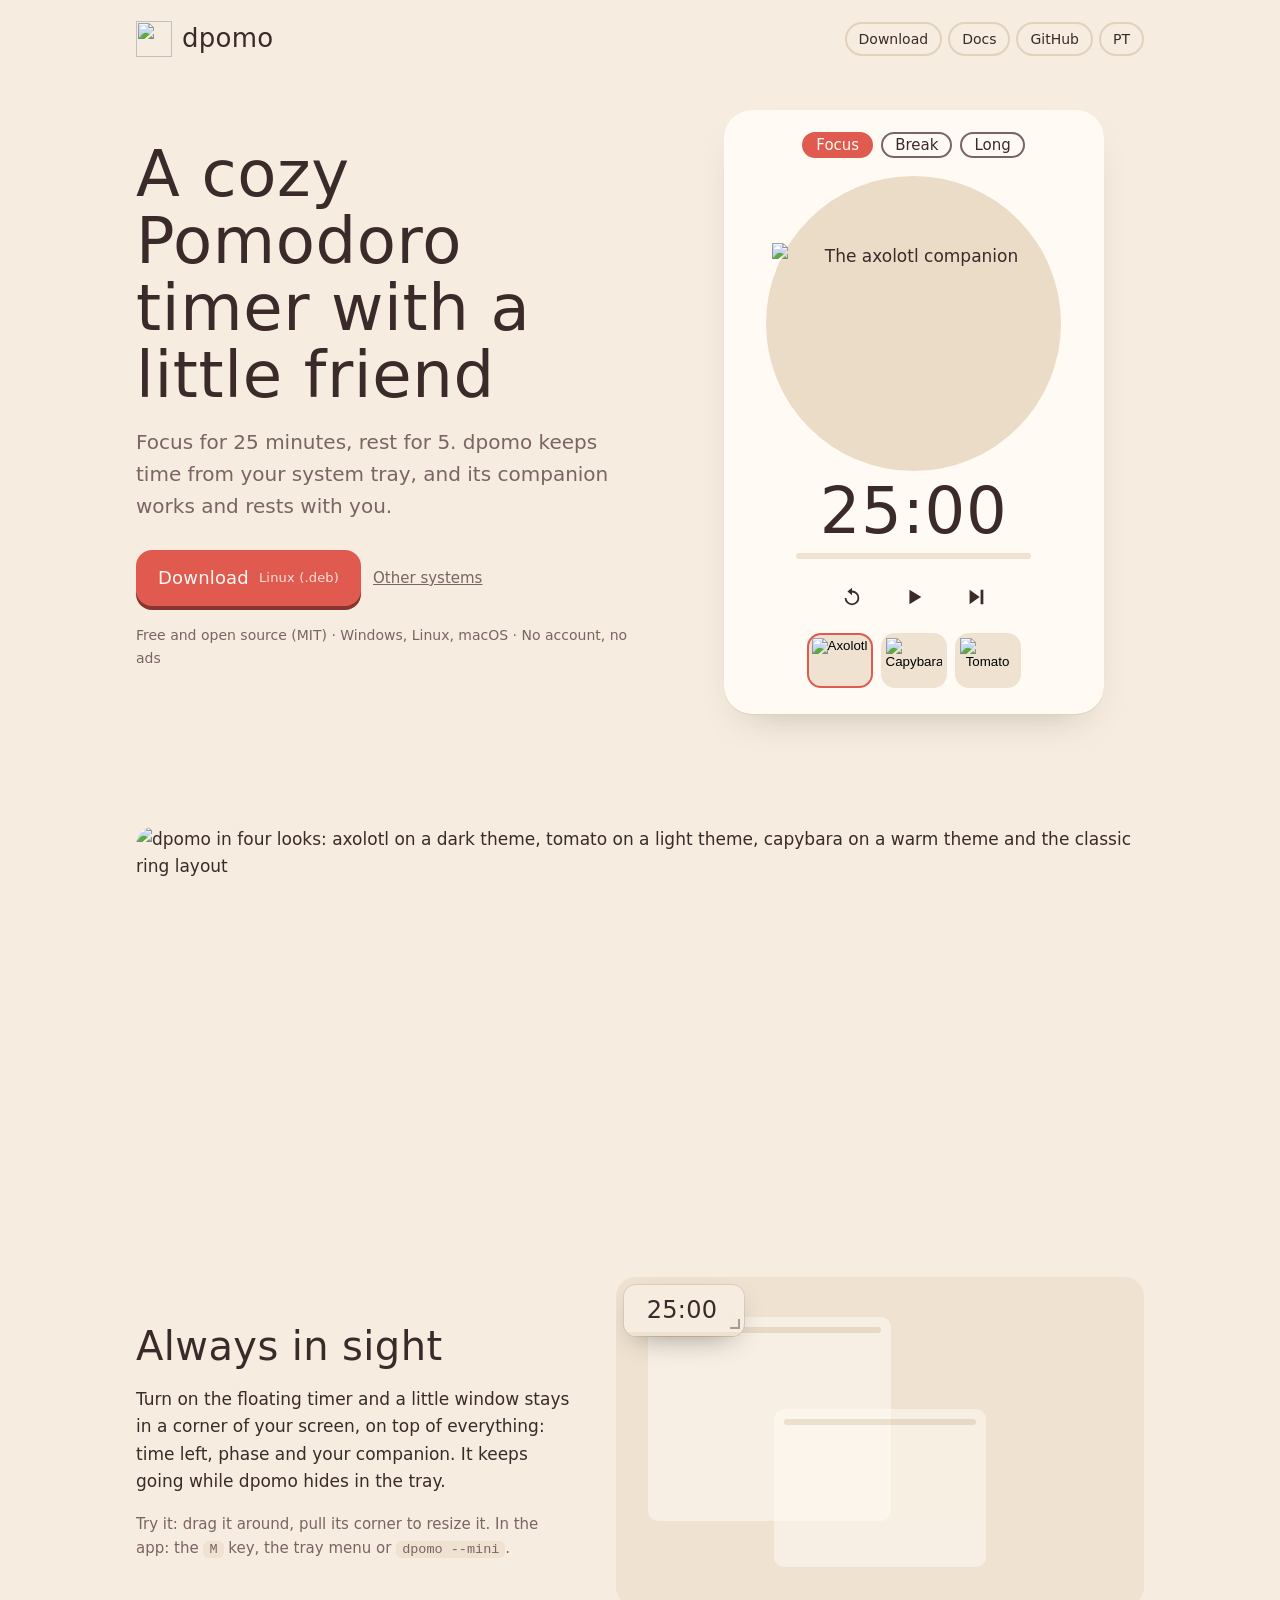
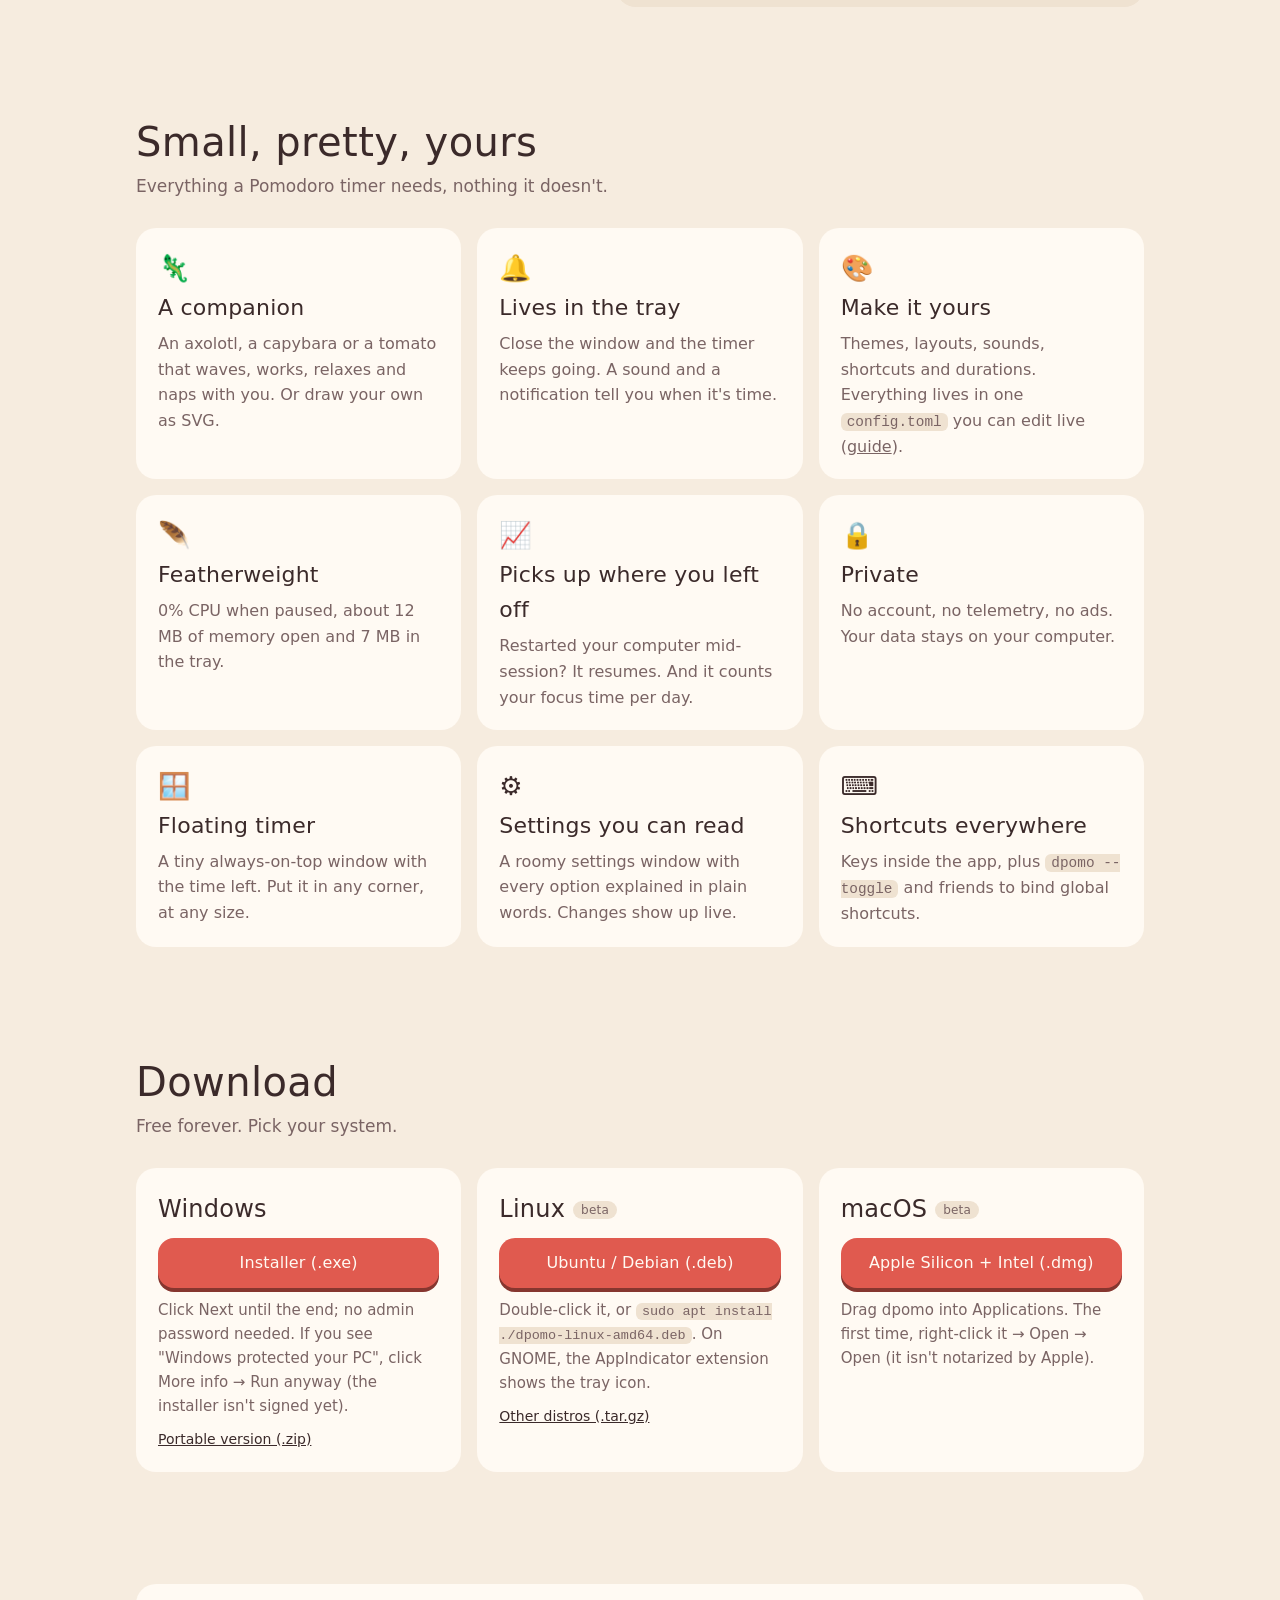
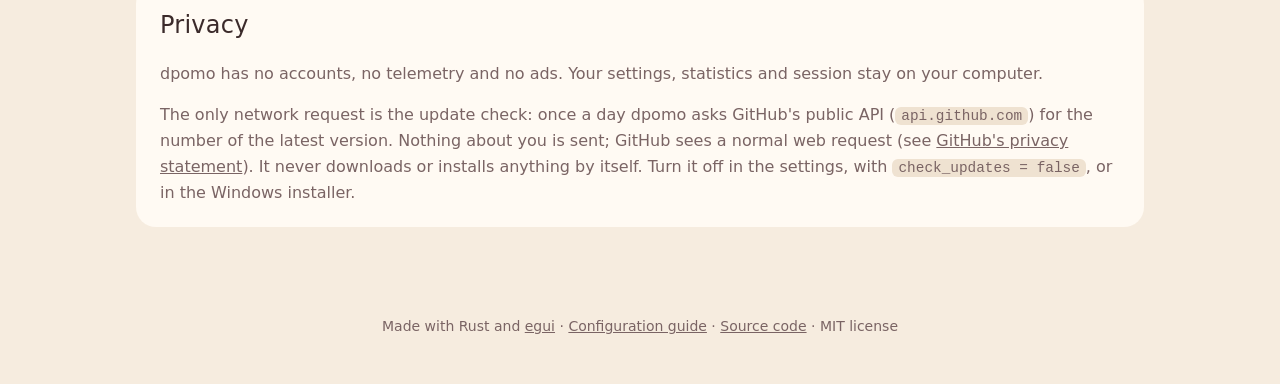
==== site/index.html @ d6342a8d "Website: Google Search Console verification file Co-Authored-By: Claude Opus 5.5 <noreply@anthropic." ====
<!doctype html>
<html lang="en">
<head>
<meta charset="utf-8">
<meta name="viewport" content="width=device-width, initial-scale=1">
<title>dpomo — a cozy Pomodoro timer</title>
<meta name="description" content="dpomo is a free, open source Pomodoro timer for Windows, Linux and macOS with a little companion who works and rests with you. Lightweight, customizable, lives in the system tray.">
<link rel="canonical" href="https://diegorezm.github.io/dpomo/">
<link rel="icon" href="icon.svg" type="image/svg+xml">
<link rel="apple-touch-icon" href="icon.png">
<meta name="theme-color" content="#f6ecdf" media="(prefers-color-scheme: light)">
<meta name="theme-color" content="#191724" media="(prefers-color-scheme: dark)">
<meta property="og:type" content="website">
<meta property="og:title" content="dpomo — a cozy Pomodoro timer">
<meta property="og:description" content="Free, open source Pomodoro timer with a little companion. Windows, Linux and macOS.">
<meta property="og:url" content="https://diegorezm.github.io/dpomo/">
<meta property="og:image" content="https://diegorezm.github.io/dpomo/screenshot.png">
<meta name="twitter:card" content="summary_large_image">
<link rel="stylesheet" href="style.css">
<script type="application/ld+json">
{
  "@context": "https://schema.org",
  "@type": "SoftwareApplication",
  "name": "dpomo",
  "applicationCategory": "ProductivityApplication",
  "operatingSystem": "Windows, Linux, macOS",
  "offers": { "@type": "Offer", "price": "0", "priceCurrency": "USD" },
  "license": "https://opensource.org/licenses/MIT",
  "url": "https://diegorezm.github.io/dpomo/",
  "downloadUrl": "https://github.com/diegorezm/dpomo/releases/latest",
  "image": "https://diegorezm.github.io/dpomo/screenshot.png"
}
</script>
<style>
/* hero */
.hero { display: grid; grid-template-columns: 1.1fr 1fr; gap: 40px; align-items: center; padding: 32px 0 56px; }
.hero h1 { font-size: clamp(40px, 6vw, 64px); line-height: 1.05; margin: 0 0 16px; }
.hero p.lead { font-size: 20px; color: var(--muted); margin: 0 0 28px; max-width: 30em; }
.cta { display: flex; flex-wrap: wrap; gap: 12px; align-items: center; }
.btn {
  display: inline-flex; align-items: center; gap: 10px; text-decoration: none;
  background: var(--accent); color: var(--on-accent); border-radius: 16px;
  padding: 14px 22px; font-size: 18px; box-shadow: 0 4px 0 color-mix(in srgb, var(--accent) 60%, #000);
  transition: transform .08s ease, box-shadow .08s ease;
}
.btn:active { transform: translateY(3px); box-shadow: 0 1px 0 color-mix(in srgb, var(--accent) 60%, #000); }
.btn small { font: 13px system-ui, sans-serif; opacity: .85; }
.link { color: var(--muted); font-size: 15px; }
.meta { margin-top: 18px; color: var(--muted); font-size: 14px; }

/* demo card, mirrors the app's cozy layout */
.demo {
  background: var(--surface); border-radius: 28px; padding: 22px 22px 26px;
  box-shadow: 0 1px 0 var(--line), 0 18px 40px -24px rgba(59, 42, 42, .35);
  text-align: center; max-width: 380px; width: 100%; justify-self: center;
  --phase: var(--focus);
}
.demo[data-phase="short"] { --phase: var(--short); }
.demo[data-phase="long"] { --phase: var(--long); }
.tabs { display: flex; justify-content: center; gap: 8px; }
.tab {
  font-family: "Lilita One", system-ui, sans-serif; font-size: 15px; cursor: pointer;
  border: 2px solid var(--muted); color: var(--text); background: transparent;
  border-radius: 999px; padding: 2px 12px;
}
.tab[aria-pressed="true"] { background: var(--phase); border-color: var(--phase); color: var(--surface); }
.stage {
  margin: 18px auto 6px; width: 88%; aspect-ratio: 1; border-radius: 50%; background: var(--stage);
  display: grid; place-items: center;
}
.stage img { width: 96%; aspect-ratio: 200 / 160; }
.time { font-size: 64px; line-height: 1; margin: 8px 0 10px; font-variant-numeric: tabular-nums; }
.bar { height: 6px; border-radius: 3px; background: var(--card); width: 70%; margin: 0 auto; overflow: hidden; }
.bar i { display: block; height: 100%; width: 0; background: var(--phase); border-radius: 3px; }
.controls { display: flex; justify-content: center; gap: 18px; margin-top: 16px; }
.icon-btn {
  width: 44px; height: 44px; border-radius: 50%; border: 0; background: transparent; color: var(--text);
  cursor: pointer; display: grid; place-items: center;
}
.icon-btn:hover { background: var(--card); }
.icon-btn svg { width: 22px; height: 22px; fill: currentColor; }
.friends { display: flex; justify-content: center; gap: 8px; margin-top: 14px; flex-wrap: wrap; }
.friend { padding: 3px; border-radius: 14px; border: 2px solid transparent; background: var(--card); cursor: pointer; }
.friend[aria-pressed="true"] { border-color: var(--phase); }
.friend img { width: 56px; height: 45px; display: block; }

/* floating timer: a pretend desktop with a draggable, resizable mini window */
.mini-wrap { display: grid; grid-template-columns: 1fr 1.2fr; gap: 40px; align-items: center; }
.desk {
  position: relative; aspect-ratio: 16 / 10; border-radius: 20px; overflow: hidden;
  background: var(--card); --phase: var(--focus); touch-action: none;
}
.desk[data-phase="short"] { --phase: var(--short); }
.desk[data-phase="long"] { --phase: var(--long); }
.desk .app { position: absolute; background: var(--surface); border-radius: 10px; opacity: .55; }
.desk .app::before { content: ""; position: absolute; left: 10px; right: 10px; top: 10px; height: 6px; border-radius: 3px; background: var(--line); }
.float {
  position: absolute; container-type: size; cursor: grab; user-select: none;
  background: var(--bg); border-radius: 12px; overflow: hidden;
  box-shadow: 0 10px 30px -12px rgba(0, 0, 0, .45), 0 0 0 1px var(--line);
  display: flex; align-items: center; gap: 8px; padding: 0 12px 0 8px;
}
.float:active { cursor: grabbing; }
.float img { height: 82cqh; width: auto; aspect-ratio: 200 / 160; flex: none; pointer-events: none; }
.float .t { flex: 1; min-width: 0; text-align: center; line-height: 1; }
.float-time { font-size: min(48cqh, 22cqw); font-variant-numeric: tabular-nums; }
.float-phase { font-size: min(20cqh, 9cqw); color: var(--phase); margin-top: 4cqh; }
.float .bar2 { position: absolute; left: 0; right: 0; bottom: 0; height: 4px; background: var(--card); }
.float .bar2 b { display: block; height: 100%; width: 0; background: var(--phase); }
.grip { position: absolute; right: 0; bottom: 0; width: 18px; height: 18px; cursor: nwse-resize; }
.grip::after { content: ""; position: absolute; right: 4px; bottom: 7px; width: 8px; height: 8px; border-right: 2px solid var(--muted); border-bottom: 2px solid var(--muted); opacity: .6; }
@container (max-aspect-ratio: 2 / 1) { .float img { display: none; } }
@container (max-height: 60px) { .float-phase { display: none; } .float-time { font-size: min(66cqh, 24cqw); } }
.hint-line { color: var(--muted); font-size: 15px; margin: 0; }

/* sections */
section { padding: 56px 0; }
section h2 { font-size: clamp(30px, 4vw, 40px); line-height: 1.15; margin: 0 0 8px; }
section > .wrap > p.sub { color: var(--muted); margin: 0 0 28px; max-width: 40em; }
.shot { width: 100%; height: auto; border-radius: 20px; display: block; }
.grid { display: grid; grid-template-columns: repeat(3, 1fr); gap: 16px; }
.feature { background: var(--surface); border-radius: 20px; padding: 20px 22px; }
.feature h3 { font-size: 22px; margin: 0 0 6px; }
.feature p { margin: 0; color: var(--muted); font-size: 16px; }
.feature .emoji { font-size: 26px; }

.downloads { display: grid; grid-template-columns: repeat(3, 1fr); gap: 16px; }
.os { background: var(--surface); border-radius: 20px; padding: 22px; display: flex; flex-direction: column; gap: 10px; }
.os h3 { font-size: 24px; margin: 0; }
.os .btn { justify-content: center; font-size: 16px; padding: 12px 16px; }
.os p { margin: 0; color: var(--muted); font-size: 15px; }
.os .more { font-size: 14px; }
.badge { font: 12px system-ui, sans-serif; background: var(--card); color: var(--muted); border-radius: 999px; padding: 2px 8px; vertical-align: middle; }

@media (max-width: 860px) {
  .hero { grid-template-columns: 1fr; padding-top: 8px; }
  .grid, .downloads, .mini-wrap { grid-template-columns: 1fr; }
  section { padding: 32px 0; }
}
@media (max-width: 420px) {
  .time { font-size: 52px; }
}
@media (prefers-reduced-motion: reduce) { .btn { transition: none; } }
</style>
</head>
<body>
<div class="wrap">
  <header class="top">
    <a class="brand display" href="./"><img src="icon.svg" alt="" width="36" height="36">dpomo</a>
    <nav>
      <a class="chip hide-sm" href="#download" data-i18n="nav_download">Download</a>
      <a class="chip" href="docs.html" data-i18n="nav_docs">Docs</a>
      <a class="chip hide-sm" href="https://github.com/diegorezm/dpomo">GitHub</a>
      <button class="chip" id="lang" type="button" aria-label="Português / English">PT</button>
    </nav>
  </header>

  <main>
    <div class="hero">
      <div>
        <h1 class="display" data-i18n="h1">A cozy Pomodoro timer with a little friend</h1>
        <p class="lead" data-i18n="lead">Focus for 25 minutes, rest for 5. dpomo keeps time from your system tray, and its companion works and rests with you.</p>
        <div class="cta">
          <a class="btn display" id="main-download" href="https://github.com/diegorezm/dpomo/releases/latest">
            <span data-i18n="download">Download</span><small id="main-os"></small>
          </a>
          <a class="link" href="#download" data-i18n="other_systems">Other systems</a>
        </div>
        <p class="meta" data-i18n="meta">Free and open source (MIT) · Windows, Linux, macOS · No account, no ads</p>
      </div>

      <div class="demo" id="demo" data-phase="focus">
        <div class="tabs" role="group" aria-label="Phase">
          <button class="tab" type="button" data-phase="focus" aria-pressed="true" data-i18n="focus">Focus</button>
          <button class="tab" type="button" data-phase="short" aria-pressed="false" data-i18n="break">Break</button>
          <button class="tab" type="button" data-phase="long" aria-pressed="false" data-i18n="long">Long</button>
        </div>
        <div class="stage"><img id="pose" src="characters/axolotl/idle.svg" alt="The axolotl companion" width="200" height="160"></div>
        <div class="time display" id="time" aria-live="off">25:00</div>
        <div class="bar"><i id="progress"></i></div>
        <div class="controls">
          <button class="icon-btn" id="reset" type="button" aria-label="Restart">
            <svg viewBox="0 0 24 24"><path d="M12 5V2L7 6l5 4V7a6 6 0 1 1-6 6H4a8 8 0 1 0 8-8z"/></svg>
          </button>
          <button class="icon-btn" id="play" type="button" aria-label="Start / pause">
            <svg viewBox="0 0 24 24"><path id="play-icon" d="M7 4v16l13-8z"/></svg>
          </button>
          <button class="icon-btn" id="skip" type="button" aria-label="Skip">
            <svg viewBox="0 0 24 24"><path d="M5 4v16l11-8zM17 4h3v16h-3z"/></svg>
          </button>
        </div>
        <div class="friends" role="group" aria-label="Character">
          <button class="friend" type="button" data-char="axolotl" aria-pressed="true" title="Axolotl"><img src="characters/axolotl/idle.svg" alt="Axolotl" width="56" height="45"></button>
          <button class="friend" type="button" data-char="capybara" aria-pressed="false" title="Capybara"><img src="characters/capybara/idle.svg" alt="Capybara" width="56" height="45"></button>
          <button class="friend" type="button" data-char="tomato" aria-pressed="false" title="Tomato"><img src="characters/tomato/idle.svg" alt="Tomato" width="56" height="45"></button>
        </div>
      </div>
    </div>
  </main>
</div>

<section>
  <div class="wrap">
    <img class="shot" src="screenshot.png" width="1488" height="500" loading="lazy"
         alt="dpomo in four looks: axolotl on a dark theme, tomato on a light theme, capybara on a warm theme and the classic ring layout">
  </div>
</section>

<section id="floating">
  <div class="wrap mini-wrap">
    <div>
      <h2 class="display" data-i18n="mini_h">Always in sight</h2>
      <p class="sub" data-i18n="mini_sub">Turn on the floating timer and a little window stays in a corner of your screen, on top of everything: time left, phase and your companion. It keeps going while dpomo hides in the tray.</p>
      <p class="hint-line" data-i18n-html="mini_how">Try it: drag it around, pull its corner to resize it. In the app: the <code>M</code> key, the tray menu or <code>dpomo --mini</code>.</p>
    </div>
    <div class="desk" id="desk" aria-hidden="true">
      <div class="app" style="left:6%;top:12%;width:46%;height:62%"></div>
      <div class="app" style="left:30%;top:40%;width:40%;height:48%"></div>
      <div class="float" id="float">
        <img id="float-pose" src="characters/axolotl/idle.svg" alt="" width="200" height="160">
        <div class="t"><div class="float-time display" id="float-time">25:00</div><div class="float-phase display" id="float-phase">Focus</div></div>
        <i class="bar2"><b id="float-progress"></b></i>
        <span class="grip" id="grip"></span>
      </div>
    </div>
  </div>
</section>

<section>
  <div class="wrap">
    <h2 class="display" data-i18n="features_h">Small, pretty, yours</h2>
    <p class="sub" data-i18n="features_sub">Everything a Pomodoro timer needs, nothing it doesn't.</p>
    <div class="grid">
      <div class="feature"><div class="emoji">🦎</div><h3 class="display" data-i18n="f1_h">A companion</h3><p data-i18n="f1">An axolotl, a capybara or a tomato that waves, works, relaxes and naps with you. Or draw your own as SVG.</p></div>
      <div class="feature"><div class="emoji">🔔</div><h3 class="display" data-i18n="f2_h">Lives in the tray</h3><p data-i18n="f2">Close the window and the timer keeps going. A sound and a notification tell you when it's time.</p></div>
      <div class="feature"><div class="emoji">🎨</div><h3 class="display" data-i18n="f3_h">Make it yours</h3><p data-i18n-html="f3">Themes, layouts, sounds, shortcuts and durations. Everything lives in one <code>config.toml</code> you can edit live (<a href="docs.html">guide</a>).</p></div>
      <div class="feature"><div class="emoji">🪶</div><h3 class="display" data-i18n="f4_h">Featherweight</h3><p data-i18n="f4">0% CPU when paused, about 12 MB of memory open and 7 MB in the tray.</p></div>
      <div class="feature"><div class="emoji">📈</div><h3 class="display" data-i18n="f5_h">Picks up where you left off</h3><p data-i18n="f5">Restarted your computer mid-session? It resumes. And it counts your focus time per day.</p></div>
      <div class="feature"><div class="emoji">🔒</div><h3 class="display" data-i18n="f6_h">Private</h3><p data-i18n="f6">No account, no telemetry, no ads. Your data stays on your computer.</p></div>
      <div class="feature"><div class="emoji">🪟</div><h3 class="display" data-i18n="f7_h">Floating timer</h3><p data-i18n="f7">A tiny always-on-top window with the time left. Put it in any corner, at any size.</p></div>
      <div class="feature"><div class="emoji">⚙️</div><h3 class="display" data-i18n="f8_h">Settings you can read</h3><p data-i18n="f8">A roomy settings window with every option explained in plain words. Changes show up live.</p></div>
      <div class="feature"><div class="emoji">⌨️</div><h3 class="display" data-i18n="f9_h">Shortcuts everywhere</h3><p data-i18n-html="f9">Keys inside the app, plus <code>dpomo --toggle</code> and friends to bind global shortcuts.</p></div>
    </div>
  </div>
</section>

<section id="download">
  <div class="wrap">
    <h2 class="display" data-i18n="dl_h">Download</h2>
    <p class="sub" data-i18n="dl_sub">Free forever. Pick your system.</p>
    <div class="downloads">
      <div class="os">
        <h3 class="display">Windows</h3>
        <a class="btn display" href="https://github.com/diegorezm/dpomo/releases/latest/download/dpomo-setup.exe" data-i18n="dl_win">Installer (.exe)</a>
        <p data-i18n="win_note">Click Next until the end; no admin password needed. If you see "Windows protected your PC", click More info → Run anyway (the installer isn't signed yet).</p>
        <a class="more" href="https://github.com/diegorezm/dpomo/releases/latest/download/dpomo-windows-portable.zip" data-i18n="win_portable">Portable version (.zip)</a>
      </div>
      <div class="os">
        <h3 class="display">Linux <span class="badge">beta</span></h3>
        <a class="btn display" href="https://github.com/diegorezm/dpomo/releases/latest/download/dpomo-linux-amd64.deb" data-i18n="dl_deb">Ubuntu / Debian (.deb)</a>
        <p data-i18n-html="linux_note">Double-click it, or <code>sudo apt install ./dpomo-linux-amd64.deb</code>. On GNOME, the AppIndicator extension shows the tray icon.</p>
        <a class="more" href="https://github.com/diegorezm/dpomo/releases/latest/download/dpomo-linux-x86_64.tar.gz" data-i18n="linux_tar">Other distros (.tar.gz)</a>
      </div>
      <div class="os">
        <h3 class="display">macOS <span class="badge">beta</span></h3>
        <a class="btn display" href="https://github.com/diegorezm/dpomo/releases/latest/download/dpomo-macos.dmg" data-i18n="dl_mac">Apple Silicon + Intel (.dmg)</a>
        <p data-i18n="mac_note">Drag dpomo into Applications. The first time, right-click it → Open → Open (it isn't notarized by Apple).</p>
      </div>
    </div>
  </div>
</section>

<section id="privacy">
  <div class="wrap">
    <div class="policy">
      <h3 class="display" data-i18n="privacy_h">Privacy</h3>
      <p data-i18n="privacy_1">dpomo has no accounts, no telemetry and no ads. Your settings, statistics and session stay on your computer.</p>
      <p data-i18n-html="privacy_2">The only network request is the update check: once a day dpomo asks GitHub's public API (<code>api.github.com</code>) for the number of the latest version. Nothing about you is sent; GitHub sees a normal web request (see <a href="https://docs.github.com/site-policy/privacy-policies/github-general-privacy-statement">GitHub's privacy statement</a>). It never downloads or installs anything by itself. Turn it off in the settings, with <code>check_updates = false</code>, or in the Windows installer.</p>
    </div>
  </div>
</section>

<footer>
  <div class="wrap">
    <span data-i18n-html="footer">Made with Rust and <a href="https://github.com/emilk/egui">egui</a> · <a href="docs.html">Configuration guide</a> · <a href="https://github.com/diegorezm/dpomo">Source code</a> · MIT license</span>
  </div>
</footer>

<script>
(() => {
  // ---- translations (English is in the HTML; this is the Portuguese) ----
  const PT = {
    nav_download: "Baixar",
    h1: "Um Pomodoro aconchegante com um amiguinho",
    lead: "Foque por 25 minutos, descanse 5. O dpomo marca o tempo na bandeja do sistema, e o seu companheiro trabalha e descansa junto com você.",
    download: "Baixar",
    other_systems: "Outros sistemas",
    meta: "Grátis e de código aberto (MIT) · Windows, Linux, macOS · Sem conta, sem anúncios",
    focus: "Foco", break: "Pausa", long: "Longa",
    features_h: "Pequeno, bonito, do seu jeito",
    features_sub: "Tudo que um Pomodoro precisa, nada que ele não precisa.",
    f1_h: "Um companheiro", f1: "Um axolote, uma capivara ou um tomate que acena, trabalha, relaxa e cochila com você. Ou desenhe o seu em SVG.",
    f2_h: "Fica na bandeja", f2: "Feche a janela e o timer continua. Um som e uma notificação avisam quando é a hora.",
    f3_h: "Do seu jeito", f3: "Temas, layouts, sons, atalhos e tempos. Tudo num único <code>config.toml</code> que você edita com o app aberto (<a href=\"docs.html\">guia</a>).",
    f4_h: "Levinho", f4: "0% de CPU pausado, uns 12 MB de memória aberto e 7 MB na bandeja.",
    f5_h: "Continua de onde parou", f5: "Reiniciou o computador no meio da sessão? Ele retoma. E conta seu tempo de foco por dia.",
    f6_h: "Privado", f6: "Sem conta, sem telemetria, sem anúncios. Seus dados ficam no seu computador.",
    f7_h: "Timer flutuante", f7: "Uma janelinha sempre por cima com o tempo que falta. No canto que quiser, do tamanho que quiser.",
    f8_h: "Ajustes fáceis de ler", f8: "Uma janela de ajustes espaçosa, com cada opção explicada em palavras simples. As mudanças aparecem na hora.",
    f9_h: "Atalhos em todo lugar", f9: "Teclas dentro do app, e <code>dpomo --toggle</code> e companhia para criar atalhos globais.",
    mini_h: "Sempre à vista",
    mini_sub: "Ligue o timer flutuante e uma janelinha fica num canto da tela, por cima de tudo: tempo que falta, fase e o seu companheiro. Ele continua com o dpomo escondido na bandeja.",
    mini_how: "Experimente: arraste, puxe o canto para mudar o tamanho. No app: a tecla <code>M</code>, o menu da bandeja ou <code>dpomo --mini</code>.",
    dl_h: "Baixar", dl_sub: "Grátis para sempre. Escolha seu sistema.",
    dl_win: "Instalador (.exe)",
    win_note: "Clique em Avançar até o fim; não pede senha de administrador. Se aparecer \"O Windows protegeu o computador\", clique em Mais informações → Executar assim mesmo (o instalador ainda não é assinado).",
    win_portable: "Versão portátil (.zip)",
    dl_deb: "Ubuntu / Debian (.deb)",
    linux_note: "Dois cliques no arquivo, ou <code>sudo apt install ./dpomo-linux-amd64.deb</code>. No GNOME, a extensão AppIndicator mostra o ícone na bandeja.",
    linux_tar: "Outras distros (.tar.gz)",
    dl_mac: "Apple Silicon + Intel (.dmg)",
    mac_note: "Arraste o dpomo para Aplicativos. Na primeira vez, clique com o botão direito → Abrir → Abrir (ele não é notarizado pela Apple).",
    privacy_h: "Privacidade",
    privacy_1: "O dpomo não tem conta, telemetria nem anúncios. Seus ajustes, estatísticas e sessão ficam no seu computador.",
    privacy_2: "A única conexão de rede é a verificação de atualização: uma vez por dia o dpomo pergunta à API pública do GitHub (<code>api.github.com</code>) qual é o número da versão mais nova. Nada sobre você é enviado; o GitHub vê uma requisição web comum (veja a <a href=\"https://docs.github.com/site-policy/privacy-policies/github-general-privacy-statement\">declaração de privacidade do GitHub</a>). Ele nunca baixa nem instala nada sozinho. Para desligar: nos ajustes, com <code>check_updates = false</code> ou no instalador do Windows.",
    footer: "Feito com Rust e <a href=\"https://github.com/emilk/egui\">egui</a> · <a href=\"docs.html\">Guia de configuração</a> · <a href=\"https://github.com/diegorezm/dpomo\">Código-fonte</a> · Licença MIT",
  };
  const OS_NAMES = { windows: "Windows", mac: "macOS", linux: "Linux (.deb)" };
  const EN = {};
  document.querySelectorAll("[data-i18n]").forEach(el => EN[el.dataset.i18n] = el.textContent);
  document.querySelectorAll("[data-i18n-html]").forEach(el => EN[el.dataset.i18nHtml] = el.innerHTML);

  let lang = "en";
  try { lang = localStorage.getItem("dpomo-lang") || ""; } catch {}
  if (!lang) lang = (navigator.language || "").toLowerCase().startsWith("pt") ? "pt" : "en";

  function applyLang() {
    const t = lang === "pt" ? PT : EN;
    document.documentElement.lang = lang === "pt" ? "pt-BR" : "en";
    document.querySelectorAll("[data-i18n]").forEach(el => { const v = t[el.dataset.i18n]; if (v) el.textContent = v; });
    document.querySelectorAll("[data-i18n-html]").forEach(el => { const v = t[el.dataset.i18nHtml]; if (v) el.innerHTML = v; });
    document.getElementById("lang").textContent = lang === "pt" ? "EN" : "PT";
  }
  document.getElementById("lang").addEventListener("click", () => {
    lang = lang === "pt" ? "en" : "pt";
    try { localStorage.setItem("dpomo-lang", lang); } catch {}
    applyLang();
  });
  applyLang();

  // ---- main download button follows the visitor's OS ----
  const ua = (navigator.userAgentData && navigator.userAgentData.platform) || navigator.platform || navigator.userAgent;
  const os = /win/i.test(ua) ? "windows" : /mac/i.test(ua) && !/iphone|ipad/i.test(navigator.userAgent) ? "mac"
           : /linux/i.test(ua) && !/android/i.test(navigator.userAgent) ? "linux" : null;
  const FILES = { windows: "dpomo-setup.exe", mac: "dpomo-macos.dmg", linux: "dpomo-linux-amd64.deb" };
  if (os) {
    document.getElementById("main-download").href = "https://github.com/diegorezm/dpomo/releases/latest/download/" + FILES[os];
    document.getElementById("main-os").textContent = OS_NAMES[os];
  }

  // ---- the little demo: same phases and poses as the app ----
  const demo = document.getElementById("demo");
  const pose = document.getElementById("pose");
  const time = document.getElementById("time");
  const bar = document.getElementById("progress");
  const playIcon = document.getElementById("play-icon");
  const MINUTES = { focus: 25, short: 5, long: 15 };
  const POSE = { focus: "focus", short: "short_break", long: "long_break" };
  const PHASE_NAME = {
    en: { focus: "Focus", short: "Short break", long: "Long break" },
    pt: { focus: "Foco", short: "Pausa curta", long: "Pausa longa" },
  };
  const desk = document.getElementById("desk");
  const float = document.getElementById("float");
  let phase = "focus", character = "axolotl", left = 25 * 60, timer = null;

  function render() {
    const running = timer !== null;
    const p = phase === "focus" && !running ? "idle" : POSE[phase];
    const src = `characters/${character}/${p}.svg`;
    const clock = `${String(Math.floor(left / 60)).padStart(2, "0")}:${String(left % 60).padStart(2, "0")}`;
    const done = `${(1 - left / (MINUTES[phase] * 60)) * 100}%`;
    pose.src = src;
    time.textContent = clock;
    bar.style.width = done;
    document.getElementById("float-pose").src = src;
    document.getElementById("float-time").textContent = clock;
    document.getElementById("float-phase").textContent = PHASE_NAME[lang === "pt" ? "pt" : "en"][phase];
    document.getElementById("float-progress").style.width = done;
    desk.dataset.phase = phase;
    playIcon.setAttribute("d", running ? "M6 4h4v16H6zM14 4h4v16h-4z" : "M7 4v16l13-8z");
    demo.dataset.phase = phase;
    document.querySelectorAll(".tab").forEach(b => b.setAttribute("aria-pressed", b.dataset.phase === phase));
    document.querySelectorAll(".friend").forEach(b => b.setAttribute("aria-pressed", b.dataset.char === character));
  }
  function stop() { clearInterval(timer); timer = null; }
  function setPhase(p) { stop(); phase = p; left = MINUTES[p] * 60; render(); }
  document.querySelectorAll(".tab").forEach(b => b.addEventListener("click", () => setPhase(b.dataset.phase)));
  document.querySelectorAll(".friend").forEach(b => b.addEventListener("click", () => { character = b.dataset.char; render(); }));
  document.getElementById("reset").addEventListener("click", () => setPhase(phase));
  document.getElementById("skip").addEventListener("click", () => setPhase(phase === "focus" ? "short" : "focus"));
  document.getElementById("play").addEventListener("click", () => {
    if (timer) { stop(); } else {
      timer = setInterval(() => {
        left -= 1;
        if (left <= 0) { setPhase(phase === "focus" ? "short" : "focus"); return; }
        render();
      }, 1000);
    }
    render();
  });
  document.getElementById("lang").addEventListener("click", render);
  render();

  // ---- floating timer: drag to move, drag the corner to resize (like the app) ----
  const MIN = [120, 44];
  let box = null;  // {x, y, w, h} in px inside the desk; null = not placed yet
  function place() {
    const d = desk.getBoundingClientRect();
    if (!box) {
      const w = Math.min(260, d.width * 0.62);
      box = { w, h: Math.max(MIN[1], Math.round(w * 0.37)), y: 14 };
      box.x = d.width - box.w - 14;
    }
    box.w = Math.min(Math.max(box.w, MIN[0]), d.width - 16);
    box.h = Math.min(Math.max(box.h, MIN[1]), d.height - 16);
    box.x = Math.min(Math.max(box.x, 8), d.width - box.w - 8);
    box.y = Math.min(Math.max(box.y, 8), d.height - box.h - 8);
    Object.assign(float.style, { left: box.x + "px", top: box.y + "px", width: box.w + "px", height: box.h + "px" });
  }
  function follow(e, apply) {
    e.preventDefault();
    const start = { px: e.clientX, py: e.clientY, ...box };
    const move = ev => { apply(start, ev.clientX - start.px, ev.clientY - start.py); place(); };
    const up = () => { removeEventListener("pointermove", move); removeEventListener("pointerup", up); };
    addEventListener("pointermove", move);
    addEventListener("pointerup", up);
  }
  float.addEventListener("pointerdown", e => {
    if (e.target.id === "grip") follow(e, (s, dx, dy) => { box.w = s.w + dx; box.h = s.h + dy; });
    else follow(e, (s, dx, dy) => { box.x = s.x + dx; box.y = s.y + dy; });
  });
  addEventListener("resize", place);
  place();
})();
</script>
</body>
</html>
---- site/style.css ----
/* Shared by index.html and docs.html: colors, type, top bar, cards, footer. */
@font-face {
  font-family: "Lilita One";
  src: url("LilitaOne-Regular.ttf") format("truetype");
  font-display: swap;
}
:root {
  --bg: #f6ecdf;
  --surface: #fffaf3;
  --card: #efe2d1;
  --stage: #ebdcc8;
  --text: #3b2a2a;
  --muted: #7a6464;
  --line: #e2d2bd;
  --accent: #e05a4f;
  --on-accent: #fffaf3;
  --focus: #e05a4f;
  --short: #3f9e8f;
  --long: #6f63c9;
  color-scheme: light;
}
@media (prefers-color-scheme: dark) {
  :root:not([data-theme="light"]) {
    --bg: #191724;
    --surface: #1f1d2e;
    --card: #26233a;
    --stage: #232136;
    --text: #e0def4;
    --muted: #908caa;
    --line: #2f2c45;
    --accent: #eb6f92;
    --on-accent: #191724;
    --focus: #eb6f92;
    --short: #9ccfd8;
    --long: #c4a7e7;
    color-scheme: dark;
  }
}
:root[data-theme="dark"] {
  --bg: #191724; --surface: #1f1d2e; --card: #26233a; --stage: #232136; --text: #e0def4;
  --muted: #908caa; --line: #2f2c45; --accent: #eb6f92; --on-accent: #191724;
  --focus: #eb6f92; --short: #9ccfd8; --long: #c4a7e7; color-scheme: dark;
}
* { box-sizing: border-box; }
html { -webkit-text-size-adjust: 100%; }
body {
  margin: 0;
  background: var(--bg);
  color: var(--text);
  font: 17px/1.6 system-ui, -apple-system, "Segoe UI", Roboto, Ubuntu, sans-serif;
}
a { color: inherit; }
.display { font-family: "Lilita One", system-ui, sans-serif; font-weight: 400; letter-spacing: .01em; }
.wrap { max-width: 1040px; margin: 0 auto; padding: 0 16px; }
code { background: var(--card); border-radius: 6px; padding: 1px 6px; font-size: .9em; overflow-wrap: anywhere; }

/* top bar */
.top { display: flex; align-items: center; justify-content: space-between; padding: 18px 0; gap: 12px; }
.brand { display: flex; align-items: center; gap: 10px; text-decoration: none; font-size: 26px; }
.brand img { width: 36px; height: 36px; }
.top nav { display: flex; gap: 6px; align-items: center; }
.chip {
  border: 2px solid var(--line); background: transparent; color: var(--text);
  border-radius: 999px; padding: 4px 12px; font: inherit; font-size: 14px; cursor: pointer;
  text-decoration: none; white-space: nowrap;
}
.chip:hover { border-color: var(--muted); }

/* cards */
.policy { background: var(--surface); border-radius: 20px; padding: 22px 24px; }
.policy + .policy { margin-top: 16px; }
.policy h3 { font-size: 24px; margin: 0 0 8px; }
.policy p, .policy li { color: var(--muted); font-size: 16px; }
.policy p:last-child { margin-bottom: 0; }

footer { padding: 32px 0 48px; color: var(--muted); font-size: 14px; text-align: center; }

@media (max-width: 420px) {
  .top nav .hide-sm { display: none; }
}
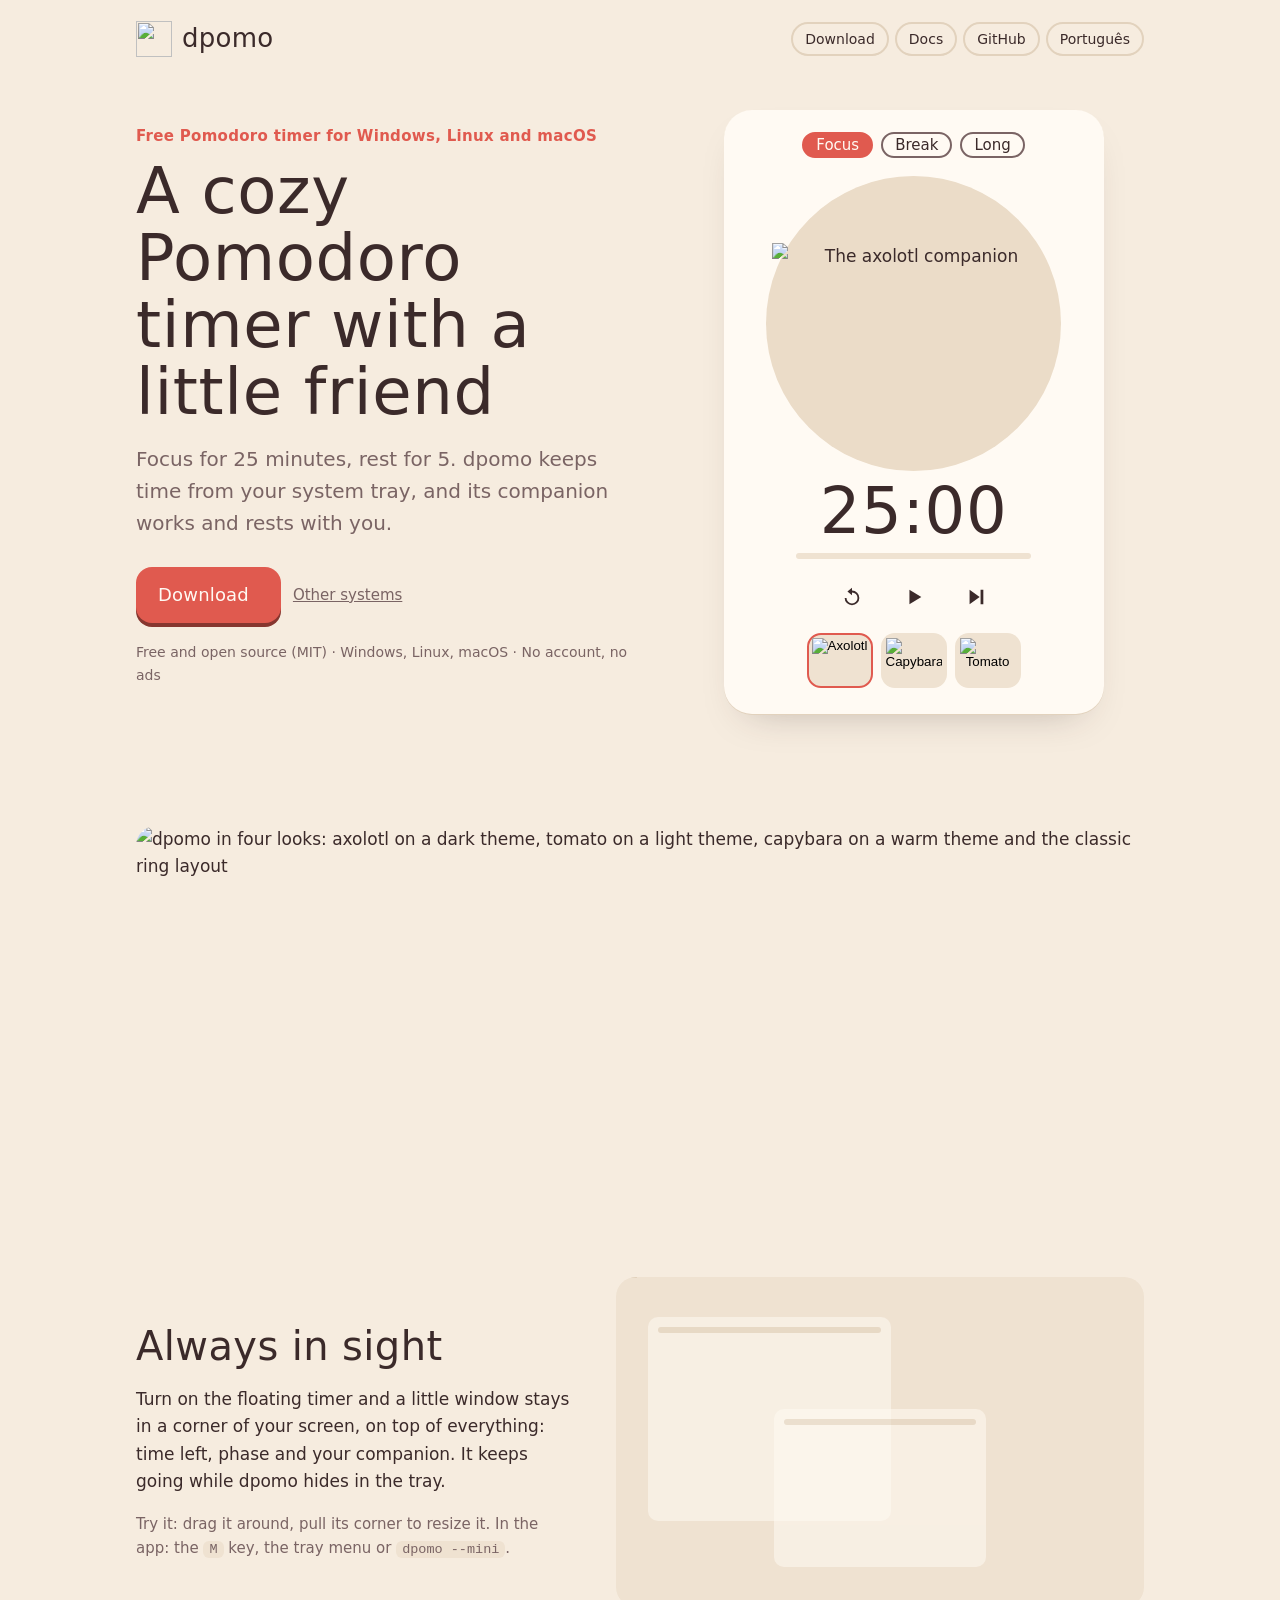
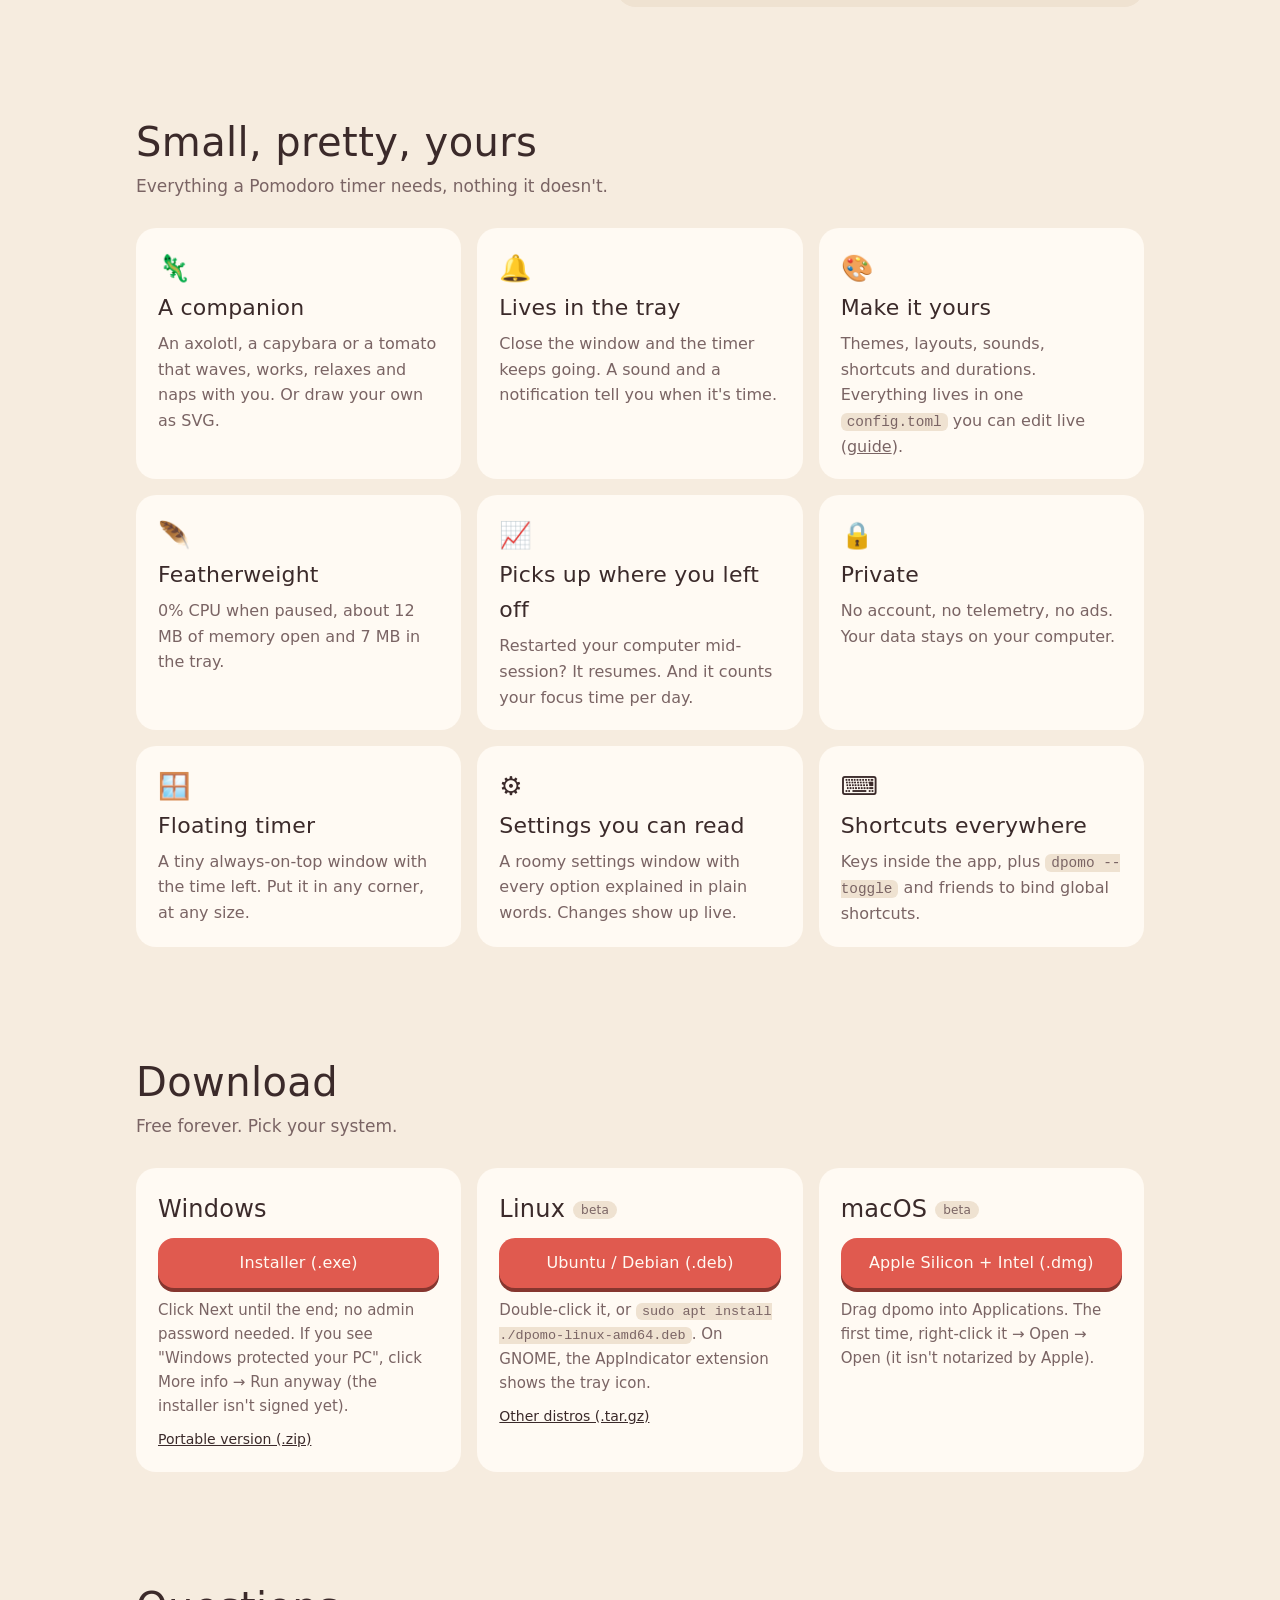
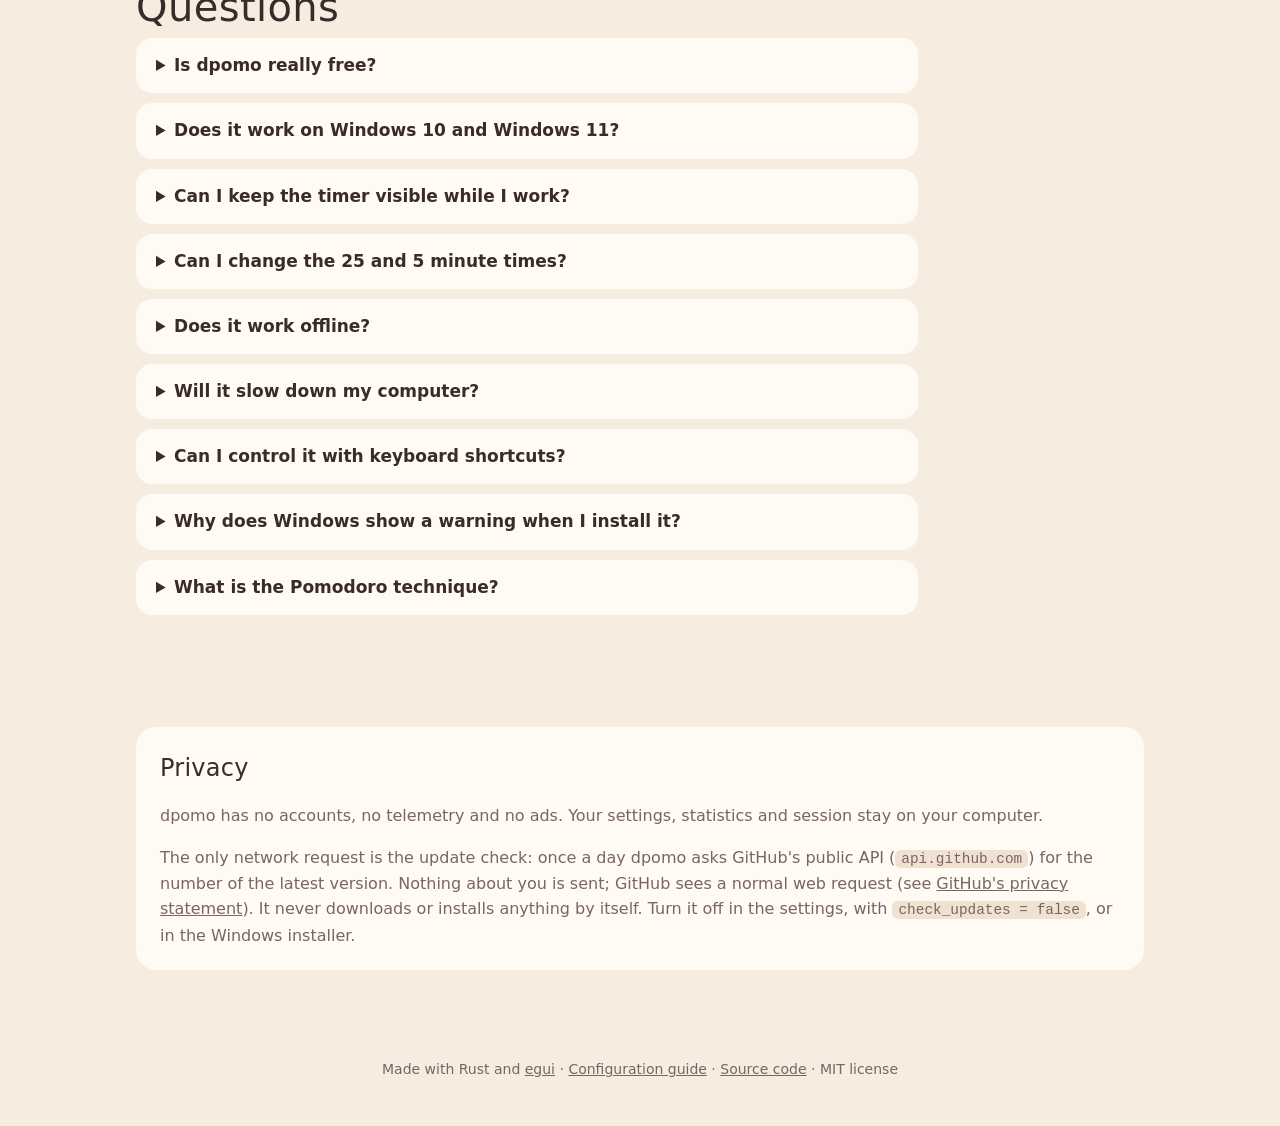
==== commit d0435873: "Website SEO: Portuguese pages, FAQ, structured data, llms.txt - Search phrases in titles, descriptio" ====
--- a/site/index.html
+++ b/site/index.html
@@ -3,32 +3,56 @@
 <head>
 <meta charset="utf-8">
 <meta name="viewport" content="width=device-width, initial-scale=1">
-<title>dpomo — a cozy Pomodoro timer</title>
-<meta name="description" content="dpomo is a free, open source Pomodoro timer for Windows, Linux and macOS with a little companion who works and rests with you. Lightweight, customizable, lives in the system tray.">
+<title data-i18n="meta_title">dpomo — Free Pomodoro Timer for Windows, Linux &amp; macOS</title>
+<meta name="description" data-i18n-content="meta_desc" content="Free, open source Pomodoro timer app for Windows 10/11, Linux and macOS. A cute companion, a floating always-on-top timer, system tray, themes and shortcuts. No ads, no account, about 12 MB of RAM.">
 <link rel="canonical" href="https://diegorezm.github.io/dpomo/">
+<link rel="alternate" hreflang="en" href="https://diegorezm.github.io/dpomo/">
+<link rel="alternate" hreflang="pt-BR" href="https://diegorezm.github.io/dpomo/pt/">
+<link rel="alternate" hreflang="x-default" href="https://diegorezm.github.io/dpomo/">
 <link rel="icon" href="icon.svg" type="image/svg+xml">
 <link rel="apple-touch-icon" href="icon.png">
 <meta name="theme-color" content="#f6ecdf" media="(prefers-color-scheme: light)">
 <meta name="theme-color" content="#191724" media="(prefers-color-scheme: dark)">
 <meta property="og:type" content="website">
-<meta property="og:title" content="dpomo — a cozy Pomodoro timer">
-<meta property="og:description" content="Free, open source Pomodoro timer with a little companion. Windows, Linux and macOS.">
+<meta property="og:site_name" content="dpomo">
+<meta property="og:locale" content="en_US">
+<meta property="og:title" data-i18n-content="meta_title" content="dpomo — Free Pomodoro Timer for Windows, Linux &amp; macOS">
+<meta property="og:description" data-i18n-content="og_desc" content="A free, open source Pomodoro timer with a little companion who works and rests with you. Windows, Linux and macOS.">
 <meta property="og:url" content="https://diegorezm.github.io/dpomo/">
 <meta property="og:image" content="https://diegorezm.github.io/dpomo/screenshot.png">
 <meta name="twitter:card" content="summary_large_image">
+<meta name="google-site-verification" content="-jEVeeb4ylGw1n89Eugjg-SvmykztarjfJjTVaYQM-k">
 <link rel="stylesheet" href="style.css">
 <script type="application/ld+json">
 {
   "@context": "https://schema.org",
   "@type": "SoftwareApplication",
   "name": "dpomo",
+  "description": "Free, open source Pomodoro timer for Windows, Linux and macOS with a cute companion, a floating always-on-top timer, system tray, themes and keyboard shortcuts. No ads, no account, works offline.",
   "applicationCategory": "ProductivityApplication",
-  "operatingSystem": "Windows, Linux, macOS",
+  "applicationSubCategory": "Pomodoro timer",
+  "operatingSystem": "Windows 10, Windows 11, Linux, macOS",
+  "isAccessibleForFree": true,
   "offers": { "@type": "Offer", "price": "0", "priceCurrency": "USD" },
   "license": "https://opensource.org/licenses/MIT",
   "url": "https://diegorezm.github.io/dpomo/",
   "downloadUrl": "https://github.com/diegorezm/dpomo/releases/latest",
-  "image": "https://diegorezm.github.io/dpomo/screenshot.png"
+  "softwareHelp": "https://diegorezm.github.io/dpomo/docs.html",
+  "image": "https://diegorezm.github.io/dpomo/icon.png",
+  "screenshot": "https://diegorezm.github.io/dpomo/screenshot.png",
+  "featureList": [
+    "Pomodoro timer with focus, short break and long break",
+    "Floating always-on-top mini timer",
+    "Runs in the system tray with live progress",
+    "Animated companion characters (axolotl, capybara, tomato) or your own SVG",
+    "Themes, custom colors and layouts",
+    "Keyboard shortcuts and command line for global hotkeys",
+    "Sound and desktop notifications",
+    "Daily focus statistics and session resume",
+    "Uses about 12 MB of memory and 0% CPU while paused"
+  ],
+  "author": { "@type": "Person", "name": "diegorezm", "url": "https://github.com/diegorezm" },
+  "codeRepository": "https://github.com/diegorezm/dpomo"
 }
 </script>
 <style>
@@ -48,6 +72,8 @@
 .link { color: var(--muted); font-size: 15px; }
 .meta { margin-top: 18px; color: var(--muted); font-size: 14px; }
 
+.eyebrow { margin: 0 0 10px; color: var(--accent); font-weight: 600; font-size: 15px; letter-spacing: .02em; }
+
 /* demo card, mirrors the app's cozy layout */
 .demo {
   background: var(--surface); border-radius: 28px; padding: 22px 22px 26px;
@@ -113,6 +139,12 @@
 @container (max-height: 60px) { .float-phase { display: none; } .float-time { font-size: min(66cqh, 24cqw); } }
 .hint-line { color: var(--muted); font-size: 15px; margin: 0; }
 
+/* FAQ */
+.faqs { display: grid; gap: 10px; max-width: 46em; }
+.faq { background: var(--surface); border-radius: 16px; padding: 14px 20px; }
+.faq summary { cursor: pointer; font-weight: 600; }
+.faq p { margin: 8px 0 2px; color: var(--muted); font-size: 16px; }
+
 /* sections */
 section { padding: 56px 0; }
 section h2 { font-size: clamp(30px, 4vw, 40px); line-height: 1.15; margin: 0 0 8px; }
@@ -151,13 +183,14 @@
       <a class="chip hide-sm" href="#download" data-i18n="nav_download">Download</a>
       <a class="chip" href="docs.html" data-i18n="nav_docs">Docs</a>
       <a class="chip hide-sm" href="https://github.com/diegorezm/dpomo">GitHub</a>
-      <button class="chip" id="lang" type="button" aria-label="Português / English">PT</button>
+      <a class="chip" id="lang" href="pt/" hreflang="pt-BR" lang="pt-BR" data-i18n="lang_switch">Português</a>
     </nav>
   </header>
 
   <main>
     <div class="hero">
       <div>
+        <p class="eyebrow" data-i18n="eyebrow">Free Pomodoro timer for Windows, Linux and macOS</p>
         <h1 class="display" data-i18n="h1">A cozy Pomodoro timer with a little friend</h1>
         <p class="lead" data-i18n="lead">Focus for 25 minutes, rest for 5. dpomo keeps time from your system tray, and its companion works and rests with you.</p>
         <div class="cta">
@@ -270,6 +303,50 @@
   </div>
 </section>
 
+<section id="faq">
+  <div class="wrap">
+    <h2 class="display" data-i18n="faq_h">Questions</h2>
+    <div class="faqs">
+      <details class="faq">
+        <summary data-i18n="faq1_q">Is dpomo really free?</summary>
+        <p data-i18n-html="faq1_a">Yes. It's free and open source (MIT license): no ads, no account, no paid version, no trial.</p>
+      </details>
+      <details class="faq">
+        <summary data-i18n="faq2_q">Does it work on Windows 10 and Windows 11?</summary>
+        <p data-i18n-html="faq2_a">Yes. Use the installer (no admin password needed) or the portable .zip. There are also versions for Linux (.deb and .tar.gz) and macOS (Apple Silicon and Intel).</p>
+      </details>
+      <details class="faq">
+        <summary data-i18n="faq3_q">Can I keep the timer visible while I work?</summary>
+        <p data-i18n-html="faq3_a">Yes. Turn on the floating timer: a small window that stays on top of other apps, in any corner and at any size. dpomo can also hide in the system tray, where its icon shows the progress.</p>
+      </details>
+      <details class="faq">
+        <summary data-i18n="faq4_q">Can I change the 25 and 5 minute times?</summary>
+        <p data-i18n-html="faq4_a">Yes. Focus, short break, long break and the number of sessions before the long break are all adjustable (50/10, for example). Breaks and focus can also start by themselves.</p>
+      </details>
+      <details class="faq">
+        <summary data-i18n="faq5_q">Does it work offline?</summary>
+        <p data-i18n-html="faq5_a">Yes. dpomo doesn't need the internet. The only connection is an optional once-a-day check for new versions, which you can turn off.</p>
+      </details>
+      <details class="faq">
+        <summary data-i18n="faq6_q">Will it slow down my computer?</summary>
+        <p data-i18n-html="faq6_a">No. It uses 0% CPU while paused and about 12 MB of memory with the window open (7 MB in the tray).</p>
+      </details>
+      <details class="faq">
+        <summary data-i18n="faq7_q">Can I control it with keyboard shortcuts?</summary>
+        <p data-i18n-html="faq7_a">Yes. <code>Space</code> starts and pauses, <code>S</code> skips, <code>R</code> restarts and <code>M</code> shows the floating timer; every key can be changed. For shortcuts that work in any app, bind <code>dpomo --toggle</code> to a key in your system (<a href="docs.html#cli">how</a>).</p>
+      </details>
+      <details class="faq">
+        <summary data-i18n="faq8_q">Why does Windows show a warning when I install it?</summary>
+        <p data-i18n-html="faq8_a">The installer isn't digitally signed yet: certificates cost money and dpomo is a free hobby project. Click More info → Run anyway. The source code is public and every release is built from it by GitHub Actions.</p>
+      </details>
+      <details class="faq">
+        <summary data-i18n="faq9_q">What is the Pomodoro technique?</summary>
+        <p data-i18n-html="faq9_a">A way to work in short, focused bursts: 25 minutes of focus, a 5-minute break, and a longer break after 4 sessions. It makes it easier to start, to stay focused and to rest before you get tired.</p>
+      </details>
+    </div>
+  </div>
+</section>
+
 <section id="privacy">
   <div class="wrap">
     <div class="policy">
@@ -286,65 +363,13 @@
   </div>
 </footer>
 
+<script src="lang.js"></script>
 <script>
 (() => {
-  // ---- translations (English is in the HTML; this is the Portuguese) ----
-  const PT = {
-    nav_download: "Baixar",
-    h1: "Um Pomodoro aconchegante com um amiguinho",
-    lead: "Foque por 25 minutos, descanse 5. O dpomo marca o tempo na bandeja do sistema, e o seu companheiro trabalha e descansa junto com você.",
-    download: "Baixar",
-    other_systems: "Outros sistemas",
-    meta: "Grátis e de código aberto (MIT) · Windows, Linux, macOS · Sem conta, sem anúncios",
-    focus: "Foco", break: "Pausa", long: "Longa",
-    features_h: "Pequeno, bonito, do seu jeito",
-    features_sub: "Tudo que um Pomodoro precisa, nada que ele não precisa.",
-    f1_h: "Um companheiro", f1: "Um axolote, uma capivara ou um tomate que acena, trabalha, relaxa e cochila com você. Ou desenhe o seu em SVG.",
-    f2_h: "Fica na bandeja", f2: "Feche a janela e o timer continua. Um som e uma notificação avisam quando é a hora.",
-    f3_h: "Do seu jeito", f3: "Temas, layouts, sons, atalhos e tempos. Tudo num único <code>config.toml</code> que você edita com o app aberto (<a href=\"docs.html\">guia</a>).",
-    f4_h: "Levinho", f4: "0% de CPU pausado, uns 12 MB de memória aberto e 7 MB na bandeja.",
-    f5_h: "Continua de onde parou", f5: "Reiniciou o computador no meio da sessão? Ele retoma. E conta seu tempo de foco por dia.",
-    f6_h: "Privado", f6: "Sem conta, sem telemetria, sem anúncios. Seus dados ficam no seu computador.",
-    f7_h: "Timer flutuante", f7: "Uma janelinha sempre por cima com o tempo que falta. No canto que quiser, do tamanho que quiser.",
-    f8_h: "Ajustes fáceis de ler", f8: "Uma janela de ajustes espaçosa, com cada opção explicada em palavras simples. As mudanças aparecem na hora.",
-    f9_h: "Atalhos em todo lugar", f9: "Teclas dentro do app, e <code>dpomo --toggle</code> e companhia para criar atalhos globais.",
-    mini_h: "Sempre à vista",
-    mini_sub: "Ligue o timer flutuante e uma janelinha fica num canto da tela, por cima de tudo: tempo que falta, fase e o seu companheiro. Ele continua com o dpomo escondido na bandeja.",
-    mini_how: "Experimente: arraste, puxe o canto para mudar o tamanho. No app: a tecla <code>M</code>, o menu da bandeja ou <code>dpomo --mini</code>.",
-    dl_h: "Baixar", dl_sub: "Grátis para sempre. Escolha seu sistema.",
-    dl_win: "Instalador (.exe)",
-    win_note: "Clique em Avançar até o fim; não pede senha de administrador. Se aparecer \"O Windows protegeu o computador\", clique em Mais informações → Executar assim mesmo (o instalador ainda não é assinado).",
-    win_portable: "Versão portátil (.zip)",
-    dl_deb: "Ubuntu / Debian (.deb)",
-    linux_note: "Dois cliques no arquivo, ou <code>sudo apt install ./dpomo-linux-amd64.deb</code>. No GNOME, a extensão AppIndicator mostra o ícone na bandeja.",
-    linux_tar: "Outras distros (.tar.gz)",
-    dl_mac: "Apple Silicon + Intel (.dmg)",
-    mac_note: "Arraste o dpomo para Aplicativos. Na primeira vez, clique com o botão direito → Abrir → Abrir (ele não é notarizado pela Apple).",
-    privacy_h: "Privacidade",
-    privacy_1: "O dpomo não tem conta, telemetria nem anúncios. Seus ajustes, estatísticas e sessão ficam no seu computador.",
-    privacy_2: "A única conexão de rede é a verificação de atualização: uma vez por dia o dpomo pergunta à API pública do GitHub (<code>api.github.com</code>) qual é o número da versão mais nova. Nada sobre você é enviado; o GitHub vê uma requisição web comum (veja a <a href=\"https://docs.github.com/site-policy/privacy-policies/github-general-privacy-statement\">declaração de privacidade do GitHub</a>). Ele nunca baixa nem instala nada sozinho. Para desligar: nos ajustes, com <code>check_updates = false</code> ou no instalador do Windows.",
-    footer: "Feito com Rust e <a href=\"https://github.com/emilk/egui\">egui</a> · <a href=\"docs.html\">Guia de configuração</a> · <a href=\"https://github.com/diegorezm/dpomo\">Código-fonte</a> · Licença MIT",
-  };
+  // The Portuguese page (pt/) is built from this one by site/build.py.
+  const PT = document.documentElement.lang === "pt-BR";
+  const ROOT = document.documentElement.dataset.root || "";
   const OS_NAMES = { windows: "Windows", mac: "macOS", linux: "Linux (.deb)" };
-  const EN = {};
-  document.querySelectorAll("[data-i18n]").forEach(el => EN[el.dataset.i18n] = el.textContent);
-  document.querySelectorAll("[data-i18n-html]").forEach(el => EN[el.dataset.i18nHtml] = el.innerHTML);
-
-  let lang = "en";
-  try { lang = localStorage.getItem("dpomo-lang") || ""; } catch {}
-  if (!lang) lang = (navigator.language || "").toLowerCase().startsWith("pt") ? "pt" : "en";
-
-  function applyLang() {
-    const t = lang === "pt" ? PT : EN;
-    document.documentElement.lang = lang === "pt" ? "pt-BR" : "en";
-    document.querySelectorAll("[data-i18n]").forEach(el => { const v = t[el.dataset.i18n]; if (v) el.textContent = v; });
-    document.querySelectorAll("[data-i18n-html]").forEach(el => { const v = t[el.dataset.i18nHtml]; if (v) el.innerHTML = v; });
-    document.getElementById("lang").textContent = lang === "pt" ? "EN" : "PT";
-  }
-  document.getElementById("lang").addEventListener("click", () => {
-    lang = lang === "pt" ? "en" : "pt";
-    try { localStorage.setItem("dpomo-lang", lang); } catch {}
-    applyLang();
   });
   applyLang();
 
@@ -377,7 +402,7 @@
   function render() {
     const running = timer !== null;
     const p = phase === "focus" && !running ? "idle" : POSE[phase];
-    const src = `characters/${character}/${p}.svg`;
+    const src = `${ROOT}characters/${character}/${p}.svg`;
     const clock = `${String(Math.floor(left / 60)).padStart(2, "0")}:${String(left % 60).padStart(2, "0")}`;
     const done = `${(1 - left / (MINUTES[phase] * 60)) * 100}%`;
     pose.src = src;
@@ -385,7 +410,7 @@
     bar.style.width = done;
     document.getElementById("float-pose").src = src;
     document.getElementById("float-time").textContent = clock;
-    document.getElementById("float-phase").textContent = PHASE_NAME[lang === "pt" ? "pt" : "en"][phase];
+    document.getElementById("float-phase").textContent = PHASE_NAME[PT ? "pt" : "en"][phase];
     document.getElementById("float-progress").style.width = done;
     desk.dataset.phase = phase;
     playIcon.setAttribute("d", running ? "M6 4h4v16H6zM14 4h4v16h-4z" : "M7 4v16l13-8z");
@@ -409,7 +434,6 @@
     }
     render();
   });
-  document.getElementById("lang").addEventListener("click", render);
   render();
 
   // ---- floating timer: drag to move, drag the corner to resize (like the app) ----
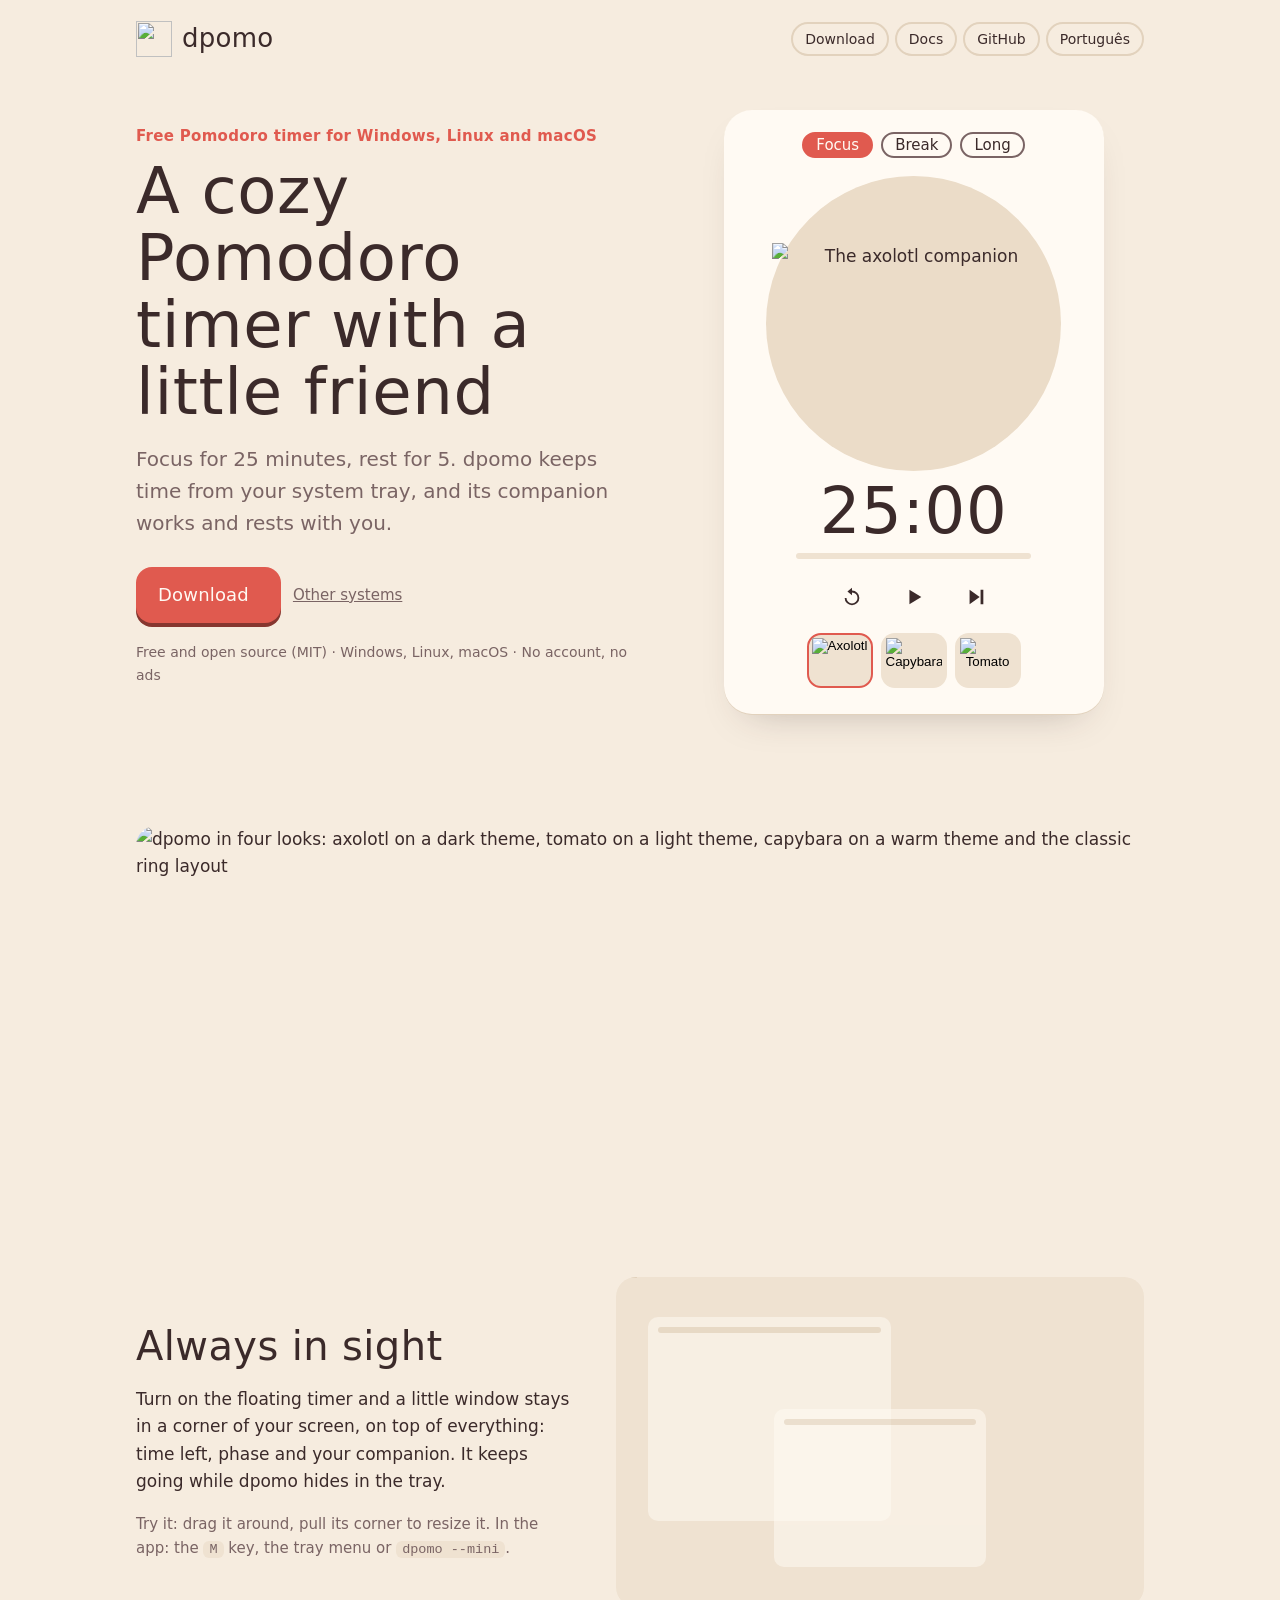
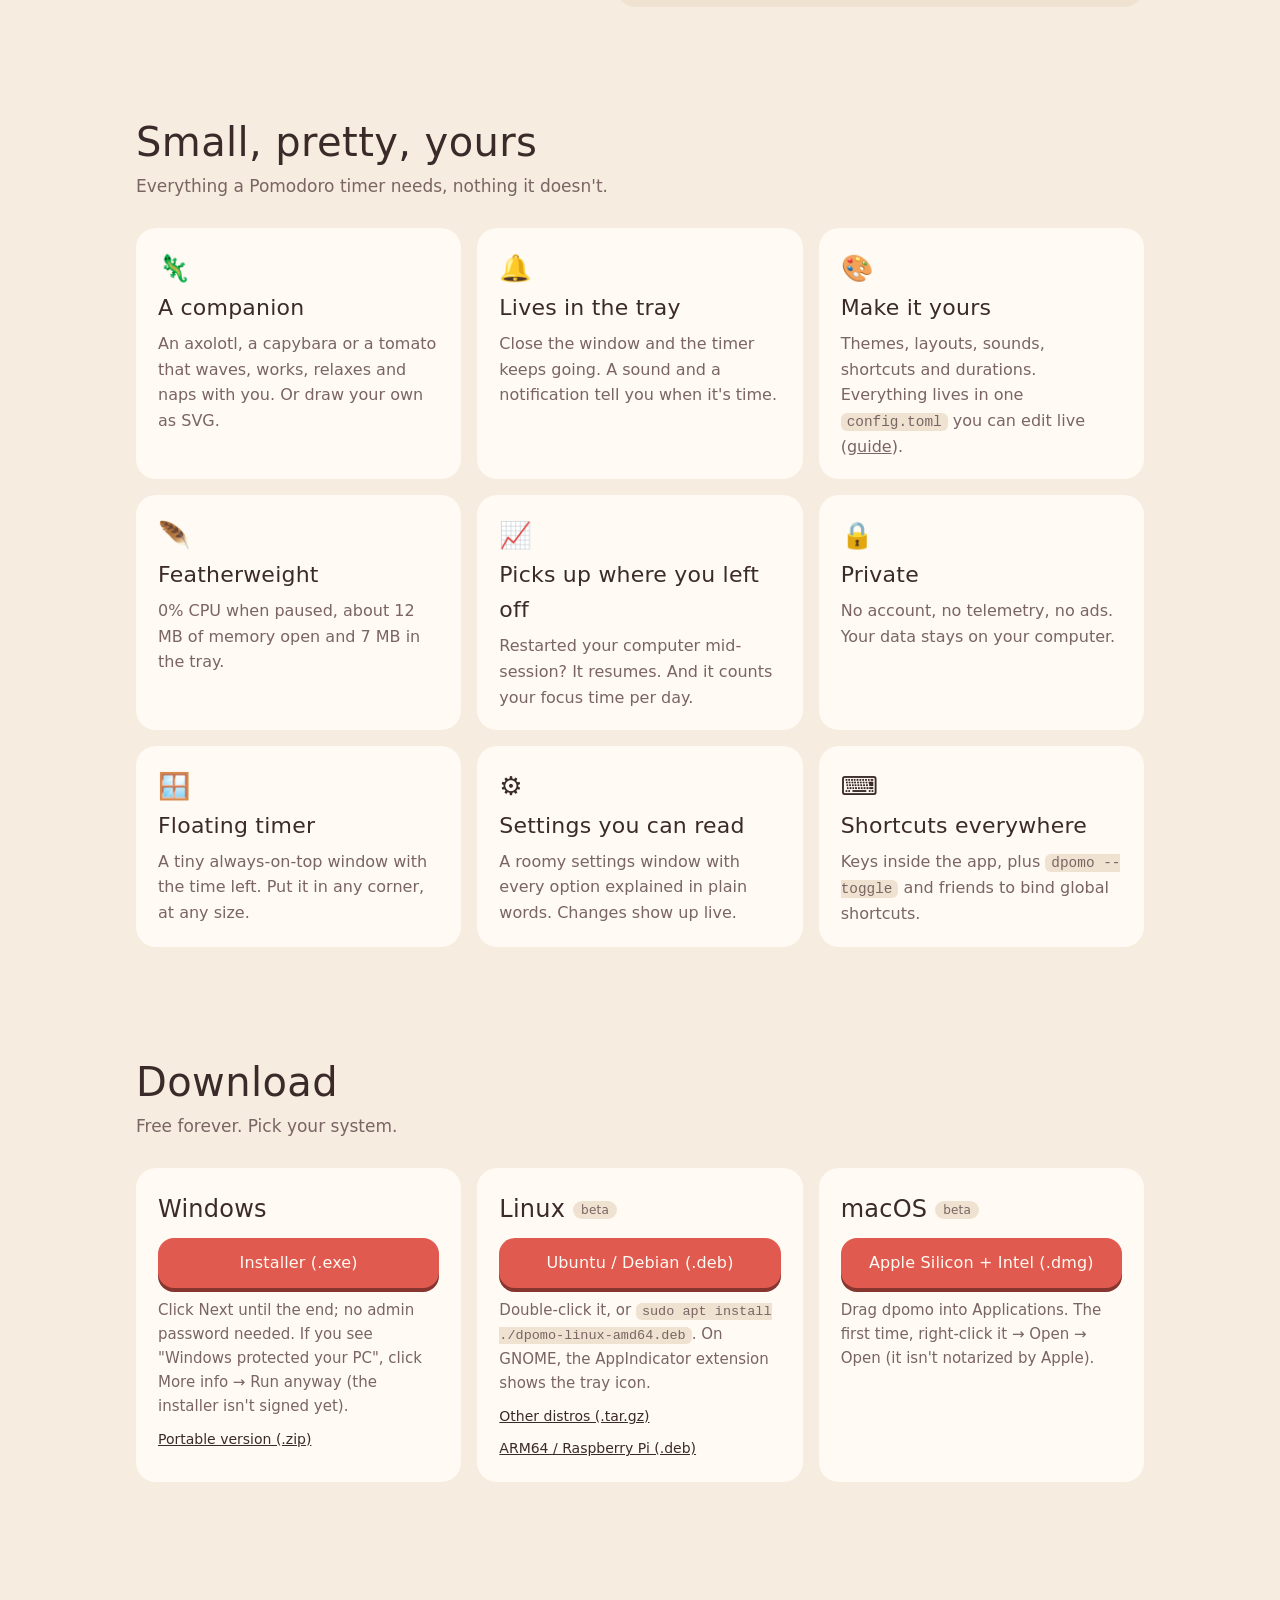
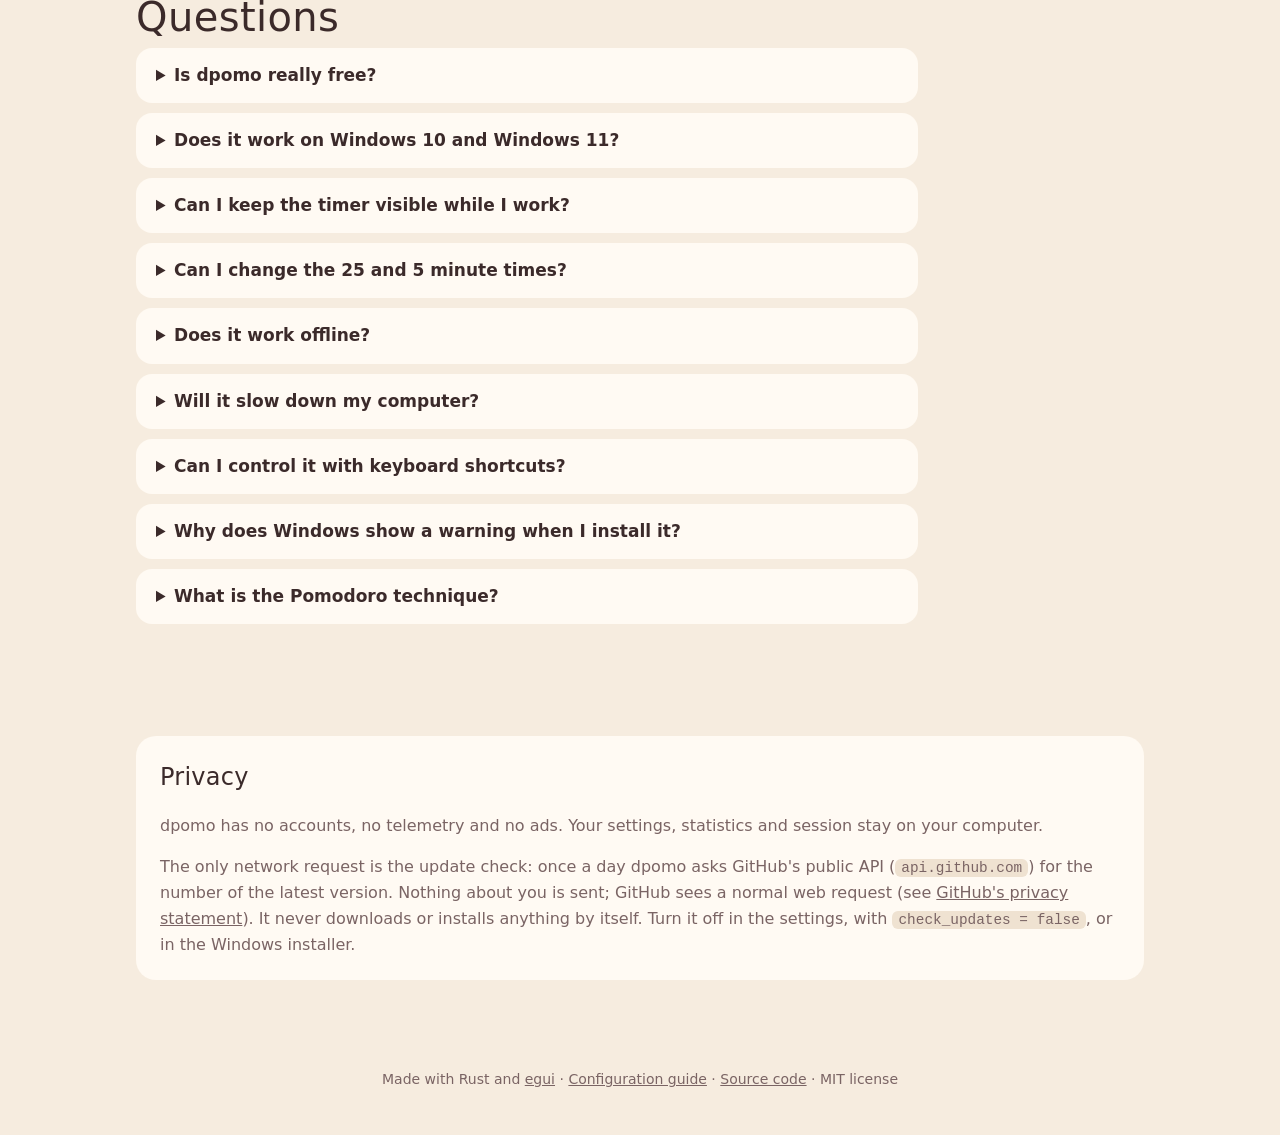
==== commit 12257bc6: "Per-phase sounds, ticking, weekly chart, folder watching, Linux ARM64 - sound.focus_kind / focus_fil" ====
--- a/site/index.html
+++ b/site/index.html
@@ -293,6 +293,7 @@
         <a class="btn display" href="https://github.com/diegorezm/dpomo/releases/latest/download/dpomo-linux-amd64.deb" data-i18n="dl_deb">Ubuntu / Debian (.deb)</a>
         <p data-i18n-html="linux_note">Double-click it, or <code>sudo apt install ./dpomo-linux-amd64.deb</code>. On GNOME, the AppIndicator extension shows the tray icon.</p>
         <a class="more" href="https://github.com/diegorezm/dpomo/releases/latest/download/dpomo-linux-x86_64.tar.gz" data-i18n="linux_tar">Other distros (.tar.gz)</a>
+        <a class="more" href="https://github.com/diegorezm/dpomo/releases/latest/download/dpomo-linux-arm64.deb" data-i18n="linux_arm">ARM64 / Raspberry Pi (.deb)</a>
       </div>
       <div class="os">
         <h3 class="display">macOS <span class="badge">beta</span></h3>
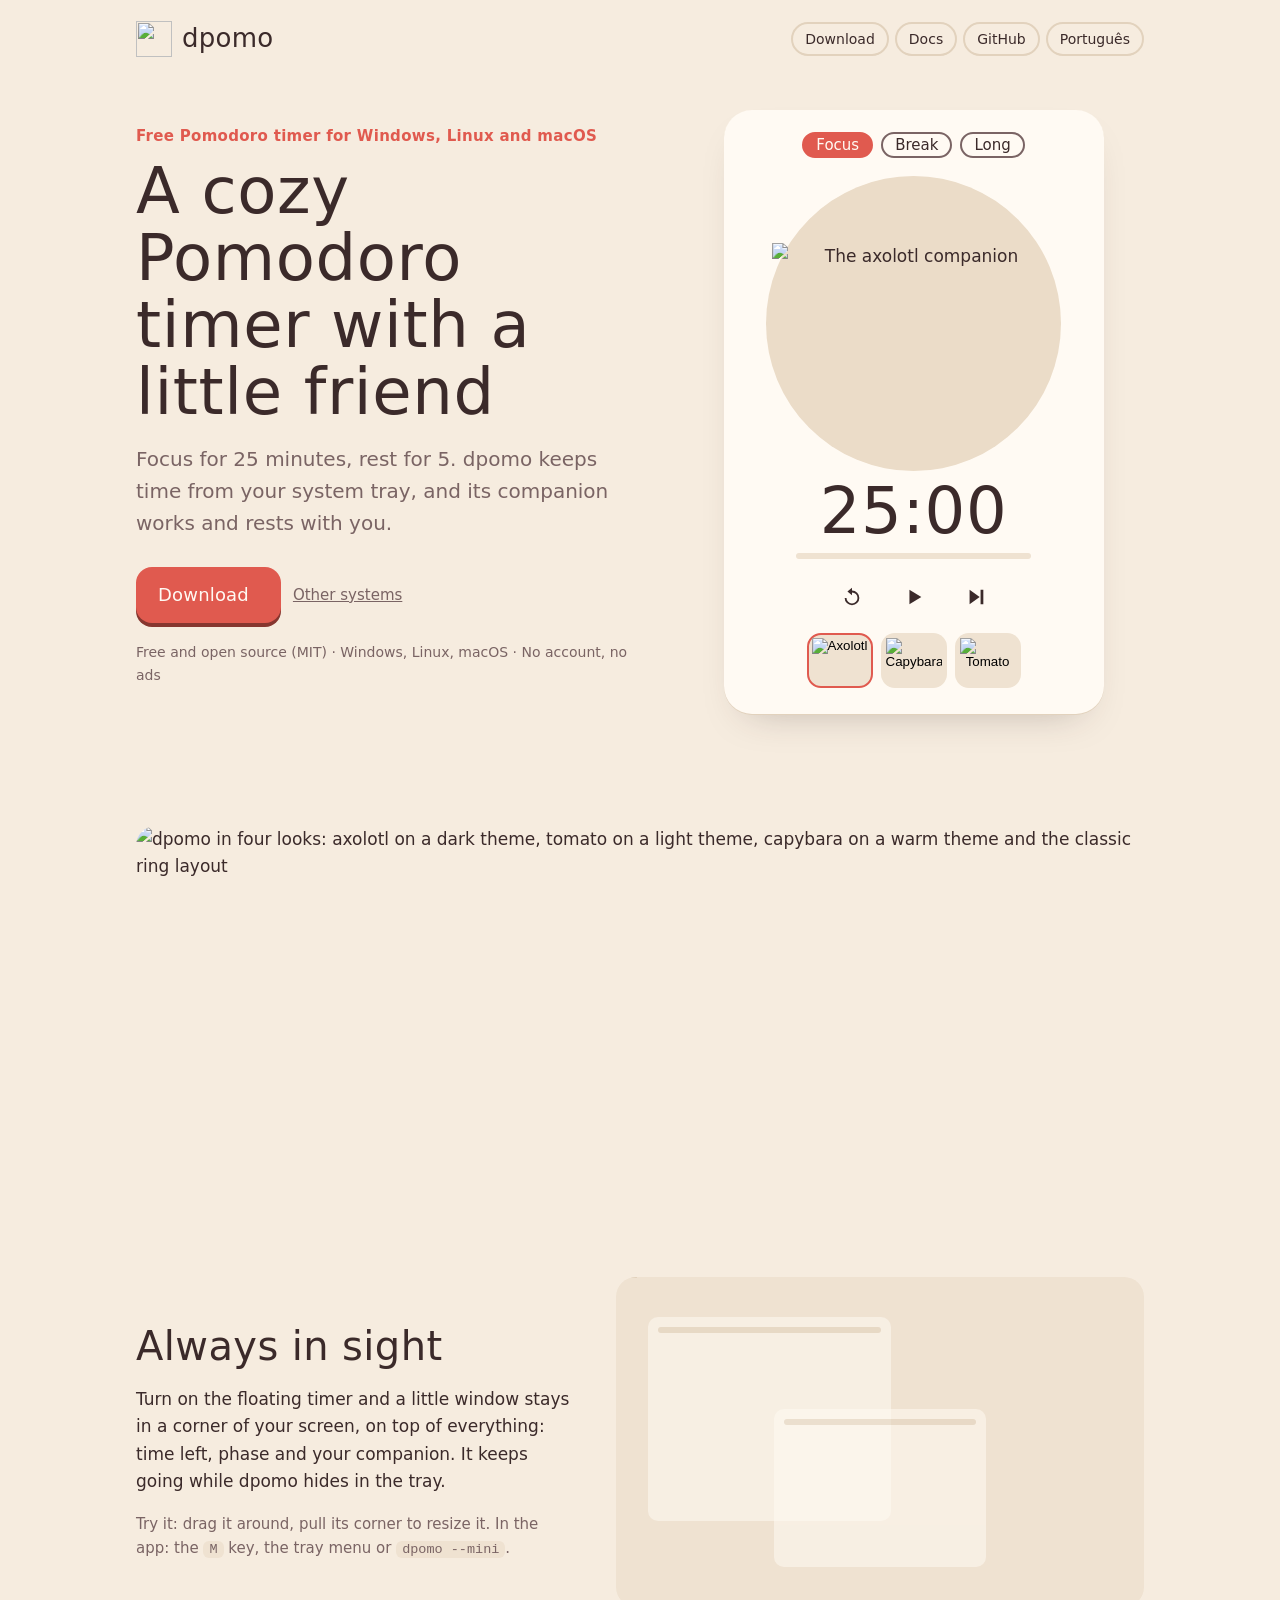
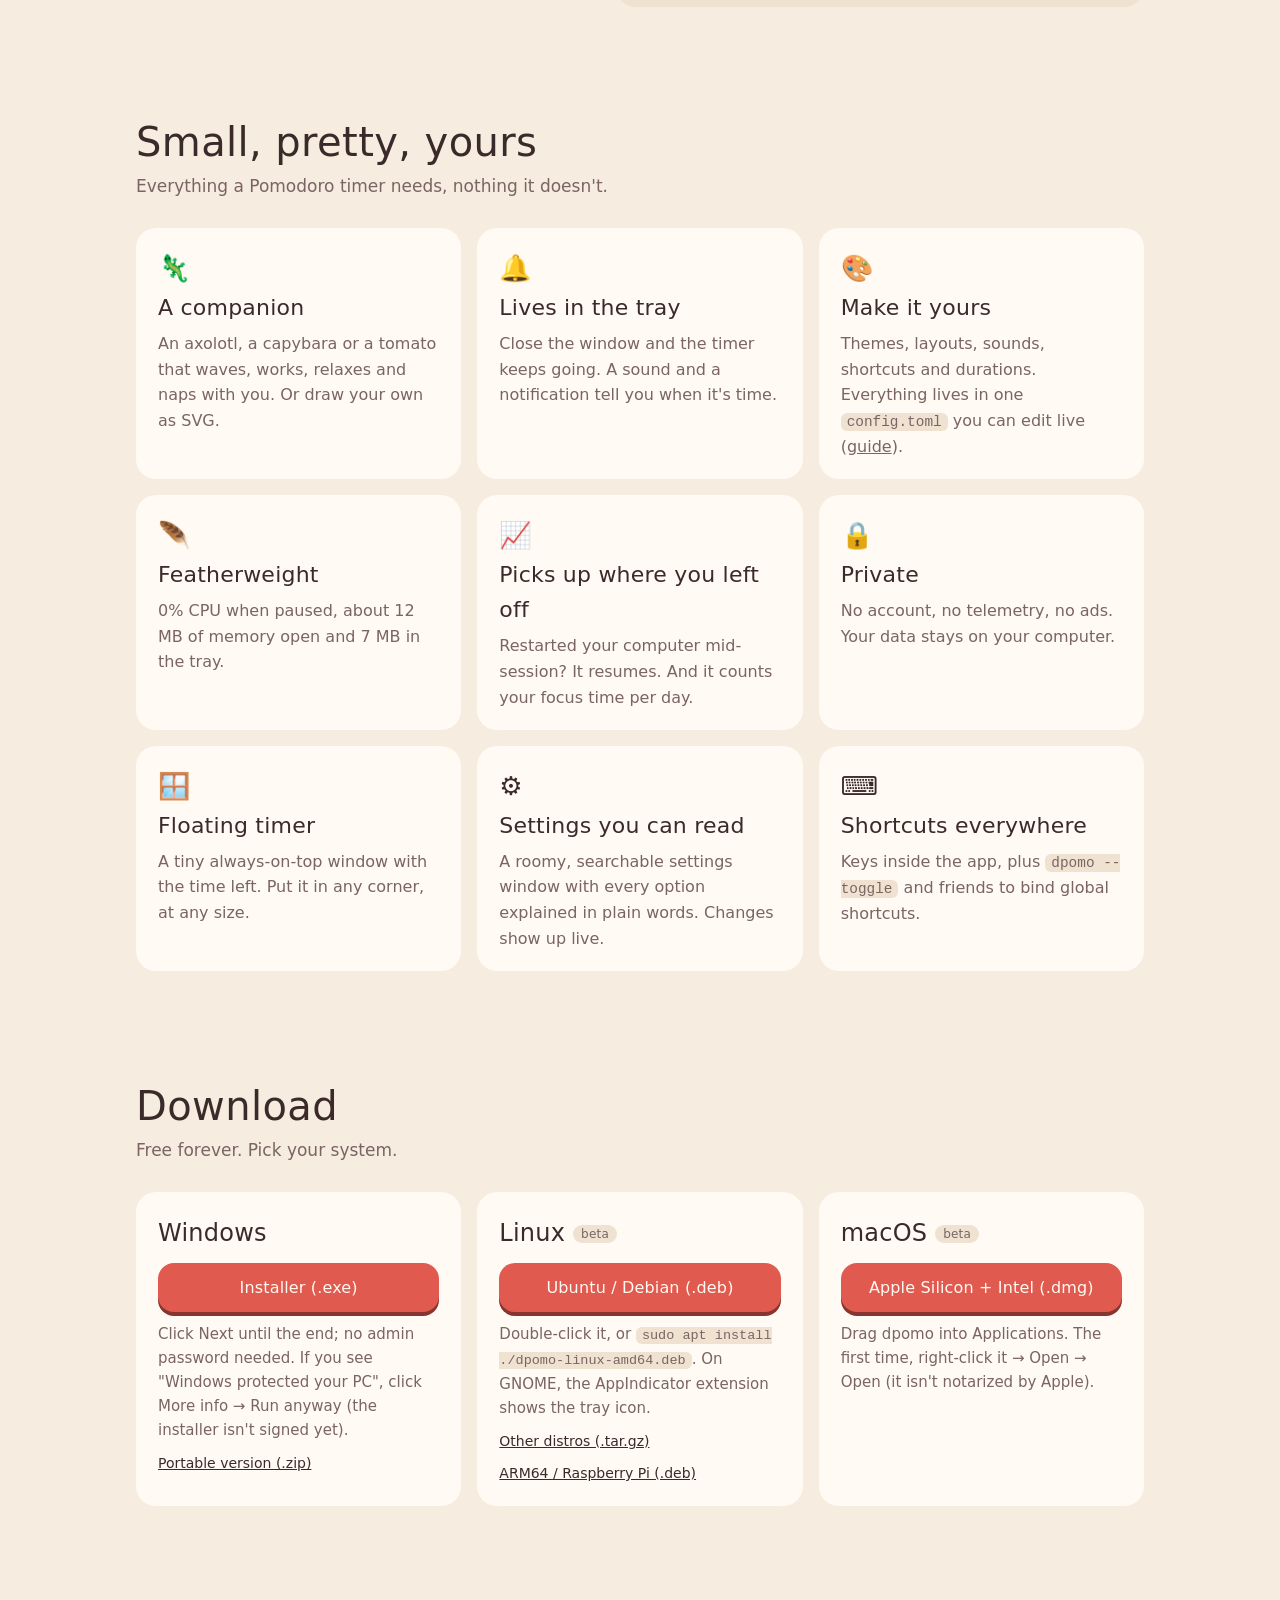
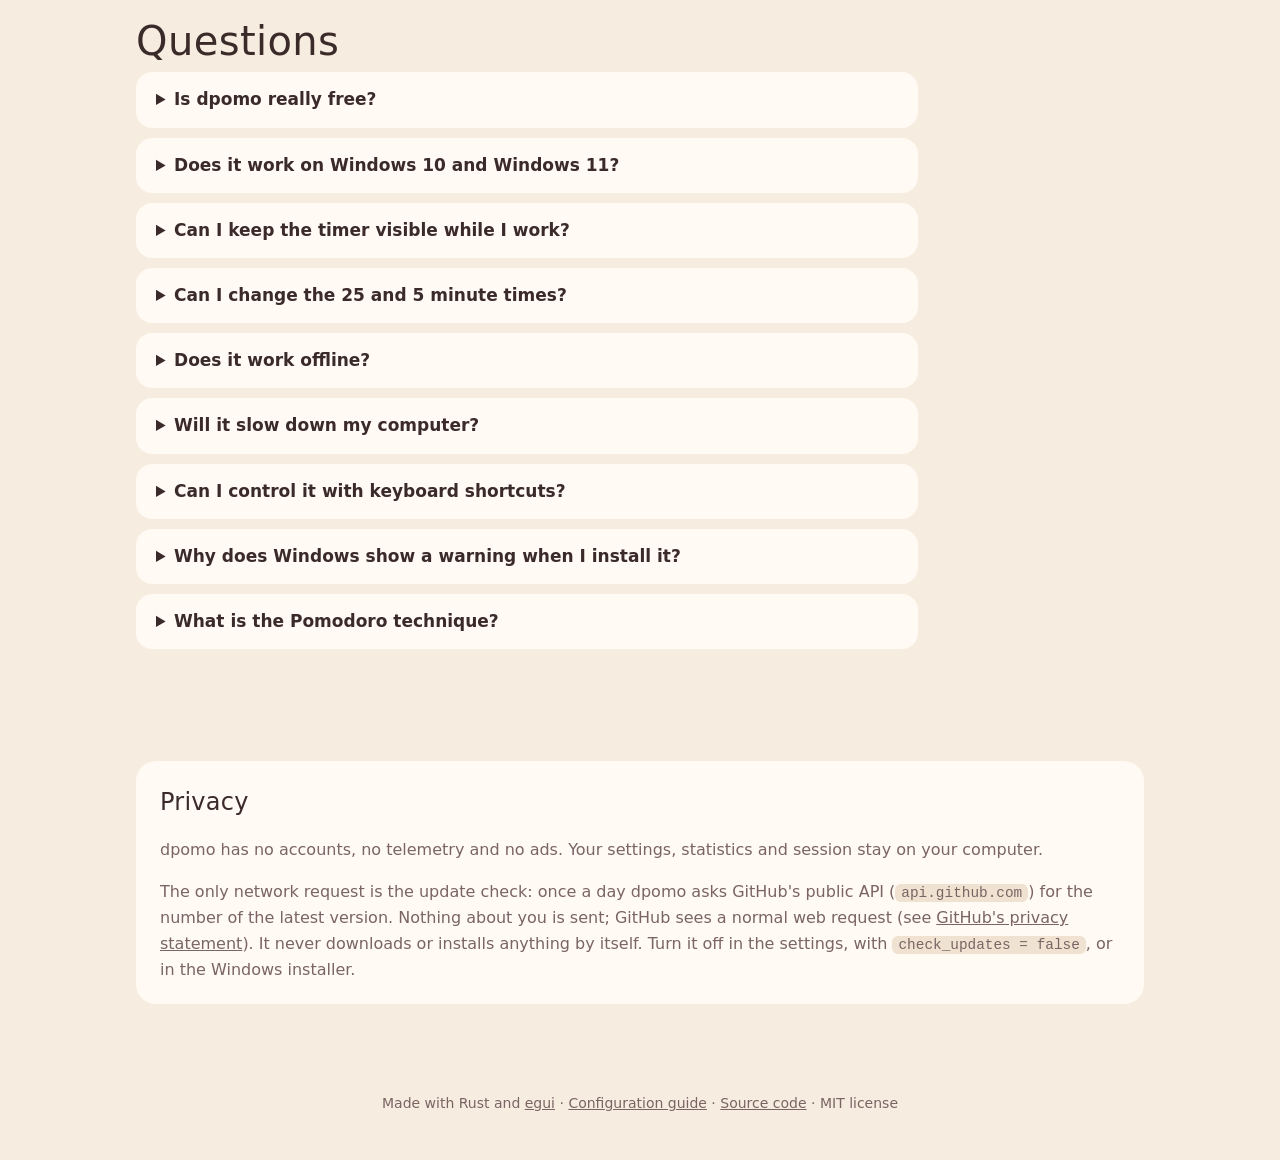
==== commit 04d3677c: "Settings window redesign: search, rows, switches Inspired by T3 Code's settings: a sidebar with a se" ====
--- a/site/index.html
+++ b/site/index.html
@@ -271,7 +271,7 @@
       <div class="feature"><div class="emoji">📈</div><h3 class="display" data-i18n="f5_h">Picks up where you left off</h3><p data-i18n="f5">Restarted your computer mid-session? It resumes. And it counts your focus time per day.</p></div>
       <div class="feature"><div class="emoji">🔒</div><h3 class="display" data-i18n="f6_h">Private</h3><p data-i18n="f6">No account, no telemetry, no ads. Your data stays on your computer.</p></div>
       <div class="feature"><div class="emoji">🪟</div><h3 class="display" data-i18n="f7_h">Floating timer</h3><p data-i18n="f7">A tiny always-on-top window with the time left. Put it in any corner, at any size.</p></div>
-      <div class="feature"><div class="emoji">⚙️</div><h3 class="display" data-i18n="f8_h">Settings you can read</h3><p data-i18n="f8">A roomy settings window with every option explained in plain words. Changes show up live.</p></div>
+      <div class="feature"><div class="emoji">⚙️</div><h3 class="display" data-i18n="f8_h">Settings you can read</h3><p data-i18n="f8">A roomy, searchable settings window with every option explained in plain words. Changes show up live.</p></div>
       <div class="feature"><div class="emoji">⌨️</div><h3 class="display" data-i18n="f9_h">Shortcuts everywhere</h3><p data-i18n-html="f9">Keys inside the app, plus <code>dpomo --toggle</code> and friends to bind global shortcuts.</p></div>
     </div>
   </div>
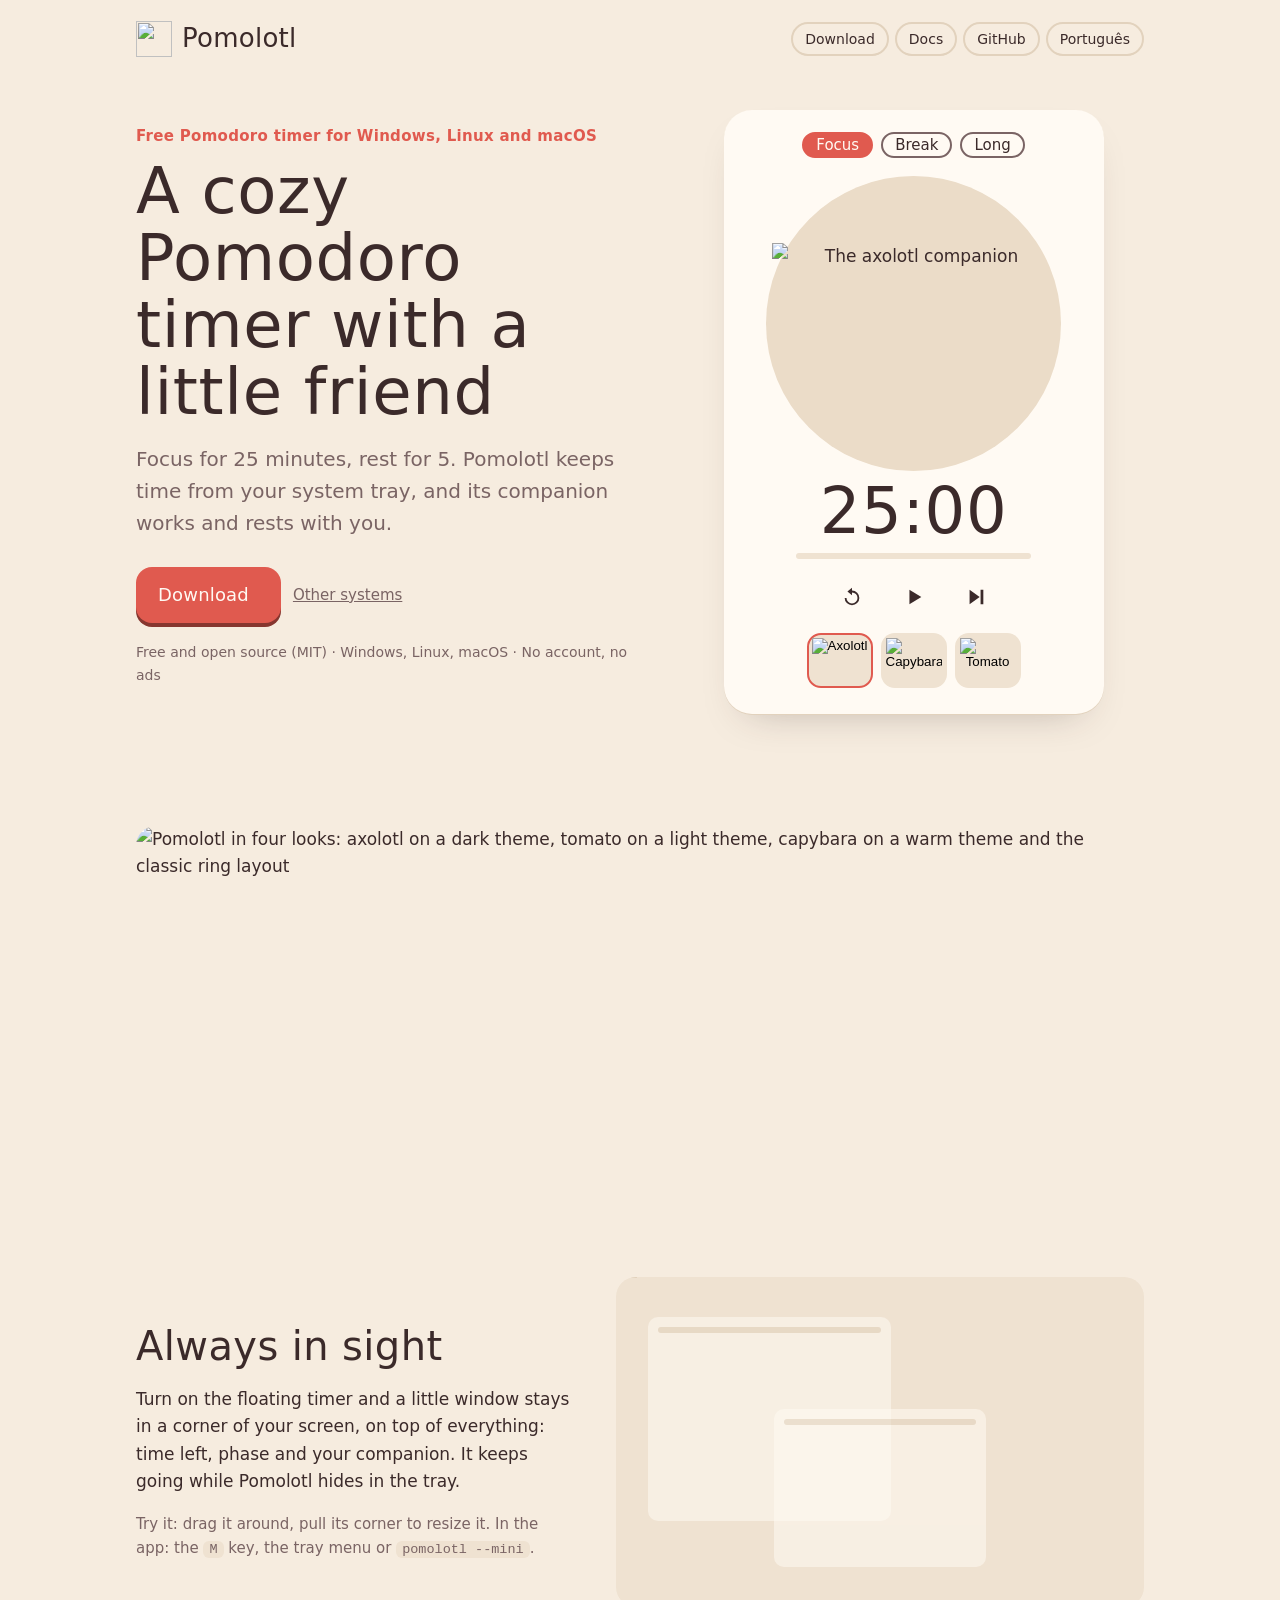
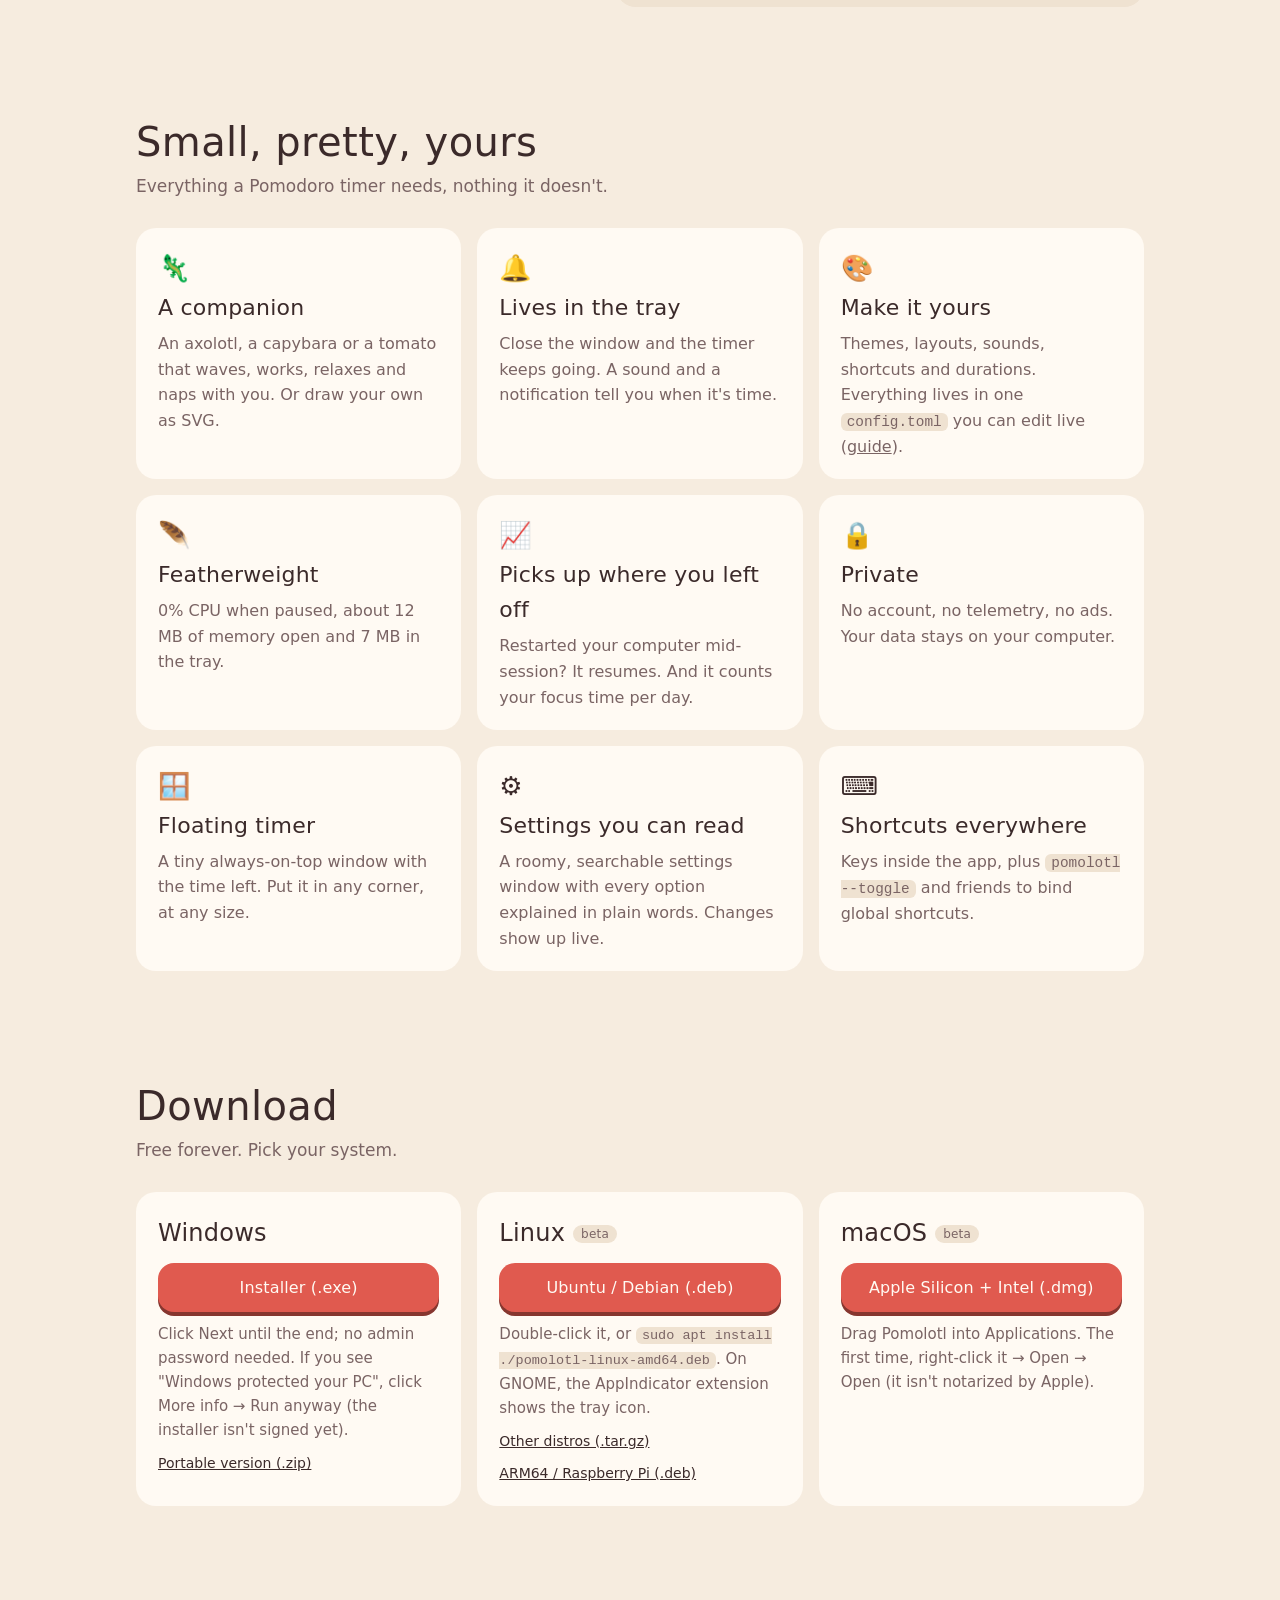
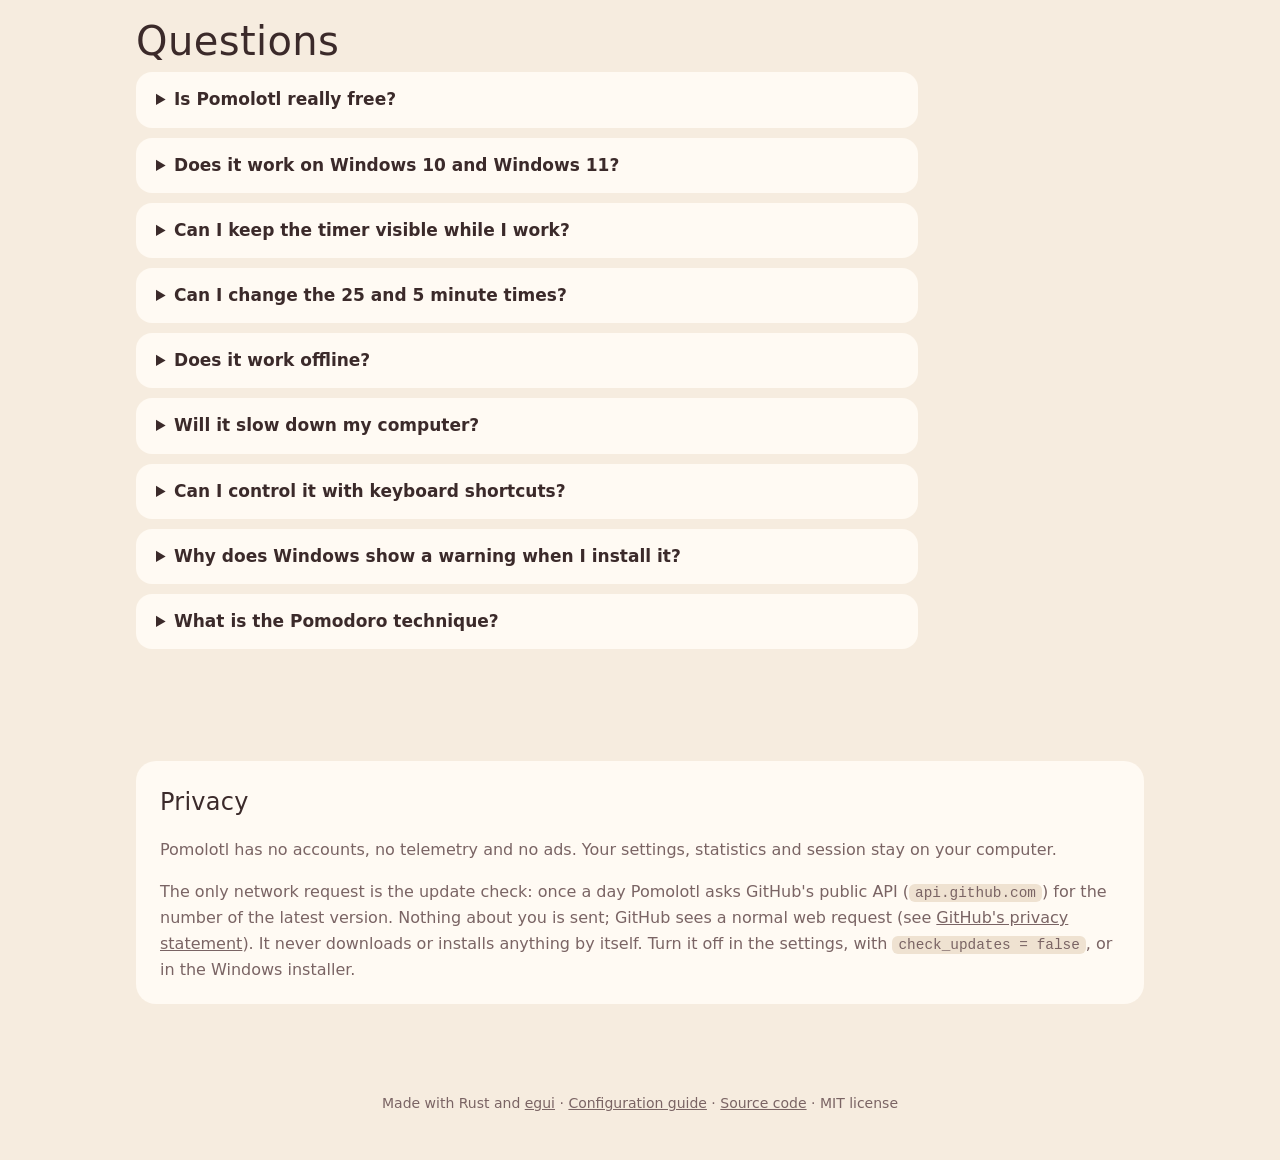
==== commit 1e6dacb9: "Rename dpomo to Pomolotl (pomodoro + axolotl) Before the first release, so nothing to migrate: binar" ====
--- a/site/index.html
+++ b/site/index.html
@@ -3,23 +3,23 @@
 <head>
 <meta charset="utf-8">
 <meta name="viewport" content="width=device-width, initial-scale=1">
-<title data-i18n="meta_title">dpomo — Free Pomodoro Timer for Windows, Linux &amp; macOS</title>
+<title data-i18n="meta_title">Pomolotl — Free Pomodoro Timer for Windows, Linux &amp; macOS</title>
 <meta name="description" data-i18n-content="meta_desc" content="Free, open source Pomodoro timer app for Windows 10/11, Linux and macOS. A cute companion, a floating always-on-top timer, system tray, themes and shortcuts. No ads, no account, about 12 MB of RAM.">
-<link rel="canonical" href="https://diegorezm.github.io/dpomo/">
-<link rel="alternate" hreflang="en" href="https://diegorezm.github.io/dpomo/">
-<link rel="alternate" hreflang="pt-BR" href="https://diegorezm.github.io/dpomo/pt/">
-<link rel="alternate" hreflang="x-default" href="https://diegorezm.github.io/dpomo/">
+<link rel="canonical" href="https://diegorezm.github.io/pomolotl/">
+<link rel="alternate" hreflang="en" href="https://diegorezm.github.io/pomolotl/">
+<link rel="alternate" hreflang="pt-BR" href="https://diegorezm.github.io/pomolotl/pt/">
+<link rel="alternate" hreflang="x-default" href="https://diegorezm.github.io/pomolotl/">
 <link rel="icon" href="icon.svg" type="image/svg+xml">
 <link rel="apple-touch-icon" href="icon.png">
 <meta name="theme-color" content="#f6ecdf" media="(prefers-color-scheme: light)">
 <meta name="theme-color" content="#191724" media="(prefers-color-scheme: dark)">
 <meta property="og:type" content="website">
-<meta property="og:site_name" content="dpomo">
+<meta property="og:site_name" content="Pomolotl">
 <meta property="og:locale" content="en_US">
-<meta property="og:title" data-i18n-content="meta_title" content="dpomo — Free Pomodoro Timer for Windows, Linux &amp; macOS">
+<meta property="og:title" data-i18n-content="meta_title" content="Pomolotl — Free Pomodoro Timer for Windows, Linux &amp; macOS">
 <meta property="og:description" data-i18n-content="og_desc" content="A free, open source Pomodoro timer with a little companion who works and rests with you. Windows, Linux and macOS.">
-<meta property="og:url" content="https://diegorezm.github.io/dpomo/">
-<meta property="og:image" content="https://diegorezm.github.io/dpomo/screenshot.png">
+<meta property="og:url" content="https://diegorezm.github.io/pomolotl/">
+<meta property="og:image" content="https://diegorezm.github.io/pomolotl/screenshot.png">
 <meta name="twitter:card" content="summary_large_image">
 <meta name="google-site-verification" content="-jEVeeb4ylGw1n89Eugjg-SvmykztarjfJjTVaYQM-k">
 <link rel="stylesheet" href="style.css">
@@ -27,7 +27,7 @@
 {
   "@context": "https://schema.org",
   "@type": "SoftwareApplication",
-  "name": "dpomo",
+  "name": "Pomolotl",
   "description": "Free, open source Pomodoro timer for Windows, Linux and macOS with a cute companion, a floating always-on-top timer, system tray, themes and keyboard shortcuts. No ads, no account, works offline.",
   "applicationCategory": "ProductivityApplication",
   "applicationSubCategory": "Pomodoro timer",
@@ -35,11 +35,11 @@
   "isAccessibleForFree": true,
   "offers": { "@type": "Offer", "price": "0", "priceCurrency": "USD" },
   "license": "https://opensource.org/licenses/MIT",
-  "url": "https://diegorezm.github.io/dpomo/",
-  "downloadUrl": "https://github.com/diegorezm/dpomo/releases/latest",
-  "softwareHelp": "https://diegorezm.github.io/dpomo/docs.html",
-  "image": "https://diegorezm.github.io/dpomo/icon.png",
-  "screenshot": "https://diegorezm.github.io/dpomo/screenshot.png",
+  "url": "https://diegorezm.github.io/pomolotl/",
+  "downloadUrl": "https://github.com/diegorezm/pomolotl/releases/latest",
+  "softwareHelp": "https://diegorezm.github.io/pomolotl/docs.html",
+  "image": "https://diegorezm.github.io/pomolotl/icon.png",
+  "screenshot": "https://diegorezm.github.io/pomolotl/screenshot.png",
   "featureList": [
     "Pomodoro timer with focus, short break and long break",
     "Floating always-on-top mini timer",
@@ -52,7 +52,7 @@
     "Uses about 12 MB of memory and 0% CPU while paused"
   ],
   "author": { "@type": "Person", "name": "diegorezm", "url": "https://github.com/diegorezm" },
-  "codeRepository": "https://github.com/diegorezm/dpomo"
+  "codeRepository": "https://github.com/diegorezm/pomolotl"
 }
 </script>
 <style>
@@ -178,11 +178,11 @@
 <body>
 <div class="wrap">
   <header class="top">
-    <a class="brand display" href="./"><img src="icon.svg" alt="" width="36" height="36">dpomo</a>
+    <a class="brand display" href="./"><img src="icon.svg" alt="" width="36" height="36">Pomolotl</a>
     <nav>
       <a class="chip hide-sm" href="#download" data-i18n="nav_download">Download</a>
       <a class="chip" href="docs.html" data-i18n="nav_docs">Docs</a>
-      <a class="chip hide-sm" href="https://github.com/diegorezm/dpomo">GitHub</a>
+      <a class="chip hide-sm" href="https://github.com/diegorezm/pomolotl">GitHub</a>
       <a class="chip" id="lang" href="pt/" hreflang="pt-BR" lang="pt-BR" data-i18n="lang_switch">Português</a>
     </nav>
   </header>
@@ -192,9 +192,9 @@
       <div>
         <p class="eyebrow" data-i18n="eyebrow">Free Pomodoro timer for Windows, Linux and macOS</p>
         <h1 class="display" data-i18n="h1">A cozy Pomodoro timer with a little friend</h1>
-        <p class="lead" data-i18n="lead">Focus for 25 minutes, rest for 5. dpomo keeps time from your system tray, and its companion works and rests with you.</p>
+        <p class="lead" data-i18n="lead">Focus for 25 minutes, rest for 5. Pomolotl keeps time from your system tray, and its companion works and rests with you.</p>
         <div class="cta">
-          <a class="btn display" id="main-download" href="https://github.com/diegorezm/dpomo/releases/latest">
+          <a class="btn display" id="main-download" href="https://github.com/diegorezm/pomolotl/releases/latest">
             <span data-i18n="download">Download</span><small id="main-os"></small>
           </a>
           <a class="link" href="#download" data-i18n="other_systems">Other systems</a>
@@ -235,7 +235,7 @@
 <section>
   <div class="wrap">
     <img class="shot" src="screenshot.png" width="1488" height="500" loading="lazy"
-         alt="dpomo in four looks: axolotl on a dark theme, tomato on a light theme, capybara on a warm theme and the classic ring layout">
+         alt="Pomolotl in four looks: axolotl on a dark theme, tomato on a light theme, capybara on a warm theme and the classic ring layout">
   </div>
 </section>
 
@@ -243,8 +243,8 @@
   <div class="wrap mini-wrap">
     <div>
       <h2 class="display" data-i18n="mini_h">Always in sight</h2>
-      <p class="sub" data-i18n="mini_sub">Turn on the floating timer and a little window stays in a corner of your screen, on top of everything: time left, phase and your companion. It keeps going while dpomo hides in the tray.</p>
-      <p class="hint-line" data-i18n-html="mini_how">Try it: drag it around, pull its corner to resize it. In the app: the <code>M</code> key, the tray menu or <code>dpomo --mini</code>.</p>
+      <p class="sub" data-i18n="mini_sub">Turn on the floating timer and a little window stays in a corner of your screen, on top of everything: time left, phase and your companion. It keeps going while Pomolotl hides in the tray.</p>
+      <p class="hint-line" data-i18n-html="mini_how">Try it: drag it around, pull its corner to resize it. In the app: the <code>M</code> key, the tray menu or <code>pomolotl --mini</code>.</p>
     </div>
     <div class="desk" id="desk" aria-hidden="true">
       <div class="app" style="left:6%;top:12%;width:46%;height:62%"></div>
@@ -272,7 +272,7 @@
       <div class="feature"><div class="emoji">🔒</div><h3 class="display" data-i18n="f6_h">Private</h3><p data-i18n="f6">No account, no telemetry, no ads. Your data stays on your computer.</p></div>
       <div class="feature"><div class="emoji">🪟</div><h3 class="display" data-i18n="f7_h">Floating timer</h3><p data-i18n="f7">A tiny always-on-top window with the time left. Put it in any corner, at any size.</p></div>
       <div class="feature"><div class="emoji">⚙️</div><h3 class="display" data-i18n="f8_h">Settings you can read</h3><p data-i18n="f8">A roomy, searchable settings window with every option explained in plain words. Changes show up live.</p></div>
-      <div class="feature"><div class="emoji">⌨️</div><h3 class="display" data-i18n="f9_h">Shortcuts everywhere</h3><p data-i18n-html="f9">Keys inside the app, plus <code>dpomo --toggle</code> and friends to bind global shortcuts.</p></div>
+      <div class="feature"><div class="emoji">⌨️</div><h3 class="display" data-i18n="f9_h">Shortcuts everywhere</h3><p data-i18n-html="f9">Keys inside the app, plus <code>pomolotl --toggle</code> and friends to bind global shortcuts.</p></div>
     </div>
   </div>
 </section>
@@ -284,21 +284,21 @@
     <div class="downloads">
       <div class="os">
         <h3 class="display">Windows</h3>
-        <a class="btn display" href="https://github.com/diegorezm/dpomo/releases/latest/download/dpomo-setup.exe" data-i18n="dl_win">Installer (.exe)</a>
+        <a class="btn display" href="https://github.com/diegorezm/pomolotl/releases/latest/download/pomolotl-setup.exe" data-i18n="dl_win">Installer (.exe)</a>
         <p data-i18n="win_note">Click Next until the end; no admin password needed. If you see "Windows protected your PC", click More info → Run anyway (the installer isn't signed yet).</p>
-        <a class="more" href="https://github.com/diegorezm/dpomo/releases/latest/download/dpomo-windows-portable.zip" data-i18n="win_portable">Portable version (.zip)</a>
+        <a class="more" href="https://github.com/diegorezm/pomolotl/releases/latest/download/pomolotl-windows-portable.zip" data-i18n="win_portable">Portable version (.zip)</a>
       </div>
       <div class="os">
         <h3 class="display">Linux <span class="badge">beta</span></h3>
-        <a class="btn display" href="https://github.com/diegorezm/dpomo/releases/latest/download/dpomo-linux-amd64.deb" data-i18n="dl_deb">Ubuntu / Debian (.deb)</a>
-        <p data-i18n-html="linux_note">Double-click it, or <code>sudo apt install ./dpomo-linux-amd64.deb</code>. On GNOME, the AppIndicator extension shows the tray icon.</p>
-        <a class="more" href="https://github.com/diegorezm/dpomo/releases/latest/download/dpomo-linux-x86_64.tar.gz" data-i18n="linux_tar">Other distros (.tar.gz)</a>
-        <a class="more" href="https://github.com/diegorezm/dpomo/releases/latest/download/dpomo-linux-arm64.deb" data-i18n="linux_arm">ARM64 / Raspberry Pi (.deb)</a>
+        <a class="btn display" href="https://github.com/diegorezm/pomolotl/releases/latest/download/pomolotl-linux-amd64.deb" data-i18n="dl_deb">Ubuntu / Debian (.deb)</a>
+        <p data-i18n-html="linux_note">Double-click it, or <code>sudo apt install ./pomolotl-linux-amd64.deb</code>. On GNOME, the AppIndicator extension shows the tray icon.</p>
+        <a class="more" href="https://github.com/diegorezm/pomolotl/releases/latest/download/pomolotl-linux-x86_64.tar.gz" data-i18n="linux_tar">Other distros (.tar.gz)</a>
+        <a class="more" href="https://github.com/diegorezm/pomolotl/releases/latest/download/pomolotl-linux-arm64.deb" data-i18n="linux_arm">ARM64 / Raspberry Pi (.deb)</a>
       </div>
       <div class="os">
         <h3 class="display">macOS <span class="badge">beta</span></h3>
-        <a class="btn display" href="https://github.com/diegorezm/dpomo/releases/latest/download/dpomo-macos.dmg" data-i18n="dl_mac">Apple Silicon + Intel (.dmg)</a>
-        <p data-i18n="mac_note">Drag dpomo into Applications. The first time, right-click it → Open → Open (it isn't notarized by Apple).</p>
+        <a class="btn display" href="https://github.com/diegorezm/pomolotl/releases/latest/download/pomolotl-macos.dmg" data-i18n="dl_mac">Apple Silicon + Intel (.dmg)</a>
+        <p data-i18n="mac_note">Drag Pomolotl into Applications. The first time, right-click it → Open → Open (it isn't notarized by Apple).</p>
       </div>
     </div>
   </div>
@@ -309,7 +309,7 @@
     <h2 class="display" data-i18n="faq_h">Questions</h2>
     <div class="faqs">
       <details class="faq">
-        <summary data-i18n="faq1_q">Is dpomo really free?</summary>
+        <summary data-i18n="faq1_q">Is Pomolotl really free?</summary>
         <p data-i18n-html="faq1_a">Yes. It's free and open source (MIT license): no ads, no account, no paid version, no trial.</p>
       </details>
       <details class="faq">
@@ -318,7 +318,7 @@
       </details>
       <details class="faq">
         <summary data-i18n="faq3_q">Can I keep the timer visible while I work?</summary>
-        <p data-i18n-html="faq3_a">Yes. Turn on the floating timer: a small window that stays on top of other apps, in any corner and at any size. dpomo can also hide in the system tray, where its icon shows the progress.</p>
+        <p data-i18n-html="faq3_a">Yes. Turn on the floating timer: a small window that stays on top of other apps, in any corner and at any size. Pomolotl can also hide in the system tray, where its icon shows the progress.</p>
       </details>
       <details class="faq">
         <summary data-i18n="faq4_q">Can I change the 25 and 5 minute times?</summary>
@@ -326,7 +326,7 @@
       </details>
       <details class="faq">
         <summary data-i18n="faq5_q">Does it work offline?</summary>
-        <p data-i18n-html="faq5_a">Yes. dpomo doesn't need the internet. The only connection is an optional once-a-day check for new versions, which you can turn off.</p>
+        <p data-i18n-html="faq5_a">Yes. Pomolotl doesn't need the internet. The only connection is an optional once-a-day check for new versions, which you can turn off.</p>
       </details>
       <details class="faq">
         <summary data-i18n="faq6_q">Will it slow down my computer?</summary>
@@ -334,11 +334,11 @@
       </details>
       <details class="faq">
         <summary data-i18n="faq7_q">Can I control it with keyboard shortcuts?</summary>
-        <p data-i18n-html="faq7_a">Yes. <code>Space</code> starts and pauses, <code>S</code> skips, <code>R</code> restarts and <code>M</code> shows the floating timer; every key can be changed. For shortcuts that work in any app, bind <code>dpomo --toggle</code> to a key in your system (<a href="docs.html#cli">how</a>).</p>
+        <p data-i18n-html="faq7_a">Yes. <code>Space</code> starts and pauses, <code>S</code> skips, <code>R</code> restarts and <code>M</code> shows the floating timer; every key can be changed. For shortcuts that work in any app, bind <code>pomolotl --toggle</code> to a key in your system (<a href="docs.html#cli">how</a>).</p>
       </details>
       <details class="faq">
         <summary data-i18n="faq8_q">Why does Windows show a warning when I install it?</summary>
-        <p data-i18n-html="faq8_a">The installer isn't digitally signed yet: certificates cost money and dpomo is a free hobby project. Click More info → Run anyway. The source code is public and every release is built from it by GitHub Actions.</p>
+        <p data-i18n-html="faq8_a">The installer isn't digitally signed yet: certificates cost money and Pomolotl is a free hobby project. Click More info → Run anyway. The source code is public and every release is built from it by GitHub Actions.</p>
       </details>
       <details class="faq">
         <summary data-i18n="faq9_q">What is the Pomodoro technique?</summary>
@@ -352,15 +352,15 @@
   <div class="wrap">
     <div class="policy">
       <h3 class="display" data-i18n="privacy_h">Privacy</h3>
-      <p data-i18n="privacy_1">dpomo has no accounts, no telemetry and no ads. Your settings, statistics and session stay on your computer.</p>
-      <p data-i18n-html="privacy_2">The only network request is the update check: once a day dpomo asks GitHub's public API (<code>api.github.com</code>) for the number of the latest version. Nothing about you is sent; GitHub sees a normal web request (see <a href="https://docs.github.com/site-policy/privacy-policies/github-general-privacy-statement">GitHub's privacy statement</a>). It never downloads or installs anything by itself. Turn it off in the settings, with <code>check_updates = false</code>, or in the Windows installer.</p>
+      <p data-i18n="privacy_1">Pomolotl has no accounts, no telemetry and no ads. Your settings, statistics and session stay on your computer.</p>
+      <p data-i18n-html="privacy_2">The only network request is the update check: once a day Pomolotl asks GitHub's public API (<code>api.github.com</code>) for the number of the latest version. Nothing about you is sent; GitHub sees a normal web request (see <a href="https://docs.github.com/site-policy/privacy-policies/github-general-privacy-statement">GitHub's privacy statement</a>). It never downloads or installs anything by itself. Turn it off in the settings, with <code>check_updates = false</code>, or in the Windows installer.</p>
     </div>
   </div>
 </section>
 
 <footer>
   <div class="wrap">
-    <span data-i18n-html="footer">Made with Rust and <a href="https://github.com/emilk/egui">egui</a> · <a href="docs.html">Configuration guide</a> · <a href="https://github.com/diegorezm/dpomo">Source code</a> · MIT license</span>
+    <span data-i18n-html="footer">Made with Rust and <a href="https://github.com/emilk/egui">egui</a> · <a href="docs.html">Configuration guide</a> · <a href="https://github.com/diegorezm/pomolotl">Source code</a> · MIT license</span>
   </div>
 </footer>
 
@@ -378,9 +378,9 @@
   const ua = (navigator.userAgentData && navigator.userAgentData.platform) || navigator.platform || navigator.userAgent;
   const os = /win/i.test(ua) ? "windows" : /mac/i.test(ua) && !/iphone|ipad/i.test(navigator.userAgent) ? "mac"
            : /linux/i.test(ua) && !/android/i.test(navigator.userAgent) ? "linux" : null;
-  const FILES = { windows: "dpomo-setup.exe", mac: "dpomo-macos.dmg", linux: "dpomo-linux-amd64.deb" };
+  const FILES = { windows: "pomolotl-setup.exe", mac: "pomolotl-macos.dmg", linux: "pomolotl-linux-amd64.deb" };
   if (os) {
-    document.getElementById("main-download").href = "https://github.com/diegorezm/dpomo/releases/latest/download/" + FILES[os];
+    document.getElementById("main-download").href = "https://github.com/diegorezm/pomolotl/releases/latest/download/" + FILES[os];
     document.getElementById("main-os").textContent = OS_NAMES[os];
   }
 
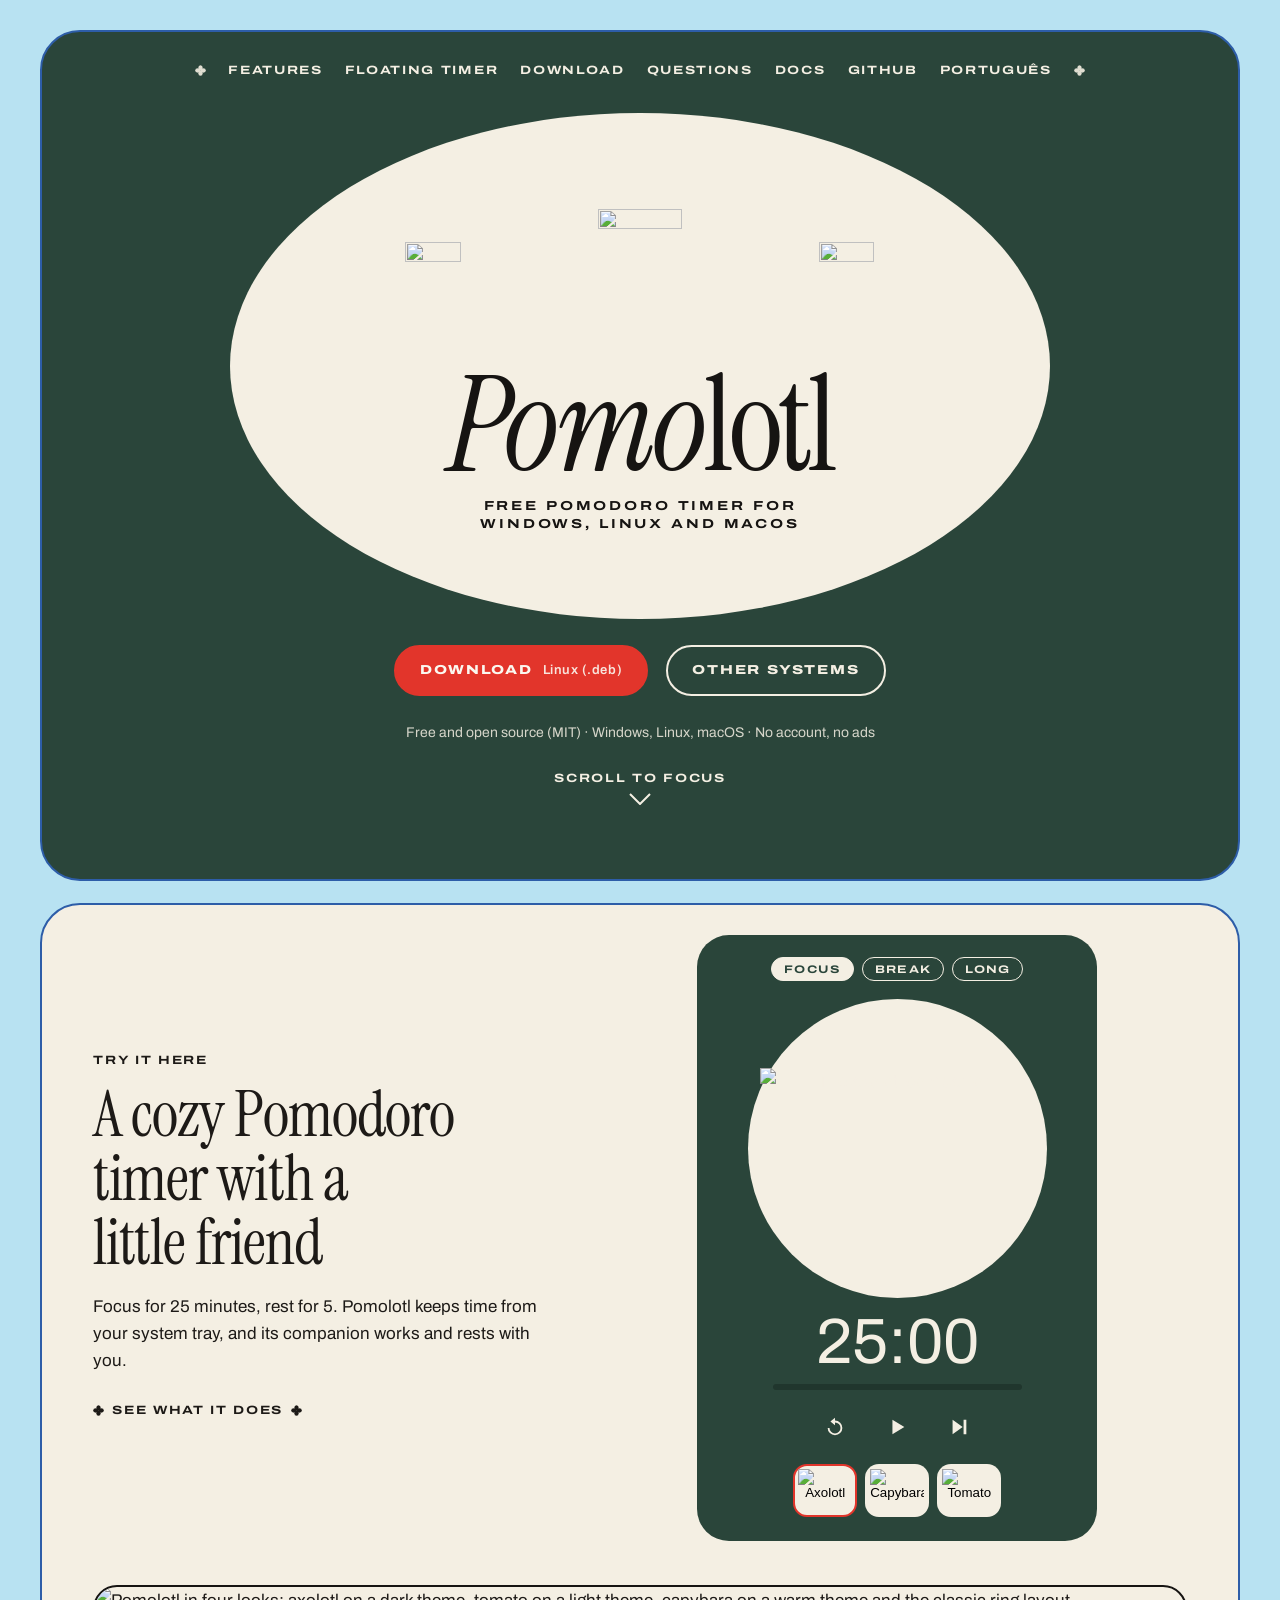
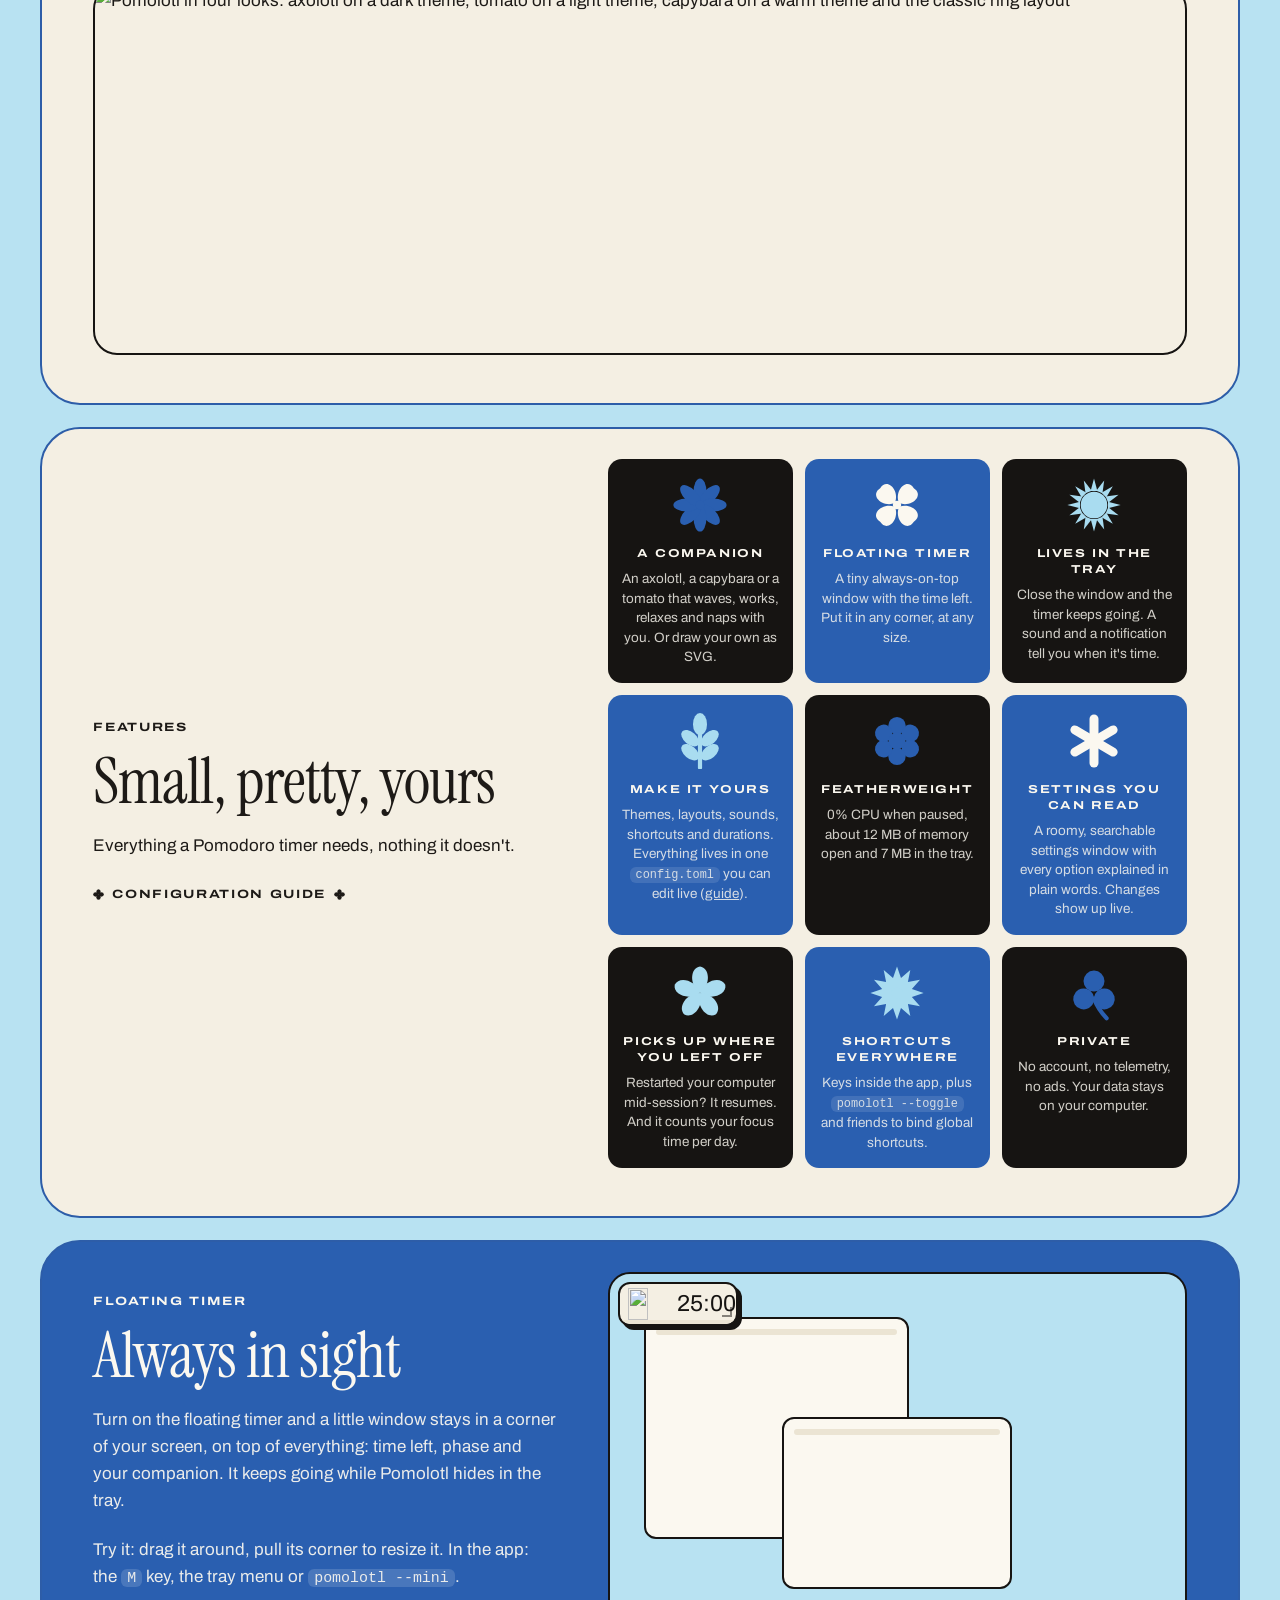
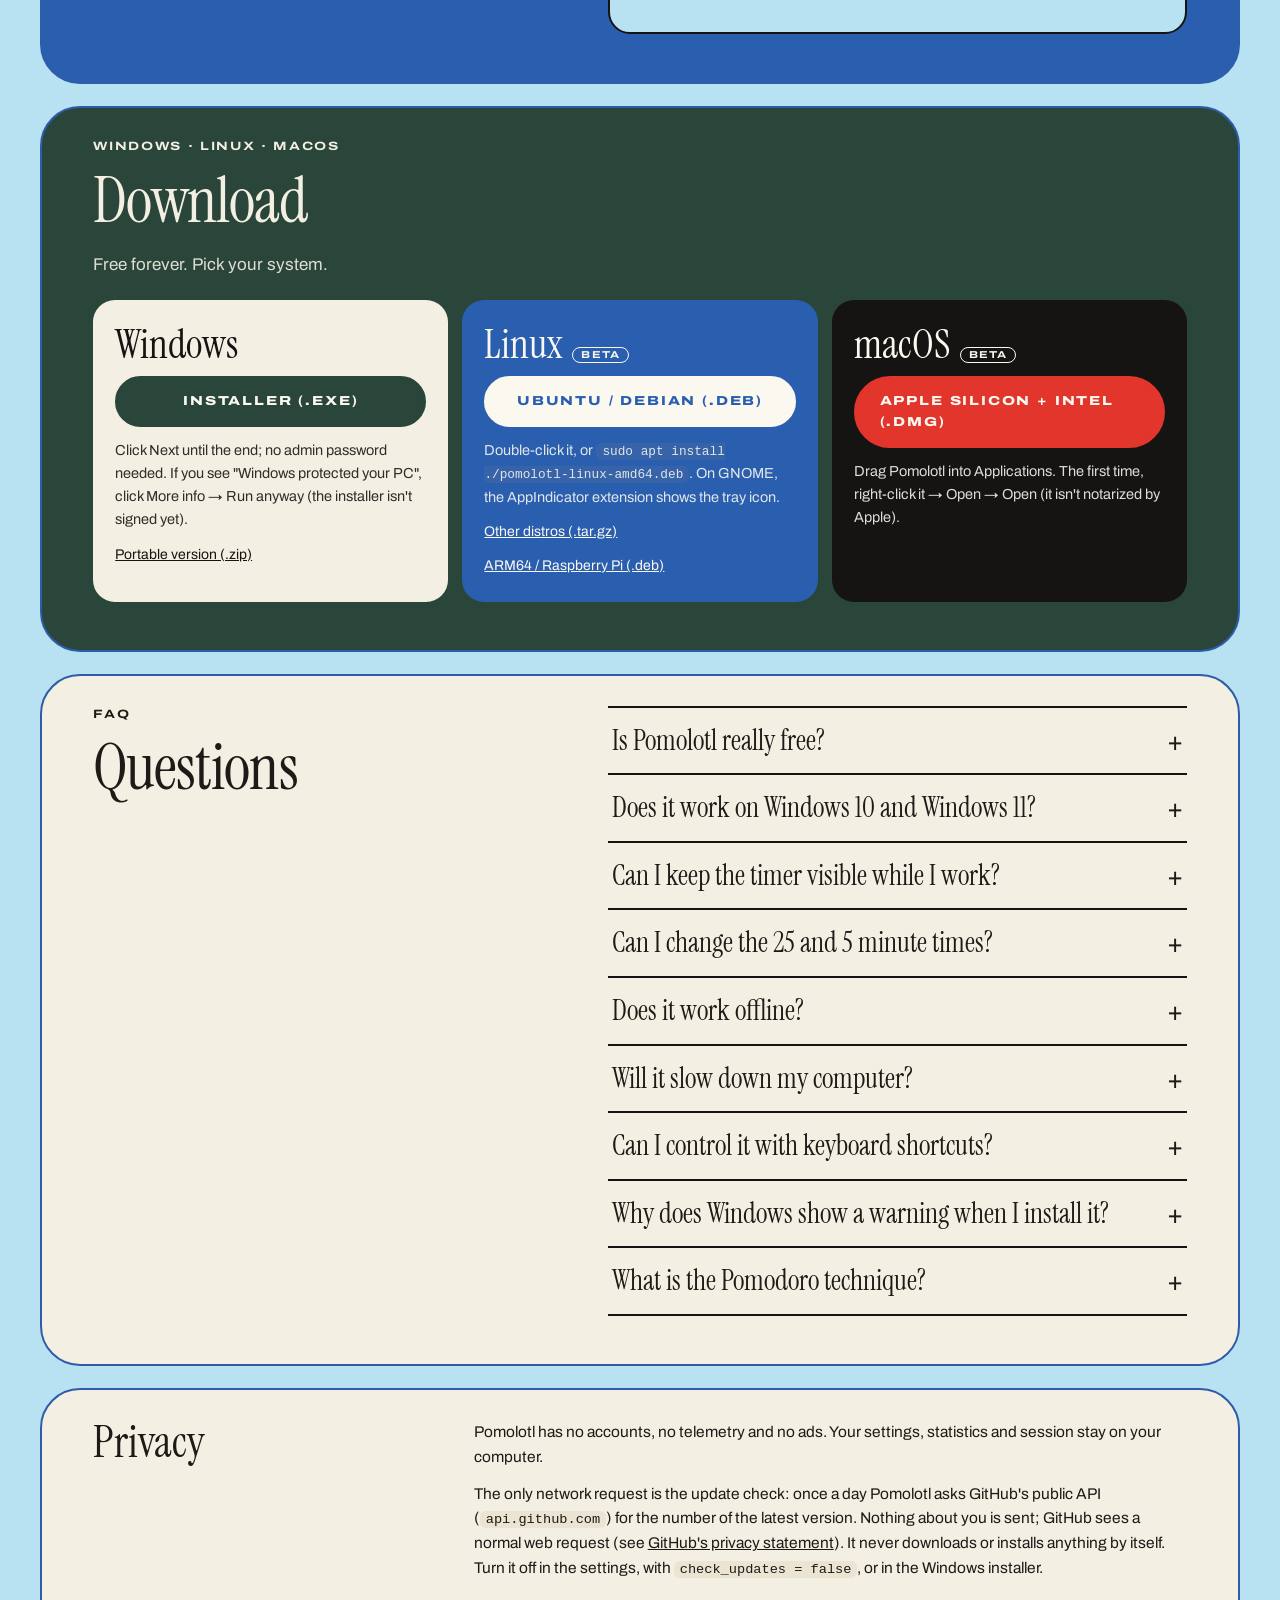
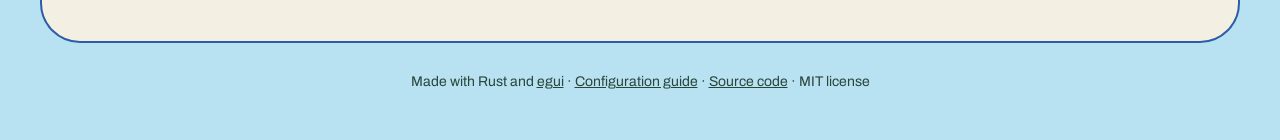
==== commit b92d7b64: "Website redesign: café-sign look Sky-blue page with framed rounded panels (green, cream, cobalt), a " ====
--- a/site/index.html
+++ b/site/index.html
@@ -11,8 +11,7 @@
 <link rel="alternate" hreflang="x-default" href="https://diegorezm.github.io/pomolotl/">
 <link rel="icon" href="icon.svg" type="image/svg+xml">
 <link rel="apple-touch-icon" href="icon.png">
-<meta name="theme-color" content="#f6ecdf" media="(prefers-color-scheme: light)">
-<meta name="theme-color" content="#191724" media="(prefers-color-scheme: dark)">
+<meta name="theme-color" content="#2a453a">
 <meta property="og:type" content="website">
 <meta property="og:site_name" content="Pomolotl">
 <meta property="og:locale" content="en_US">
@@ -22,6 +21,8 @@
 <meta property="og:image" content="https://diegorezm.github.io/pomolotl/screenshot.png">
 <meta name="twitter:card" content="summary_large_image">
 <meta name="google-site-verification" content="-jEVeeb4ylGw1n89Eugjg-SvmykztarjfJjTVaYQM-k">
+<link rel="preload" href="fonts/InstrumentSerif-Regular.woff2" as="font" type="font/woff2" crossorigin>
+<link rel="preload" href="fonts/Archivo-VF.woff2" as="font" type="font/woff2" crossorigin>
 <link rel="stylesheet" href="style.css">
 <script type="application/ld+json">
 {
@@ -56,152 +57,237 @@
 }
 </script>
 <style>
+/* Panels: framed, rounded, stacked on the sky-blue page. */
+.panel {
+  max-width: 1200px; margin: 22px auto 0; border: 2px solid var(--frame); border-radius: 40px; overflow: hidden;
+  position: relative;
+}
+.panel-in { padding: 30px clamp(18px, 4vw, 56px) 48px; }
+.page { padding-left: max(14px, env(safe-area-inset-left, 0px)); padding-right: max(14px, env(safe-area-inset-right, 0px)); padding-block: 8px 0; }
+.green { background: var(--green); color: var(--cream); }
+.cream { background: var(--cream); color: var(--text); }
+.cobalt-panel { background: var(--cobalt); color: var(--paper); }
+
+/* nav: a row of wide caps between two little flowers */
+.nav { display: flex; justify-content: center; align-items: center; flex-wrap: wrap; gap: 6px 22px; }
+.nav a { text-decoration: none; }
+.nav a:hover { text-decoration: underline; text-underline-offset: 5px; text-decoration-thickness: 2px; }
+.nav .chip { border: 0; padding: 0; border-radius: 0; font-size: 12px; letter-spacing: .14em; }
+.nav .chip:hover { background: none; color: inherit; }
+.nav .orn { opacity: .9; }
+.pill-nav { background: var(--green); color: var(--cream); border-radius: 999px; padding: 9px 26px; width: fit-content; max-width: 100%; margin: 0 auto 34px; }
+
 /* hero */
-.hero { display: grid; grid-template-columns: 1.1fr 1fr; gap: 40px; align-items: center; padding: 32px 0 56px; }
-.hero h1 { font-size: clamp(40px, 6vw, 64px); line-height: 1.05; margin: 0 0 16px; }
-.hero p.lead { font-size: 20px; color: var(--muted); margin: 0 0 28px; max-width: 30em; }
-.cta { display: flex; flex-wrap: wrap; gap: 12px; align-items: center; }
+.hero { display: flex; flex-direction: column; align-items: center; gap: 26px; padding-top: 34px; padding-bottom: 26px; text-align: center; }
+.oval {
+  width: min(820px, 100%); aspect-ratio: 1.62; border-radius: 50%; background: var(--cream); color: var(--ink);
+  display: flex; flex-direction: column; align-items: center; justify-content: center; padding: 4% 8% 3%;
+}
+.parade { display: flex; align-items: flex-end; justify-content: center; gap: 1%; width: 92%; margin-bottom: -3%; }
+.parade img { width: 31%; height: auto; }
+.parade img:nth-child(2) { width: 38%; animation: hop 2.6s ease-in-out infinite; }
+.parade img:nth-child(1) { animation: hop 2.6s ease-in-out -.9s infinite; }
+.parade img:nth-child(3) { animation: hop 2.6s ease-in-out -1.7s infinite; }
+@keyframes hop { 0%, 100% { transform: translateY(0); } 50% { transform: translateY(-4%); } }
+.wordmark { font-family: var(--serif); font-weight: 400; font-size: clamp(56px, 11vw, 132px); line-height: .9; letter-spacing: -0.035em; margin: 0; }
+.wordmark i { letter-spacing: -0.02em; }
+.oval .caps { font-size: clamp(9px, 1.15vw, 13px); letter-spacing: .22em; margin: 12px 0 0; max-width: 92%; text-wrap: balance; }
+.cta { display: flex; flex-wrap: wrap; align-items: center; justify-content: center; gap: 12px 18px; }
 .btn {
-  display: inline-flex; align-items: center; gap: 10px; text-decoration: none;
-  background: var(--accent); color: var(--on-accent); border-radius: 16px;
-  padding: 14px 22px; font-size: 18px; box-shadow: 0 4px 0 color-mix(in srgb, var(--accent) 60%, #000);
-  transition: transform .08s ease, box-shadow .08s ease;
-}
-.btn:active { transform: translateY(3px); box-shadow: 0 1px 0 color-mix(in srgb, var(--accent) 60%, #000); }
-.btn small { font: 13px system-ui, sans-serif; opacity: .85; }
-.link { color: var(--muted); font-size: 15px; }
-.meta { margin-top: 18px; color: var(--muted); font-size: 14px; }
-
-.eyebrow { margin: 0 0 10px; color: var(--accent); font-weight: 600; font-size: 15px; letter-spacing: .02em; }
-
-/* demo card, mirrors the app's cozy layout */
+  display: inline-flex; align-items: center; gap: 10px; text-decoration: none; border-radius: 999px; padding: 13px 24px;
+  background: var(--red); color: var(--paper); border: 2px solid var(--red);
+  font-family: var(--sans); font-stretch: 125%; font-weight: 800; font-size: 13px; letter-spacing: .14em; text-transform: uppercase;
+  transition: transform .12s ease, background .12s ease;
+}
+.btn:hover { transform: translateY(-2px); }
+.btn small { font-weight: 600; font-stretch: 100%; letter-spacing: .04em; text-transform: none; font-size: 13px; opacity: .9; }
+.btn.ghost { background: transparent; color: inherit; border-color: currentColor; }
+.scroll { display: flex; flex-direction: column; align-items: center; gap: 6px; text-decoration: none; }
+.scroll svg { width: 22px; height: 12px; }
+.meta-line { font-size: 14px; opacity: .85; margin: 0; }
+
+/* split: text on the left, content on the right */
+.split { display: grid; grid-template-columns: minmax(0, 1fr) minmax(0, 1.25fr); gap: clamp(24px, 4vw, 56px); align-items: center; }
+.eyebrow { margin: 0 0 14px; }
+h2.display { font-size: clamp(40px, 5.6vw, 64px); line-height: 1; margin: 0 0 18px; text-wrap: balance; }
+.lead { font-size: 17px; max-width: 34em; margin: 0 0 22px; }
+.text-link { display: inline-flex; align-items: center; gap: 8px; text-decoration: none; }
+.text-link:hover span:not(.orn) { text-decoration: underline; text-underline-offset: 4px; }
+
+/* the demo, dressed like a little café sign */
 .demo {
-  background: var(--surface); border-radius: 28px; padding: 22px 22px 26px;
-  box-shadow: 0 1px 0 var(--line), 0 18px 40px -24px rgba(59, 42, 42, .35);
-  text-align: center; max-width: 380px; width: 100%; justify-self: center;
-  --phase: var(--focus);
+  background: var(--green); color: var(--cream); border-radius: 32px; padding: 22px 22px 24px; text-align: center;
+  width: 100%; max-width: 400px; justify-self: center; --phase: var(--focus);
 }
 .demo[data-phase="short"] { --phase: var(--short); }
-.demo[data-phase="long"] { --phase: var(--long); }
+.demo[data-phase="long"] { --phase: var(--ice); }
 .tabs { display: flex; justify-content: center; gap: 8px; }
-.tab {
-  font-family: "Lilita One", system-ui, sans-serif; font-size: 15px; cursor: pointer;
-  border: 2px solid var(--muted); color: var(--text); background: transparent;
-  border-radius: 999px; padding: 2px 12px;
-}
-.tab[aria-pressed="true"] { background: var(--phase); border-color: var(--phase); color: var(--surface); }
-.stage {
-  margin: 18px auto 6px; width: 88%; aspect-ratio: 1; border-radius: 50%; background: var(--stage);
-  display: grid; place-items: center;
-}
-.stage img { width: 96%; aspect-ratio: 200 / 160; }
-.time { font-size: 64px; line-height: 1; margin: 8px 0 10px; font-variant-numeric: tabular-nums; }
-.bar { height: 6px; border-radius: 3px; background: var(--card); width: 70%; margin: 0 auto; overflow: hidden; }
+.tab { font-family: var(--sans); font-stretch: 125%; font-weight: 700; font-size: 11px; letter-spacing: .12em; text-transform: uppercase;
+  cursor: pointer; border: 1.5px solid var(--cream); color: var(--cream); background: transparent; border-radius: 999px; padding: 5px 12px; }
+.tab[aria-pressed="true"] { background: var(--cream); color: var(--green); }
+.stage { margin: 18px auto 4px; width: 84%; aspect-ratio: 1; border-radius: 50%; background: var(--cream); display: grid; place-items: center; }
+.stage img { width: 92%; aspect-ratio: 200 / 160; }
+.time { font-family: var(--app); font-size: 64px; line-height: 1; margin: 12px 0 10px; font-variant-numeric: tabular-nums; }
+.bar { height: 6px; border-radius: 3px; background: var(--green-deep); width: 70%; margin: 0 auto; overflow: hidden; }
 .bar i { display: block; height: 100%; width: 0; background: var(--phase); border-radius: 3px; }
-.controls { display: flex; justify-content: center; gap: 18px; margin-top: 16px; }
-.icon-btn {
-  width: 44px; height: 44px; border-radius: 50%; border: 0; background: transparent; color: var(--text);
-  cursor: pointer; display: grid; place-items: center;
-}
-.icon-btn:hover { background: var(--card); }
+.controls { display: flex; justify-content: center; gap: 16px; margin-top: 14px; }
+.icon-btn { width: 46px; height: 46px; border-radius: 50%; border: 1.5px solid transparent; background: transparent; color: var(--cream); cursor: pointer; display: grid; place-items: center; }
+.icon-btn:hover { border-color: var(--cream); }
 .icon-btn svg { width: 22px; height: 22px; fill: currentColor; }
 .friends { display: flex; justify-content: center; gap: 8px; margin-top: 14px; flex-wrap: wrap; }
-.friend { padding: 3px; border-radius: 14px; border: 2px solid transparent; background: var(--card); cursor: pointer; }
-.friend[aria-pressed="true"] { border-color: var(--phase); }
-.friend img { width: 56px; height: 45px; display: block; }
+.friend { padding: 3px; border-radius: 14px; border: 2px solid transparent; background: var(--cream); cursor: pointer; }
+.friend[aria-pressed="true"] { border-color: var(--red); }
+.friend img { width: 54px; height: 43px; display: block; }
+.shot { width: 100%; height: auto; display: block; border-radius: 24px; margin-top: 44px; border: 2px solid var(--ink); }
+
+/* feature tiles, a vendor-board grid */
+.tiles { display: grid; grid-template-columns: repeat(3, minmax(0, 1fr)); gap: 12px; }
+.tile { border-radius: 14px; padding: 18px 14px 16px; display: flex; flex-direction: column; align-items: center; text-align: center; gap: 8px; }
+.tile.ink { background: var(--ink); color: var(--paper); --glyph: var(--cobalt); --eye: var(--ink); }
+.tile.cobalt { background: var(--cobalt); color: var(--paper); --glyph: var(--ice); --eye: var(--cobalt); }
+.tile:nth-child(4n+2) { --glyph: var(--paper); }
+.tile:nth-child(4n+3).ink { --glyph: var(--ice); }
+.glyph { width: 56px; height: 56px; color: var(--glyph); fill: currentColor; flex: none; }
+.glyph .eye { fill: var(--eye); }
+.tile h3 { margin: 4px 0 0; font-size: 11.5px; }
+.tile p { margin: 0; font-size: 13.5px; line-height: 1.45; opacity: .82; }
+.tile code { background: rgba(255,255,255,.14); color: inherit; }
+.tile a { color: inherit; }
 
 /* floating timer: a pretend desktop with a draggable, resizable mini window */
-.mini-wrap { display: grid; grid-template-columns: 1fr 1.2fr; gap: 40px; align-items: center; }
-.desk {
-  position: relative; aspect-ratio: 16 / 10; border-radius: 20px; overflow: hidden;
-  background: var(--card); --phase: var(--focus); touch-action: none;
-}
+.desk { position: relative; aspect-ratio: 16 / 10; border-radius: 22px; overflow: hidden; background: var(--sky); border: 2px solid var(--ink); --phase: var(--focus); touch-action: none; max-width: 100%; }
 .desk[data-phase="short"] { --phase: var(--short); }
-.desk[data-phase="long"] { --phase: var(--long); }
-.desk .app { position: absolute; background: var(--surface); border-radius: 10px; opacity: .55; }
-.desk .app::before { content: ""; position: absolute; left: 10px; right: 10px; top: 10px; height: 6px; border-radius: 3px; background: var(--line); }
+.desk[data-phase="long"] { --phase: var(--cobalt); }
+.desk .app { position: absolute; background: var(--paper); border-radius: 12px; border: 2px solid var(--ink); }
+.desk .app::before { content: ""; position: absolute; left: 10px; right: 10px; top: 10px; height: 6px; border-radius: 3px; background: var(--card); }
 .float {
-  position: absolute; container-type: size; cursor: grab; user-select: none;
-  background: var(--bg); border-radius: 12px; overflow: hidden;
-  box-shadow: 0 10px 30px -12px rgba(0, 0, 0, .45), 0 0 0 1px var(--line);
+  position: absolute; container-type: size; cursor: grab; user-select: none; color: var(--ink);
+  background: var(--cream); border-radius: 12px; overflow: hidden; border: 2px solid var(--ink);
+  box-shadow: 4px 4px 0 var(--ink);
   display: flex; align-items: center; gap: 8px; padding: 0 12px 0 8px;
 }
 .float:active { cursor: grabbing; }
 .float img { height: 82cqh; width: auto; aspect-ratio: 200 / 160; flex: none; pointer-events: none; }
 .float .t { flex: 1; min-width: 0; text-align: center; line-height: 1; }
-.float-time { font-size: min(48cqh, 22cqw); font-variant-numeric: tabular-nums; }
-.float-phase { font-size: min(20cqh, 9cqw); color: var(--phase); margin-top: 4cqh; }
+.float-time { font-family: var(--app); font-size: min(48cqh, 22cqw); font-variant-numeric: tabular-nums; }
+.float-phase { font-family: var(--sans); font-stretch: 125%; font-weight: 800; text-transform: uppercase; letter-spacing: .1em; font-size: min(14cqh, 6.5cqw); color: var(--phase); margin-top: 5cqh; }
 .float .bar2 { position: absolute; left: 0; right: 0; bottom: 0; height: 4px; background: var(--card); }
 .float .bar2 b { display: block; height: 100%; width: 0; background: var(--phase); }
 .grip { position: absolute; right: 0; bottom: 0; width: 18px; height: 18px; cursor: nwse-resize; }
-.grip::after { content: ""; position: absolute; right: 4px; bottom: 7px; width: 8px; height: 8px; border-right: 2px solid var(--muted); border-bottom: 2px solid var(--muted); opacity: .6; }
+.grip::after { content: ""; position: absolute; right: 4px; bottom: 7px; width: 8px; height: 8px; border-right: 2px solid var(--ink); border-bottom: 2px solid var(--ink); opacity: .5; }
 @container (max-aspect-ratio: 2 / 1) { .float img { display: none; } }
 @container (max-height: 60px) { .float-phase { display: none; } .float-time { font-size: min(66cqh, 24cqw); } }
-.hint-line { color: var(--muted); font-size: 15px; margin: 0; }
+.cobalt-panel .lead { color: var(--paper); opacity: .92; }
+.cobalt-panel code { background: rgba(255,255,255,.16); color: inherit; }
+
+/* downloads */
+.downloads { display: grid; grid-template-columns: repeat(3, minmax(0, 1fr)); gap: 14px; margin-top: 8px; }
+.os { border-radius: 22px; padding: 24px 22px; display: flex; flex-direction: column; gap: 12px; }
+.os.paper { background: var(--cream); color: var(--ink); }
+.os.blue { background: var(--cobalt); color: var(--paper); }
+.os.ink { background: var(--ink); color: var(--paper); }
+.os h3 { font-family: var(--serif); font-weight: 400; font-size: 40px; line-height: 1; margin: 0; display: flex; align-items: baseline; gap: 10px; }
+.os .btn { justify-content: center; }
+.os.paper .btn { background: var(--green); border-color: var(--green); }
+.os.blue .btn { background: var(--paper); border-color: var(--paper); color: var(--cobalt); }
+.os.ink .btn { background: var(--red); }
+.os p { margin: 0; font-size: 14.5px; opacity: .88; }
+.os code { background: rgba(127,127,127,.18); color: inherit; }
+.os .more { font-size: 14px; }
+.badge { font-family: var(--sans); font-stretch: 125%; font-weight: 700; font-size: 10px; letter-spacing: .12em; text-transform: uppercase; border: 1.5px solid currentColor; border-radius: 999px; padding: 2px 8px; }
+.green .lead { color: var(--cream); opacity: .9; }
 
 /* FAQ */
-.faqs { display: grid; gap: 10px; max-width: 46em; }
-.faq { background: var(--surface); border-radius: 16px; padding: 14px 20px; }
-.faq summary { cursor: pointer; font-weight: 600; }
-.faq p { margin: 8px 0 2px; color: var(--muted); font-size: 16px; }
-
-/* sections */
-section { padding: 56px 0; }
-section h2 { font-size: clamp(30px, 4vw, 40px); line-height: 1.15; margin: 0 0 8px; }
-section > .wrap > p.sub { color: var(--muted); margin: 0 0 28px; max-width: 40em; }
-.shot { width: 100%; height: auto; border-radius: 20px; display: block; }
-.grid { display: grid; grid-template-columns: repeat(3, 1fr); gap: 16px; }
-.feature { background: var(--surface); border-radius: 20px; padding: 20px 22px; }
-.feature h3 { font-size: 22px; margin: 0 0 6px; }
-.feature p { margin: 0; color: var(--muted); font-size: 16px; }
-.feature .emoji { font-size: 26px; }
-
-.downloads { display: grid; grid-template-columns: repeat(3, 1fr); gap: 16px; }
-.os { background: var(--surface); border-radius: 20px; padding: 22px; display: flex; flex-direction: column; gap: 10px; }
-.os h3 { font-size: 24px; margin: 0; }
-.os .btn { justify-content: center; font-size: 16px; padding: 12px 16px; }
-.os p { margin: 0; color: var(--muted); font-size: 15px; }
-.os .more { font-size: 14px; }
-.badge { font: 12px system-ui, sans-serif; background: var(--card); color: var(--muted); border-radius: 999px; padding: 2px 8px; vertical-align: middle; }
-
-@media (max-width: 860px) {
-  .hero { grid-template-columns: 1fr; padding-top: 8px; }
-  .grid, .downloads, .mini-wrap { grid-template-columns: 1fr; }
-  section { padding: 32px 0; }
-}
-@media (max-width: 420px) {
+.faqs { display: flex; flex-direction: column; border-top: 2px solid var(--ink); }
+.faq { border-bottom: 2px solid var(--ink); padding: 16px 4px; }
+.faq summary { cursor: pointer; list-style: none; display: flex; justify-content: space-between; align-items: baseline; gap: 18px;
+  font-family: var(--serif); font-size: clamp(22px, 2.6vw, 28px); line-height: 1.2; }
+.faq summary::-webkit-details-marker { display: none; }
+.faq summary::after { content: "+"; font-family: var(--sans); font-weight: 400; font-size: 26px; line-height: 1; transition: transform .2s ease; flex: none; }
+.faq[open] summary::after { transform: rotate(45deg); }
+.faq p { margin: 10px 0 4px; color: var(--muted); font-size: 16px; max-width: 46em; }
+.faq-split { align-items: start; }
+
+.privacy { display: grid; grid-template-columns: minmax(0, 1fr) minmax(0, 2fr); gap: 24px; }
+.privacy h3 { font-family: var(--serif); font-weight: 400; font-size: 44px; line-height: 1; margin: 0; }
+.privacy p { margin: 0 0 12px; font-size: 15.5px; }
+
+@media (max-width: 900px) {
+  .split, .privacy { grid-template-columns: 1fr; }
+  .downloads { grid-template-columns: 1fr; }
+  .panel { border-radius: 28px; }
+}
+@media (max-width: 520px) {
+  .tiles { grid-template-columns: repeat(2, minmax(0, 1fr)); }
+  .nav { gap: 6px 14px; }
+  .nav .hide-sm { display: none; }
   .time { font-size: 52px; }
-}
-@media (prefers-reduced-motion: reduce) { .btn { transition: none; } }
+  .oval { aspect-ratio: 1.15; padding: 8% 6% 6%; }
+}
 </style>
 </head>
 <body>
-<div class="wrap">
-  <header class="top">
-    <a class="brand display" href="./"><img src="icon.svg" alt="" width="36" height="36">Pomolotl</a>
-    <nav>
-      <a class="chip hide-sm" href="#download" data-i18n="nav_download">Download</a>
-      <a class="chip" href="docs.html" data-i18n="nav_docs">Docs</a>
-      <a class="chip hide-sm" href="https://github.com/diegorezm/pomolotl">GitHub</a>
+<svg width="0" height="0" style="position:absolute" aria-hidden="true">
+  <symbol id="g-petals8" viewBox="-20 -20 40 40"><ellipse rx="4.6" ry="9.5" cy="-9.5" transform="rotate(0.0)"/><ellipse rx="4.6" ry="9.5" cy="-9.5" transform="rotate(45.0)"/><ellipse rx="4.6" ry="9.5" cy="-9.5" transform="rotate(90.0)"/><ellipse rx="4.6" ry="9.5" cy="-9.5" transform="rotate(135.0)"/><ellipse rx="4.6" ry="9.5" cy="-9.5" transform="rotate(180.0)"/><ellipse rx="4.6" ry="9.5" cy="-9.5" transform="rotate(225.0)"/><ellipse rx="4.6" ry="9.5" cy="-9.5" transform="rotate(270.0)"/><ellipse rx="4.6" ry="9.5" cy="-9.5" transform="rotate(315.0)"/><circle r="3.2" class="eye"/></symbol>
+  <symbol id="g-quatre" viewBox="-20 -20 40 40"><path d="M0 -2 C -9 -6 -9 -19 0 -17 C 9 -19 9 -6 0 -2Z" transform="rotate(45.0)"/><path d="M0 -2 C -9 -6 -9 -19 0 -17 C 9 -19 9 -6 0 -2Z" transform="rotate(135.0)"/><path d="M0 -2 C -9 -6 -9 -19 0 -17 C 9 -19 9 -6 0 -2Z" transform="rotate(225.0)"/><path d="M0 -2 C -9 -6 -9 -19 0 -17 C 9 -19 9 -6 0 -2Z" transform="rotate(315.0)"/><circle r="3" class="eye"/></symbol>
+  <symbol id="g-sun" viewBox="-20 -20 40 40"><circle r="9.5"/><polygon points="-2.4,-10 2.4,-10 0,-19" transform="rotate(0.0)"/><polygon points="-2.4,-10 2.4,-10 0,-19" transform="rotate(22.5)"/><polygon points="-2.4,-10 2.4,-10 0,-19" transform="rotate(45.0)"/><polygon points="-2.4,-10 2.4,-10 0,-19" transform="rotate(67.5)"/><polygon points="-2.4,-10 2.4,-10 0,-19" transform="rotate(90.0)"/><polygon points="-2.4,-10 2.4,-10 0,-19" transform="rotate(112.5)"/><polygon points="-2.4,-10 2.4,-10 0,-19" transform="rotate(135.0)"/><polygon points="-2.4,-10 2.4,-10 0,-19" transform="rotate(157.5)"/><polygon points="-2.4,-10 2.4,-10 0,-19" transform="rotate(180.0)"/><polygon points="-2.4,-10 2.4,-10 0,-19" transform="rotate(202.5)"/><polygon points="-2.4,-10 2.4,-10 0,-19" transform="rotate(225.0)"/><polygon points="-2.4,-10 2.4,-10 0,-19" transform="rotate(247.5)"/><polygon points="-2.4,-10 2.4,-10 0,-19" transform="rotate(270.0)"/><polygon points="-2.4,-10 2.4,-10 0,-19" transform="rotate(292.5)"/><polygon points="-2.4,-10 2.4,-10 0,-19" transform="rotate(315.0)"/><polygon points="-2.4,-10 2.4,-10 0,-19" transform="rotate(337.5)"/></symbol>
+  <symbol id="g-sprig" viewBox="-20 -20 40 40"><path d="M0 19 V-6" stroke="currentColor" stroke-width="3" stroke-linecap="round" fill="none"/><ellipse rx="5" ry="8" cy="-12"/><ellipse rx="4.4" ry="7.5" transform="translate(-7,-2) rotate(-50)"/><ellipse rx="4.4" ry="7.5" transform="translate(7,-2) rotate(50)"/><ellipse rx="4.4" ry="7.5" transform="translate(-7,8) rotate(-50)"/><ellipse rx="4.4" ry="7.5" transform="translate(7,8) rotate(50)"/></symbol>
+  <symbol id="g-daisy" viewBox="-20 -20 40 40"><circle r="6.2" cy="-11" transform="rotate(0.0)"/><circle r="6.2" cy="-11" transform="rotate(60.0)"/><circle r="6.2" cy="-11" transform="rotate(120.0)"/><circle r="6.2" cy="-11" transform="rotate(180.0)"/><circle r="6.2" cy="-11" transform="rotate(240.0)"/><circle r="6.2" cy="-11" transform="rotate(300.0)"/><circle r="6" class="eye"/></symbol>
+  <symbol id="g-blossom" viewBox="-20 -20 40 40"><path d="M0 0 C -8 -6 -7 -18 0 -19 C 7 -18 8 -6 0 0Z" transform="rotate(0.0)"/><path d="M0 0 C -8 -6 -7 -18 0 -19 C 7 -18 8 -6 0 0Z" transform="rotate(72.0)"/><path d="M0 0 C -8 -6 -7 -18 0 -19 C 7 -18 8 -6 0 0Z" transform="rotate(144.0)"/><path d="M0 0 C -8 -6 -7 -18 0 -19 C 7 -18 8 -6 0 0Z" transform="rotate(216.0)"/><path d="M0 0 C -8 -6 -7 -18 0 -19 C 7 -18 8 -6 0 0Z" transform="rotate(288.0)"/></symbol>
+  <symbol id="g-asterisk" viewBox="-20 -20 40 40"><rect x="-3.2" y="-19" width="6.4" height="19" rx="3.2" transform="rotate(0.0)"/><rect x="-3.2" y="-19" width="6.4" height="19" rx="3.2" transform="rotate(60.0)"/><rect x="-3.2" y="-19" width="6.4" height="19" rx="3.2" transform="rotate(120.0)"/><rect x="-3.2" y="-19" width="6.4" height="19" rx="3.2" transform="rotate(180.0)"/><rect x="-3.2" y="-19" width="6.4" height="19" rx="3.2" transform="rotate(240.0)"/><rect x="-3.2" y="-19" width="6.4" height="19" rx="3.2" transform="rotate(300.0)"/></symbol>
+  <symbol id="g-clover" viewBox="-20 -20 40 40"><circle r="7.5" cy="-8.5" transform="rotate(0.0)"/><circle r="7.5" cy="-8.5" transform="rotate(120.0)"/><circle r="7.5" cy="-8.5" transform="rotate(240.0)"/><path d="M0 4 Q 3 12 9 18" stroke="currentColor" stroke-width="3" stroke-linecap="round" fill="none"/></symbol>
+  <symbol id="g-burst" viewBox="-20 -20 40 40"><polygon points="0.00,-19.00 2.85,-10.63 9.50,-16.45 7.78,-7.78 16.45,-9.50 10.63,-2.85 19.00,0.00 10.63,2.85 16.45,9.50 7.78,7.78 9.50,16.45 2.85,10.63 0.00,19.00 -2.85,10.63 -9.50,16.45 -7.78,7.78 -16.45,9.50 -10.63,2.85 -19.00,0.00 -10.63,-2.85 -16.45,-9.50 -7.78,-7.78 -9.50,-16.45 -2.85,-10.63"/><circle r="4" class="eye"/></symbol>
+</svg>
+<div class="page">
+
+<header class="panel green" id="top">
+  <div class="panel-in">
+    <nav class="nav caps" aria-label="Main">
+      <span class="orn" aria-hidden="true"></span>
+      <a class="hide-sm" href="#features" data-i18n="nav_features">Features</a>
+      <a class="hide-sm" href="#floating" data-i18n="nav_floating">Floating timer</a>
+      <a href="#download" data-i18n="nav_download">Download</a>
+      <a class="hide-sm" href="#faq" data-i18n="nav_faq">Questions</a>
+      <a href="docs.html" data-i18n="nav_docs">Docs</a>
+      <a class="hide-sm" href="https://github.com/diegorezm/pomolotl">GitHub</a>
       <a class="chip" id="lang" href="pt/" hreflang="pt-BR" lang="pt-BR" data-i18n="lang_switch">Português</a>
+      <span class="orn" aria-hidden="true"></span>
     </nav>
-  </header>
-
-  <main>
     <div class="hero">
+      <div class="oval">
+        <div class="parade" aria-hidden="true">
+          <img src="characters/capybara/idle.svg" alt="" width="200" height="160">
+          <img src="characters/axolotl/focus.svg" alt="" width="200" height="160">
+          <img src="characters/tomato/idle.svg" alt="" width="200" height="160">
+        </div>
+        <h1 class="wordmark"><i>Pomo</i>lotl</h1>
+        <p class="caps" data-i18n="eyebrow">Free Pomodoro timer for Windows, Linux and macOS</p>
+      </div>
+      <div class="cta">
+        <a class="btn" id="main-download" href="https://github.com/diegorezm/pomolotl/releases/latest">
+          <span data-i18n="download">Download</span><small id="main-os"></small>
+        </a>
+        <a class="btn ghost" href="#download" data-i18n="other_systems">Other systems</a>
+      </div>
+      <p class="meta-line" data-i18n="meta">Free and open source (MIT) · Windows, Linux, macOS · No account, no ads</p>
+      <a class="scroll caps" href="#try">
+        <span data-i18n="scroll">Scroll to focus</span>
+        <svg viewBox="0 0 22 12" aria-hidden="true"><path d="M1 1l10 10L21 1" fill="none" stroke="currentColor" stroke-width="2"/></svg>
+      </a>
+    </div>
+  </div>
+</header>
+
+<main>
+<section class="panel cream" id="try">
+  <div class="panel-in">
+    <div class="split">
       <div>
-        <p class="eyebrow" data-i18n="eyebrow">Free Pomodoro timer for Windows, Linux and macOS</p>
-        <h1 class="display" data-i18n="h1">A cozy Pomodoro timer with a little friend</h1>
+        <p class="caps eyebrow" data-i18n="try_label">Try it here</p>
+        <h2 class="display" data-i18n="h1">A cozy Pomodoro timer with a little friend</h2>
         <p class="lead" data-i18n="lead">Focus for 25 minutes, rest for 5. Pomolotl keeps time from your system tray, and its companion works and rests with you.</p>
-        <div class="cta">
-          <a class="btn display" id="main-download" href="https://github.com/diegorezm/pomolotl/releases/latest">
-            <span data-i18n="download">Download</span><small id="main-os"></small>
-          </a>
-          <a class="link" href="#download" data-i18n="other_systems">Other systems</a>
-        </div>
-        <p class="meta" data-i18n="meta">Free and open source (MIT) · Windows, Linux, macOS · No account, no ads</p>
-      </div>
-
+        <a class="text-link caps" href="#features"><span class="orn" aria-hidden="true"></span><span data-i18n="see_features">See what it does</span><span class="orn" aria-hidden="true"></span></a>
+      </div>
       <div class="demo" id="demo" data-phase="focus">
         <div class="tabs" role="group" aria-label="Phase">
           <button class="tab" type="button" data-phase="focus" aria-pressed="true" data-i18n="focus">Focus</button>
@@ -209,7 +295,7 @@
           <button class="tab" type="button" data-phase="long" aria-pressed="false" data-i18n="long">Long</button>
         </div>
         <div class="stage"><img id="pose" src="characters/axolotl/idle.svg" alt="The axolotl companion" width="200" height="160"></div>
-        <div class="time display" id="time" aria-live="off">25:00</div>
+        <div class="time" id="time" aria-live="off">25:00</div>
         <div class="bar"><i id="progress"></i></div>
         <div class="controls">
           <button class="icon-btn" id="reset" type="button" aria-label="Restart">
@@ -223,146 +309,194 @@
           </button>
         </div>
         <div class="friends" role="group" aria-label="Character">
-          <button class="friend" type="button" data-char="axolotl" aria-pressed="true" title="Axolotl"><img src="characters/axolotl/idle.svg" alt="Axolotl" width="56" height="45"></button>
-          <button class="friend" type="button" data-char="capybara" aria-pressed="false" title="Capybara"><img src="characters/capybara/idle.svg" alt="Capybara" width="56" height="45"></button>
-          <button class="friend" type="button" data-char="tomato" aria-pressed="false" title="Tomato"><img src="characters/tomato/idle.svg" alt="Tomato" width="56" height="45"></button>
+          <button class="friend" type="button" data-char="axolotl" aria-pressed="true" title="Axolotl"><img src="characters/axolotl/idle.svg" alt="Axolotl" width="54" height="43"></button>
+          <button class="friend" type="button" data-char="capybara" aria-pressed="false" title="Capybara"><img src="characters/capybara/idle.svg" alt="Capybara" width="54" height="43"></button>
+          <button class="friend" type="button" data-char="tomato" aria-pressed="false" title="Tomato"><img src="characters/tomato/idle.svg" alt="Tomato" width="54" height="43"></button>
         </div>
       </div>
     </div>
-  </main>
-</div>
-
-<section>
-  <div class="wrap">
     <img class="shot" src="screenshot.png" width="1488" height="500" loading="lazy"
          alt="Pomolotl in four looks: axolotl on a dark theme, tomato on a light theme, capybara on a warm theme and the classic ring layout">
   </div>
 </section>
 
-<section id="floating">
-  <div class="wrap mini-wrap">
-    <div>
-      <h2 class="display" data-i18n="mini_h">Always in sight</h2>
-      <p class="sub" data-i18n="mini_sub">Turn on the floating timer and a little window stays in a corner of your screen, on top of everything: time left, phase and your companion. It keeps going while Pomolotl hides in the tray.</p>
-      <p class="hint-line" data-i18n-html="mini_how">Try it: drag it around, pull its corner to resize it. In the app: the <code>M</code> key, the tray menu or <code>pomolotl --mini</code>.</p>
+<section class="panel cream" id="features">
+  <div class="panel-in">
+    <div class="split">
+      <div>
+        <p class="caps eyebrow" data-i18n="features_label">Features</p>
+        <h2 class="display" data-i18n="features_h">Small, pretty, yours</h2>
+        <p class="lead" data-i18n="features_sub">Everything a Pomodoro timer needs, nothing it doesn't.</p>
+        <a class="text-link caps" href="docs.html"><span class="orn" aria-hidden="true"></span><span data-i18n="guide_link">Configuration guide</span><span class="orn" aria-hidden="true"></span></a>
+      </div>
+      <div class="tiles">
+        <article class="tile ink">
+          <svg class="glyph" aria-hidden="true"><use href="#g-petals8"/></svg>
+          <h3 class="caps" data-i18n="f1_h">A companion</h3>
+          <p data-i18n="f1">An axolotl, a capybara or a tomato that waves, works, relaxes and naps with you. Or draw your own as SVG.</p>
+        </article>
+        <article class="tile cobalt">
+          <svg class="glyph" aria-hidden="true"><use href="#g-quatre"/></svg>
+          <h3 class="caps" data-i18n="f7_h">Floating timer</h3>
+          <p data-i18n="f7">A tiny always-on-top window with the time left. Put it in any corner, at any size.</p>
+        </article>
+        <article class="tile ink">
+          <svg class="glyph" aria-hidden="true"><use href="#g-sun"/></svg>
+          <h3 class="caps" data-i18n="f2_h">Lives in the tray</h3>
+          <p data-i18n="f2">Close the window and the timer keeps going. A sound and a notification tell you when it's time.</p>
+        </article>
+        <article class="tile cobalt">
+          <svg class="glyph" aria-hidden="true"><use href="#g-sprig"/></svg>
+          <h3 class="caps" data-i18n="f3_h">Make it yours</h3>
+          <p data-i18n-html="f3">Themes, layouts, sounds, shortcuts and durations. Everything lives in one <code>config.toml</code> you can edit live (<a href="docs.html">guide</a>).</p>
+        </article>
+        <article class="tile ink">
+          <svg class="glyph" aria-hidden="true"><use href="#g-daisy"/></svg>
+          <h3 class="caps" data-i18n="f4_h">Featherweight</h3>
+          <p data-i18n="f4">0% CPU when paused, about 12 MB of memory open and 7 MB in the tray.</p>
+        </article>
+        <article class="tile cobalt">
+          <svg class="glyph" aria-hidden="true"><use href="#g-asterisk"/></svg>
+          <h3 class="caps" data-i18n="f8_h">Settings you can read</h3>
+          <p data-i18n="f8">A roomy, searchable settings window with every option explained in plain words. Changes show up live.</p>
+        </article>
+        <article class="tile ink">
+          <svg class="glyph" aria-hidden="true"><use href="#g-blossom"/></svg>
+          <h3 class="caps" data-i18n="f5_h">Picks up where you left off</h3>
+          <p data-i18n="f5">Restarted your computer mid-session? It resumes. And it counts your focus time per day.</p>
+        </article>
+        <article class="tile cobalt">
+          <svg class="glyph" aria-hidden="true"><use href="#g-burst"/></svg>
+          <h3 class="caps" data-i18n="f9_h">Shortcuts everywhere</h3>
+          <p data-i18n-html="f9">Keys inside the app, plus <code>pomolotl --toggle</code> and friends to bind global shortcuts.</p>
+        </article>
+        <article class="tile ink">
+          <svg class="glyph" aria-hidden="true"><use href="#g-clover"/></svg>
+          <h3 class="caps" data-i18n="f6_h">Private</h3>
+          <p data-i18n="f6">No account, no telemetry, no ads. Your data stays on your computer.</p>
+        </article>
+      </div>
     </div>
-    <div class="desk" id="desk" aria-hidden="true">
-      <div class="app" style="left:6%;top:12%;width:46%;height:62%"></div>
-      <div class="app" style="left:30%;top:40%;width:40%;height:48%"></div>
-      <div class="float" id="float">
-        <img id="float-pose" src="characters/axolotl/idle.svg" alt="" width="200" height="160">
-        <div class="t"><div class="float-time display" id="float-time">25:00</div><div class="float-phase display" id="float-phase">Focus</div></div>
-        <i class="bar2"><b id="float-progress"></b></i>
-        <span class="grip" id="grip"></span>
+  </div>
+</section>
+
+<section class="panel cobalt-panel" id="floating">
+  <div class="panel-in">
+    <div class="split">
+      <div>
+        <p class="caps eyebrow" data-i18n="floating_label">Floating timer</p>
+        <h2 class="display" data-i18n="mini_h">Always in sight</h2>
+        <p class="lead" data-i18n="mini_sub">Turn on the floating timer and a little window stays in a corner of your screen, on top of everything: time left, phase and your companion. It keeps going while Pomolotl hides in the tray.</p>
+        <p class="lead" data-i18n-html="mini_how">Try it: drag it around, pull its corner to resize it. In the app: the <code>M</code> key, the tray menu or <code>pomolotl --mini</code>.</p>
+      </div>
+      <div class="desk" id="desk" aria-hidden="true">
+        <div class="app" style="left:6%;top:12%;width:46%;height:62%"></div>
+        <div class="app" style="left:30%;top:40%;width:40%;height:48%"></div>
+        <div class="float" id="float">
+          <img id="float-pose" src="characters/axolotl/idle.svg" alt="" width="200" height="160">
+          <div class="t"><div class="float-time" id="float-time">25:00</div><div class="float-phase" id="float-phase">Focus</div></div>
+          <i class="bar2"><b id="float-progress"></b></i>
+          <span class="grip" id="grip"></span>
+        </div>
       </div>
     </div>
   </div>
 </section>
 
-<section>
-  <div class="wrap">
-    <h2 class="display" data-i18n="features_h">Small, pretty, yours</h2>
-    <p class="sub" data-i18n="features_sub">Everything a Pomodoro timer needs, nothing it doesn't.</p>
-    <div class="grid">
-      <div class="feature"><div class="emoji">🦎</div><h3 class="display" data-i18n="f1_h">A companion</h3><p data-i18n="f1">An axolotl, a capybara or a tomato that waves, works, relaxes and naps with you. Or draw your own as SVG.</p></div>
-      <div class="feature"><div class="emoji">🔔</div><h3 class="display" data-i18n="f2_h">Lives in the tray</h3><p data-i18n="f2">Close the window and the timer keeps going. A sound and a notification tell you when it's time.</p></div>
-      <div class="feature"><div class="emoji">🎨</div><h3 class="display" data-i18n="f3_h">Make it yours</h3><p data-i18n-html="f3">Themes, layouts, sounds, shortcuts and durations. Everything lives in one <code>config.toml</code> you can edit live (<a href="docs.html">guide</a>).</p></div>
-      <div class="feature"><div class="emoji">🪶</div><h3 class="display" data-i18n="f4_h">Featherweight</h3><p data-i18n="f4">0% CPU when paused, about 12 MB of memory open and 7 MB in the tray.</p></div>
-      <div class="feature"><div class="emoji">📈</div><h3 class="display" data-i18n="f5_h">Picks up where you left off</h3><p data-i18n="f5">Restarted your computer mid-session? It resumes. And it counts your focus time per day.</p></div>
-      <div class="feature"><div class="emoji">🔒</div><h3 class="display" data-i18n="f6_h">Private</h3><p data-i18n="f6">No account, no telemetry, no ads. Your data stays on your computer.</p></div>
-      <div class="feature"><div class="emoji">🪟</div><h3 class="display" data-i18n="f7_h">Floating timer</h3><p data-i18n="f7">A tiny always-on-top window with the time left. Put it in any corner, at any size.</p></div>
-      <div class="feature"><div class="emoji">⚙️</div><h3 class="display" data-i18n="f8_h">Settings you can read</h3><p data-i18n="f8">A roomy, searchable settings window with every option explained in plain words. Changes show up live.</p></div>
-      <div class="feature"><div class="emoji">⌨️</div><h3 class="display" data-i18n="f9_h">Shortcuts everywhere</h3><p data-i18n-html="f9">Keys inside the app, plus <code>pomolotl --toggle</code> and friends to bind global shortcuts.</p></div>
-    </div>
-  </div>
-</section>
-
-<section id="download">
-  <div class="wrap">
+<section class="panel green" id="download">
+  <div class="panel-in">
+    <p class="caps eyebrow" data-i18n="download_label">Windows · Linux · macOS</p>
     <h2 class="display" data-i18n="dl_h">Download</h2>
-    <p class="sub" data-i18n="dl_sub">Free forever. Pick your system.</p>
+    <p class="lead" data-i18n="dl_sub">Free forever. Pick your system.</p>
     <div class="downloads">
-      <div class="os">
-        <h3 class="display">Windows</h3>
-        <a class="btn display" href="https://github.com/diegorezm/pomolotl/releases/latest/download/pomolotl-setup.exe" data-i18n="dl_win">Installer (.exe)</a>
+      <div class="os paper">
+        <h3>Windows</h3>
+        <a class="btn" href="https://github.com/diegorezm/pomolotl/releases/latest/download/pomolotl-setup.exe" data-i18n="dl_win">Installer (.exe)</a>
         <p data-i18n="win_note">Click Next until the end; no admin password needed. If you see "Windows protected your PC", click More info → Run anyway (the installer isn't signed yet).</p>
         <a class="more" href="https://github.com/diegorezm/pomolotl/releases/latest/download/pomolotl-windows-portable.zip" data-i18n="win_portable">Portable version (.zip)</a>
       </div>
-      <div class="os">
-        <h3 class="display">Linux <span class="badge">beta</span></h3>
-        <a class="btn display" href="https://github.com/diegorezm/pomolotl/releases/latest/download/pomolotl-linux-amd64.deb" data-i18n="dl_deb">Ubuntu / Debian (.deb)</a>
+      <div class="os blue">
+        <h3>Linux <span class="badge">beta</span></h3>
+        <a class="btn" href="https://github.com/diegorezm/pomolotl/releases/latest/download/pomolotl-linux-amd64.deb" data-i18n="dl_deb">Ubuntu / Debian (.deb)</a>
         <p data-i18n-html="linux_note">Double-click it, or <code>sudo apt install ./pomolotl-linux-amd64.deb</code>. On GNOME, the AppIndicator extension shows the tray icon.</p>
         <a class="more" href="https://github.com/diegorezm/pomolotl/releases/latest/download/pomolotl-linux-x86_64.tar.gz" data-i18n="linux_tar">Other distros (.tar.gz)</a>
         <a class="more" href="https://github.com/diegorezm/pomolotl/releases/latest/download/pomolotl-linux-arm64.deb" data-i18n="linux_arm">ARM64 / Raspberry Pi (.deb)</a>
       </div>
-      <div class="os">
-        <h3 class="display">macOS <span class="badge">beta</span></h3>
-        <a class="btn display" href="https://github.com/diegorezm/pomolotl/releases/latest/download/pomolotl-macos.dmg" data-i18n="dl_mac">Apple Silicon + Intel (.dmg)</a>
+      <div class="os ink">
+        <h3>macOS <span class="badge">beta</span></h3>
+        <a class="btn" href="https://github.com/diegorezm/pomolotl/releases/latest/download/pomolotl-macos.dmg" data-i18n="dl_mac">Apple Silicon + Intel (.dmg)</a>
         <p data-i18n="mac_note">Drag Pomolotl into Applications. The first time, right-click it → Open → Open (it isn't notarized by Apple).</p>
       </div>
     </div>
   </div>
 </section>
 
-<section id="faq">
-  <div class="wrap">
-    <h2 class="display" data-i18n="faq_h">Questions</h2>
-    <div class="faqs">
-      <details class="faq">
-        <summary data-i18n="faq1_q">Is Pomolotl really free?</summary>
-        <p data-i18n-html="faq1_a">Yes. It's free and open source (MIT license): no ads, no account, no paid version, no trial.</p>
-      </details>
-      <details class="faq">
-        <summary data-i18n="faq2_q">Does it work on Windows 10 and Windows 11?</summary>
-        <p data-i18n-html="faq2_a">Yes. Use the installer (no admin password needed) or the portable .zip. There are also versions for Linux (.deb and .tar.gz) and macOS (Apple Silicon and Intel).</p>
-      </details>
-      <details class="faq">
-        <summary data-i18n="faq3_q">Can I keep the timer visible while I work?</summary>
-        <p data-i18n-html="faq3_a">Yes. Turn on the floating timer: a small window that stays on top of other apps, in any corner and at any size. Pomolotl can also hide in the system tray, where its icon shows the progress.</p>
-      </details>
-      <details class="faq">
-        <summary data-i18n="faq4_q">Can I change the 25 and 5 minute times?</summary>
-        <p data-i18n-html="faq4_a">Yes. Focus, short break, long break and the number of sessions before the long break are all adjustable (50/10, for example). Breaks and focus can also start by themselves.</p>
-      </details>
-      <details class="faq">
-        <summary data-i18n="faq5_q">Does it work offline?</summary>
-        <p data-i18n-html="faq5_a">Yes. Pomolotl doesn't need the internet. The only connection is an optional once-a-day check for new versions, which you can turn off.</p>
-      </details>
-      <details class="faq">
-        <summary data-i18n="faq6_q">Will it slow down my computer?</summary>
-        <p data-i18n-html="faq6_a">No. It uses 0% CPU while paused and about 12 MB of memory with the window open (7 MB in the tray).</p>
-      </details>
-      <details class="faq">
-        <summary data-i18n="faq7_q">Can I control it with keyboard shortcuts?</summary>
-        <p data-i18n-html="faq7_a">Yes. <code>Space</code> starts and pauses, <code>S</code> skips, <code>R</code> restarts and <code>M</code> shows the floating timer; every key can be changed. For shortcuts that work in any app, bind <code>pomolotl --toggle</code> to a key in your system (<a href="docs.html#cli">how</a>).</p>
-      </details>
-      <details class="faq">
-        <summary data-i18n="faq8_q">Why does Windows show a warning when I install it?</summary>
-        <p data-i18n-html="faq8_a">The installer isn't digitally signed yet: certificates cost money and Pomolotl is a free hobby project. Click More info → Run anyway. The source code is public and every release is built from it by GitHub Actions.</p>
-      </details>
-      <details class="faq">
-        <summary data-i18n="faq9_q">What is the Pomodoro technique?</summary>
-        <p data-i18n-html="faq9_a">A way to work in short, focused bursts: 25 minutes of focus, a 5-minute break, and a longer break after 4 sessions. It makes it easier to start, to stay focused and to rest before you get tired.</p>
-      </details>
+<section class="panel cream" id="faq">
+  <div class="panel-in">
+    <div class="split faq-split">
+      <div>
+        <p class="caps eyebrow" data-i18n="faq_label">FAQ</p>
+        <h2 class="display" data-i18n="faq_h">Questions</h2>
+      </div>
+      <div class="faqs">
+        <details class="faq">
+          <summary data-i18n="faq1_q">Is Pomolotl really free?</summary>
+          <p data-i18n-html="faq1_a">Yes. It's free and open source (MIT license): no ads, no account, no paid version, no trial.</p>
+        </details>
+        <details class="faq">
+          <summary data-i18n="faq2_q">Does it work on Windows 10 and Windows 11?</summary>
+          <p data-i18n-html="faq2_a">Yes. Use the installer (no admin password needed) or the portable .zip. There are also versions for Linux (.deb and .tar.gz) and macOS (Apple Silicon and Intel).</p>
+        </details>
+        <details class="faq">
+          <summary data-i18n="faq3_q">Can I keep the timer visible while I work?</summary>
+          <p data-i18n-html="faq3_a">Yes. Turn on the floating timer: a small window that stays on top of other apps, in any corner and at any size. Pomolotl can also hide in the system tray, where its icon shows the progress.</p>
+        </details>
+        <details class="faq">
+          <summary data-i18n="faq4_q">Can I change the 25 and 5 minute times?</summary>
+          <p data-i18n-html="faq4_a">Yes. Focus, short break, long break and the number of sessions before the long break are all adjustable (50/10, for example). Breaks and focus can also start by themselves.</p>
+        </details>
+        <details class="faq">
+          <summary data-i18n="faq5_q">Does it work offline?</summary>
+          <p data-i18n-html="faq5_a">Yes. Pomolotl doesn't need the internet. The only connection is an optional once-a-day check for new versions, which you can turn off.</p>
+        </details>
+        <details class="faq">
+          <summary data-i18n="faq6_q">Will it slow down my computer?</summary>
+          <p data-i18n-html="faq6_a">No. It uses 0% CPU while paused and about 12 MB of memory with the window open (7 MB in the tray).</p>
+        </details>
+        <details class="faq">
+          <summary data-i18n="faq7_q">Can I control it with keyboard shortcuts?</summary>
+          <p data-i18n-html="faq7_a">Yes. <code>Space</code> starts and pauses, <code>S</code> skips, <code>R</code> restarts and <code>M</code> shows the floating timer; every key can be changed. For shortcuts that work in any app, bind <code>pomolotl --toggle</code> to a key in your system (<a href="docs.html#cli">how</a>).</p>
+        </details>
+        <details class="faq">
+          <summary data-i18n="faq8_q">Why does Windows show a warning when I install it?</summary>
+          <p data-i18n-html="faq8_a">The installer isn't digitally signed yet: certificates cost money and Pomolotl is a free hobby project. Click More info → Run anyway. The source code is public and every release is built from it by GitHub Actions.</p>
+        </details>
+        <details class="faq">
+          <summary data-i18n="faq9_q">What is the Pomodoro technique?</summary>
+          <p data-i18n-html="faq9_a">A way to work in short, focused bursts: 25 minutes of focus, a 5-minute break, and a longer break after 4 sessions. It makes it easier to start, to stay focused and to rest before you get tired.</p>
+        </details>
+      </div>
     </div>
   </div>
 </section>
 
-<section id="privacy">
-  <div class="wrap">
-    <div class="policy">
-      <h3 class="display" data-i18n="privacy_h">Privacy</h3>
+<section class="panel cream" id="privacy">
+  <div class="panel-in privacy">
+    <h3 data-i18n="privacy_h">Privacy</h3>
+    <div>
       <p data-i18n="privacy_1">Pomolotl has no accounts, no telemetry and no ads. Your settings, statistics and session stay on your computer.</p>
       <p data-i18n-html="privacy_2">The only network request is the update check: once a day Pomolotl asks GitHub's public API (<code>api.github.com</code>) for the number of the latest version. Nothing about you is sent; GitHub sees a normal web request (see <a href="https://docs.github.com/site-policy/privacy-policies/github-general-privacy-statement">GitHub's privacy statement</a>). It never downloads or installs anything by itself. Turn it off in the settings, with <code>check_updates = false</code>, or in the Windows installer.</p>
     </div>
   </div>
 </section>
+</main>
 
 <footer>
   <div class="wrap">
     <span data-i18n-html="footer">Made with Rust and <a href="https://github.com/emilk/egui">egui</a> · <a href="docs.html">Configuration guide</a> · <a href="https://github.com/diegorezm/pomolotl">Source code</a> · MIT license</span>
   </div>
 </footer>
+</div>
 
 <script src="lang.js"></script>
 <script>
@@ -371,8 +505,6 @@
   const PT = document.documentElement.lang === "pt-BR";
   const ROOT = document.documentElement.dataset.root || "";
   const OS_NAMES = { windows: "Windows", mac: "macOS", linux: "Linux (.deb)" };
-  });
-  applyLang();
 
   // ---- main download button follows the visitor's OS ----
   const ua = (navigator.userAgentData && navigator.userAgentData.platform) || navigator.platform || navigator.userAgent;
@@ -465,8 +597,8 @@
     if (e.target.id === "grip") follow(e, (s, dx, dy) => { box.w = s.w + dx; box.h = s.h + dy; });
     else follow(e, (s, dx, dy) => { box.x = s.x + dx; box.y = s.y + dy; });
   });
-  addEventListener("resize", place);
-  place();
+  // Re-place whenever the desk changes size (first layout, fonts, window resize).
+  new ResizeObserver(() => { if (desk.clientWidth) place(); }).observe(desk);
 })();
 </script>
 </body>
--- a/site/style.css
+++ b/site/style.css
@@ -1,45 +1,58 @@
-/* Shared by index.html and docs.html: colors, type, top bar, cards, footer. */
+/* Shared by index.html and docs.html. One look on purpose (no dark variant): a sky-blue page with
+   rounded framed panels, a narrow serif for headlines and wide uppercase labels, like a cozy café sign. */
+@font-face {
+  font-family: "Instrument Serif";
+  src: url("fonts/InstrumentSerif-Regular.woff2") format("woff2");
+  font-display: swap;
+}
+@font-face {
+  font-family: "Instrument Serif";
+  src: url("fonts/InstrumentSerif-Italic.woff2") format("woff2");
+  font-style: italic;
+  font-display: swap;
+}
+@font-face {
+  font-family: "Archivo";
+  src: url("fonts/Archivo-VF.woff2") format("woff2");
+  font-weight: 100 900;
+  font-stretch: 62% 125%;
+  font-display: swap;
+}
 @font-face {
   font-family: "Lilita One";
   src: url("LilitaOne-Regular.ttf") format("truetype");
   font-display: swap;
 }
 :root {
-  --bg: #f6ecdf;
-  --surface: #fffaf3;
-  --card: #efe2d1;
-  --stage: #ebdcc8;
-  --text: #3b2a2a;
-  --muted: #7a6464;
-  --line: #e2d2bd;
-  --accent: #e05a4f;
-  --on-accent: #fffaf3;
-  --focus: #e05a4f;
-  --short: #3f9e8f;
-  --long: #6f63c9;
+  /* palette */
+  --sky: #b8e2f2;
+  --frame: #2d5da8;
+  --green: #2a453a;
+  --green-deep: #20362d;
+  --cream: #f4efe3;
+  --paper: #fbf8f0;
+  --ink: #161412;
+  --cobalt: #2a5fb0;
+  --ice: #a9dcf0;
+  --red: #e2352b;
+  /* roles (docs.html uses these too) */
+  --bg: var(--sky);
+  --surface: var(--paper);
+  --card: #ebe4d3;
+  --stage: #e9e1cf;
+  --text: #1d1a17;
+  --muted: #5f5a52;
+  --line: #ddd3bf;
+  --accent: var(--cobalt);
+  --on-accent: #ffffff;
+  --focus: #e0453a;
+  --short: #2f8f74;
+  --long: var(--cobalt);
+  /* type */
+  --serif: "Instrument Serif", "Times New Roman", Georgia, serif;
+  --sans: "Archivo", system-ui, -apple-system, "Segoe UI", Roboto, sans-serif;
+  --app: "Lilita One", var(--sans);
   color-scheme: light;
-}
-@media (prefers-color-scheme: dark) {
-  :root:not([data-theme="light"]) {
-    --bg: #191724;
-    --surface: #1f1d2e;
-    --card: #26233a;
-    --stage: #232136;
-    --text: #e0def4;
-    --muted: #908caa;
-    --line: #2f2c45;
-    --accent: #eb6f92;
-    --on-accent: #191724;
-    --focus: #eb6f92;
-    --short: #9ccfd8;
-    --long: #c4a7e7;
-    color-scheme: dark;
-  }
-}
-:root[data-theme="dark"] {
-  --bg: #191724; --surface: #1f1d2e; --card: #26233a; --stage: #232136; --text: #e0def4;
-  --muted: #908caa; --line: #2f2c45; --accent: #eb6f92; --on-accent: #191724;
-  --focus: #eb6f92; --short: #9ccfd8; --long: #c4a7e7; color-scheme: dark;
 }
 * { box-sizing: border-box; }
 html { -webkit-text-size-adjust: 100%; }
@@ -47,34 +60,52 @@
   margin: 0;
   background: var(--bg);
   color: var(--text);
-  font: 17px/1.6 system-ui, -apple-system, "Segoe UI", Roboto, Ubuntu, sans-serif;
+  font: 400 17px/1.6 var(--sans);
 }
 a { color: inherit; }
-.display { font-family: "Lilita One", system-ui, sans-serif; font-weight: 400; letter-spacing: .01em; }
-.wrap { max-width: 1040px; margin: 0 auto; padding: 0 16px; }
-code { background: var(--card); border-radius: 6px; padding: 1px 6px; font-size: .9em; overflow-wrap: anywhere; }
+::selection { background: var(--ice); color: var(--ink); }
+.display { font-family: var(--serif); font-weight: 400; letter-spacing: -0.015em; }
+/* Wide uppercase labels: nav, eyebrows, buttons, tile captions. */
+.caps {
+  font-family: var(--sans); font-stretch: 125%; font-weight: 700;
+  text-transform: uppercase; letter-spacing: .14em; font-size: 12px; line-height: 1.4;
+}
+.wrap {
+  max-width: 1200px; margin: 0 auto;
+  padding-left: max(16px, env(safe-area-inset-left, 0px));
+  padding-right: max(16px, env(safe-area-inset-right, 0px));
+}
+code { font-family: ui-monospace, "Cascadia Code", Consolas, monospace; background: var(--card); border-radius: 6px; padding: 1px 6px; font-size: .88em; overflow-wrap: anywhere; }
+:focus-visible { outline: 3px solid var(--cobalt); outline-offset: 3px; }
 
-/* top bar */
-.top { display: flex; align-items: center; justify-content: space-between; padding: 18px 0; gap: 12px; }
-.brand { display: flex; align-items: center; gap: 10px; text-decoration: none; font-size: 26px; }
-.brand img { width: 36px; height: 36px; }
-.top nav { display: flex; gap: 6px; align-items: center; }
+/* The little flower used as an ornament around labels. */
+.orn { display: inline-block; width: 11px; height: 11px; vertical-align: -1px; background: currentColor;
+  -webkit-mask: url("data:image/svg+xml,%3Csvg xmlns='http://www.w3.org/2000/svg' viewBox='-10 -10 20 20'%3E%3Cg%3E%3Cellipse ry='4.8' rx='3.9' cy='-4.9'/%3E%3Cellipse ry='4.8' rx='3.9' cy='-4.9' transform='rotate(90)'/%3E%3Cellipse ry='4.8' rx='3.9' cy='-4.9' transform='rotate(180)'/%3E%3Cellipse ry='4.8' rx='3.9' cy='-4.9' transform='rotate(270)'/%3E%3C/g%3E%3C/svg%3E") center / contain no-repeat;
+          mask: url("data:image/svg+xml,%3Csvg xmlns='http://www.w3.org/2000/svg' viewBox='-10 -10 20 20'%3E%3Cg%3E%3Cellipse ry='4.8' rx='3.9' cy='-4.9'/%3E%3Cellipse ry='4.8' rx='3.9' cy='-4.9' transform='rotate(90)'/%3E%3Cellipse ry='4.8' rx='3.9' cy='-4.9' transform='rotate(180)'/%3E%3Cellipse ry='4.8' rx='3.9' cy='-4.9' transform='rotate(270)'/%3E%3C/g%3E%3C/svg%3E") center / contain no-repeat; }
+
+/* Top bar on the docs page (the home page has its own nav in the hero). */
+.top { display: flex; align-items: center; justify-content: space-between; padding: 18px 0; gap: 12px; flex-wrap: wrap; }
+.brand { display: flex; align-items: center; gap: 10px; text-decoration: none; font-family: var(--serif); font-size: 30px; line-height: 1; }
+.brand img { width: 34px; height: 34px; }
+.top nav { display: flex; gap: 6px; align-items: center; flex-wrap: wrap; }
 .chip {
-  border: 2px solid var(--line); background: transparent; color: var(--text);
-  border-radius: 999px; padding: 4px 12px; font: inherit; font-size: 14px; cursor: pointer;
-  text-decoration: none; white-space: nowrap;
+  font-family: var(--sans); font-stretch: 125%; font-weight: 700; text-transform: uppercase; letter-spacing: .12em; font-size: 11.5px;
+  border: 1.5px solid currentColor; background: transparent; color: inherit;
+  border-radius: 999px; padding: 6px 14px; cursor: pointer; text-decoration: none; white-space: nowrap;
 }
-.chip:hover { border-color: var(--muted); }
+.chip:hover { background: var(--ink); color: var(--cream); border-color: var(--ink); }
 
-/* cards */
-.policy { background: var(--surface); border-radius: 20px; padding: 22px 24px; }
+/* Cards for longer text. */
+.policy { background: var(--surface); border-radius: 22px; padding: 24px 26px; }
 .policy + .policy { margin-top: 16px; }
-.policy h3 { font-size: 24px; margin: 0 0 8px; }
+.policy h3 { font-family: var(--serif); font-weight: 400; font-size: 30px; margin: 0 0 8px; }
 .policy p, .policy li { color: var(--muted); font-size: 16px; }
 .policy p:last-child { margin-bottom: 0; }
 
-footer { padding: 32px 0 48px; color: var(--muted); font-size: 14px; text-align: center; }
+footer { padding: 28px 0 48px; color: var(--green); font-size: 14px; text-align: center; }
+footer a { color: var(--green); }
 
 @media (max-width: 420px) {
   .top nav .hide-sm { display: none; }
 }
+@media (prefers-reduced-motion: reduce) { *, *::before, *::after { animation: none !important; transition: none !important; } }
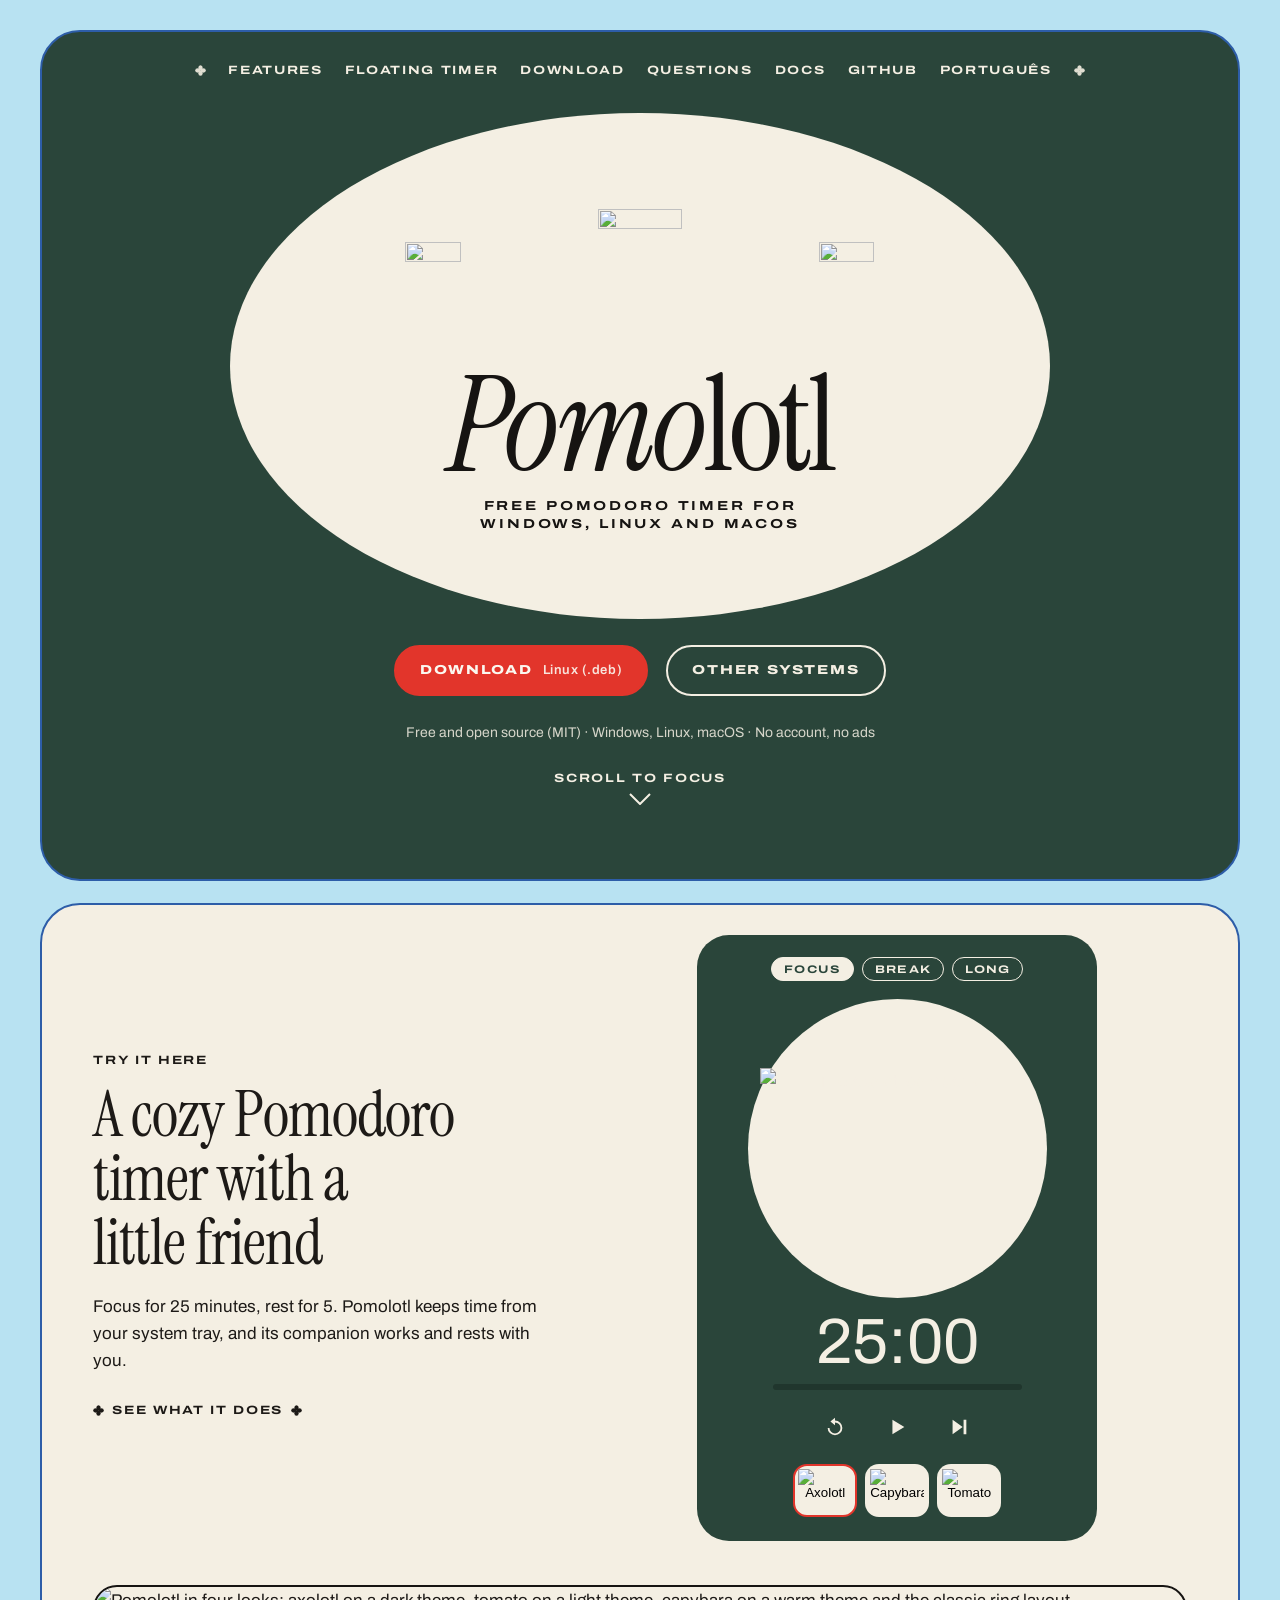
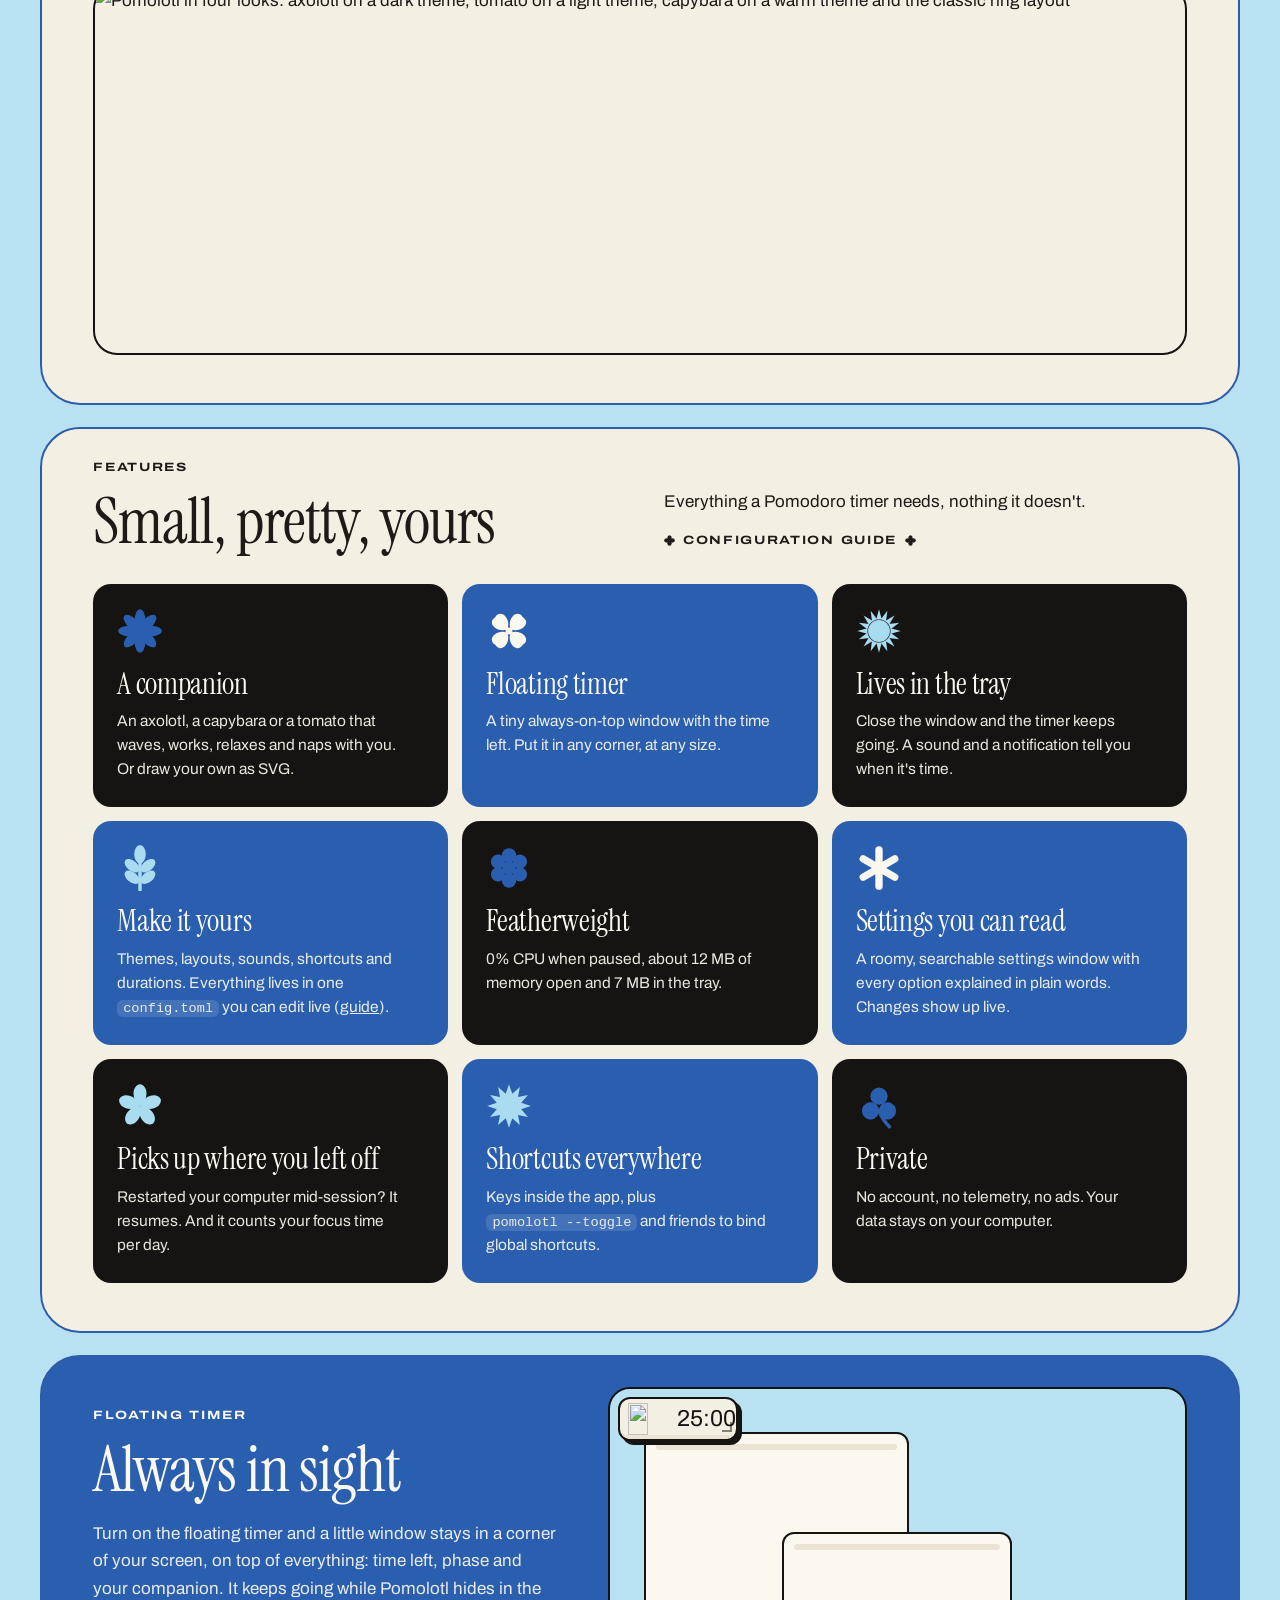
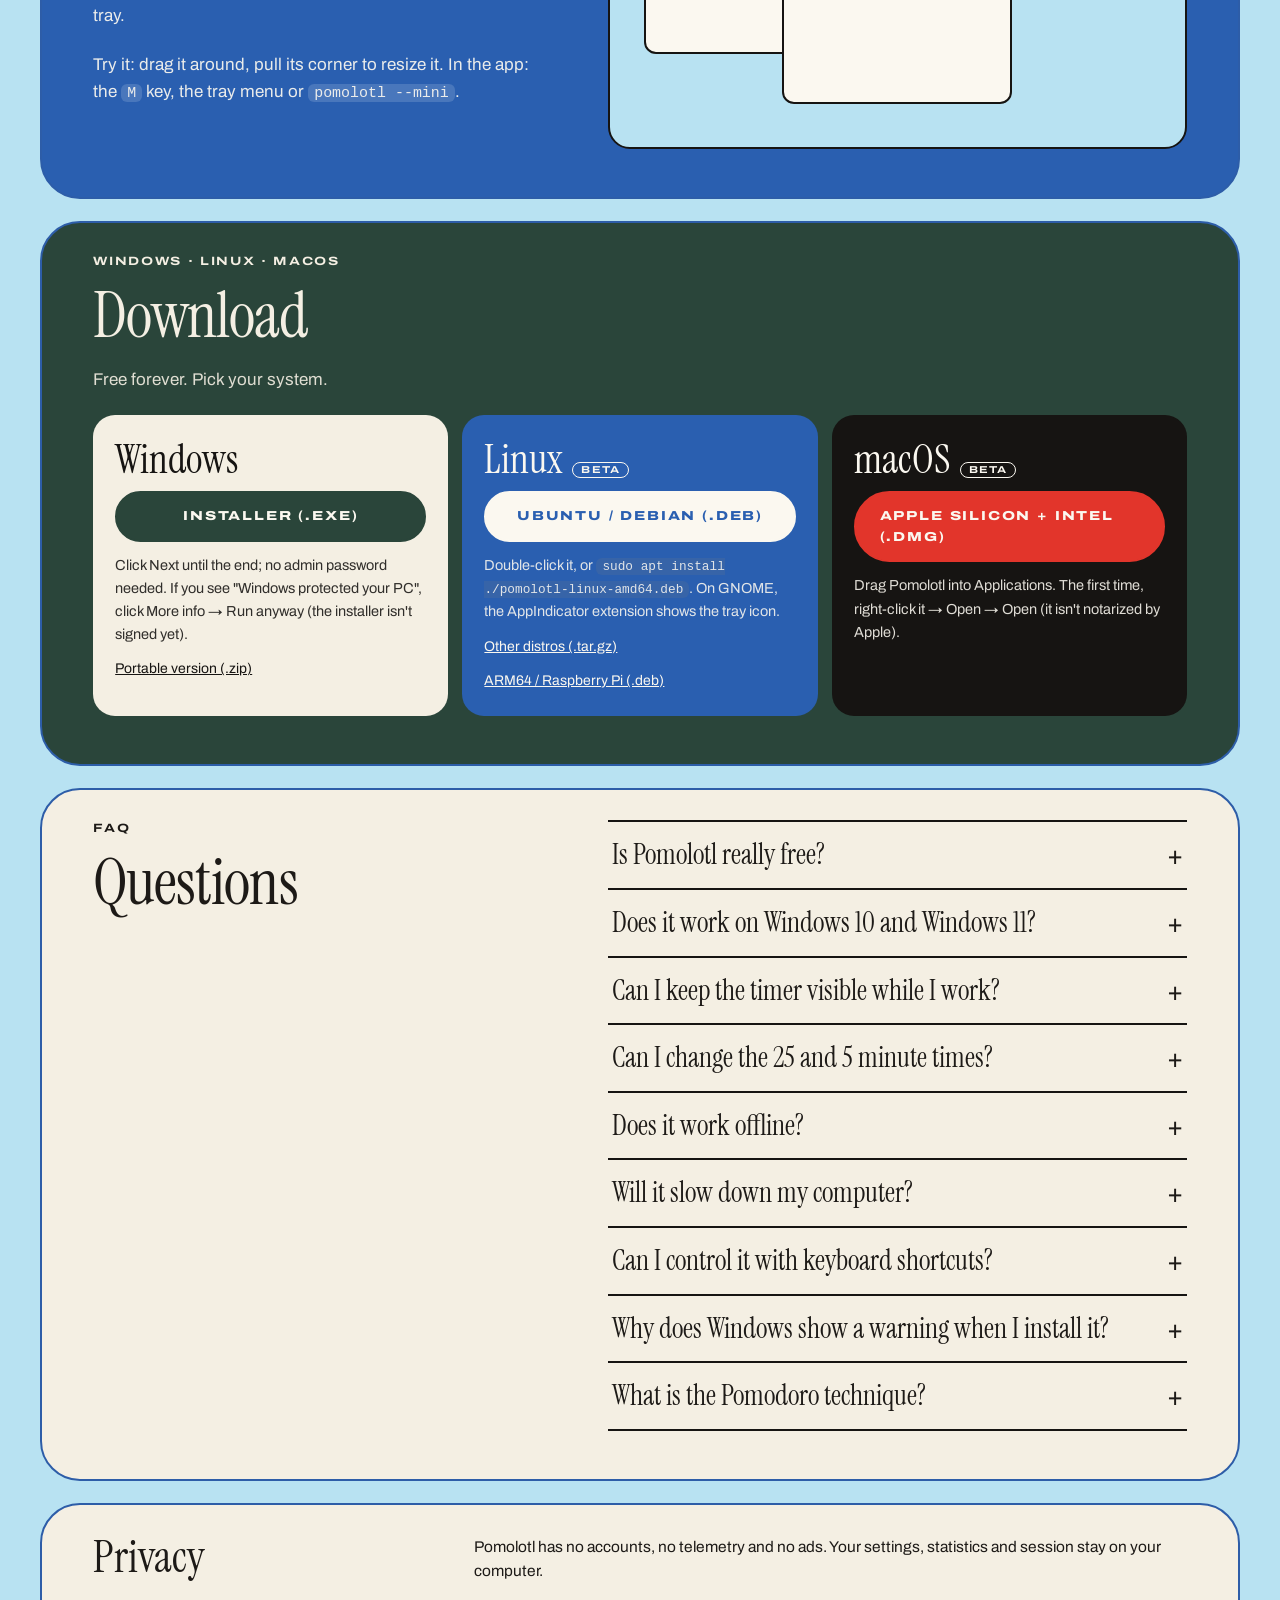
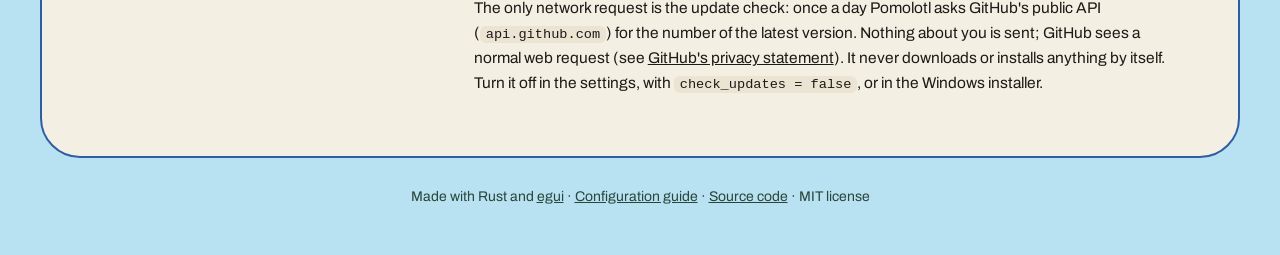
==== commit 974ab32d: "Website: roomier, left-aligned feature tiles with serif titles Co-Authored-By: Claude Opus 5.5 <nore" ====
--- a/site/index.html
+++ b/site/index.html
@@ -141,17 +141,20 @@
 .shot { width: 100%; height: auto; display: block; border-radius: 24px; margin-top: 44px; border: 2px solid var(--ink); }
 
 /* feature tiles, a vendor-board grid */
-.tiles { display: grid; grid-template-columns: repeat(3, minmax(0, 1fr)); gap: 12px; }
-.tile { border-radius: 14px; padding: 18px 14px 16px; display: flex; flex-direction: column; align-items: center; text-align: center; gap: 8px; }
+.features-head { display: grid; grid-template-columns: minmax(0, 1fr) minmax(0, 1fr); gap: 12px 48px; align-items: end; margin-bottom: 30px; }
+.features-head h2.display { margin: 0; }
+.features-head .lead { margin-bottom: 12px; }
+.tiles { display: grid; grid-template-columns: repeat(3, minmax(0, 1fr)); gap: 14px; }
+.tile { border-radius: 18px; padding: 24px 24px 26px; display: flex; flex-direction: column; align-items: flex-start; gap: 10px; }
 .tile.ink { background: var(--ink); color: var(--paper); --glyph: var(--cobalt); --eye: var(--ink); }
 .tile.cobalt { background: var(--cobalt); color: var(--paper); --glyph: var(--ice); --eye: var(--cobalt); }
 .tile:nth-child(4n+2) { --glyph: var(--paper); }
 .tile:nth-child(4n+3).ink { --glyph: var(--ice); }
-.glyph { width: 56px; height: 56px; color: var(--glyph); fill: currentColor; flex: none; }
+.glyph { width: 46px; height: 46px; color: var(--glyph); fill: currentColor; flex: none; margin-bottom: 4px; }
 .glyph .eye { fill: var(--eye); }
-.tile h3 { margin: 4px 0 0; font-size: 11.5px; }
-.tile p { margin: 0; font-size: 13.5px; line-height: 1.45; opacity: .82; }
-.tile code { background: rgba(255,255,255,.14); color: inherit; }
+.tile h3 { margin: 0; font-family: var(--serif); font-weight: 400; font-size: 30px; line-height: 1.05; letter-spacing: -0.01em; }
+.tile p { margin: 0; font-size: 15.5px; line-height: 1.55; opacity: .92; max-width: 32ch; }
+.tile code { background: rgba(255,255,255,.14); color: inherit; white-space: nowrap; }
 .tile a { color: inherit; }
 
 /* floating timer: a pretend desktop with a draggable, resizable mini window */
@@ -213,12 +216,14 @@
 .privacy p { margin: 0 0 12px; font-size: 15.5px; }
 
 @media (max-width: 900px) {
+  .features-head { grid-template-columns: 1fr; }
+  .tiles { grid-template-columns: repeat(2, minmax(0, 1fr)); }
   .split, .privacy { grid-template-columns: 1fr; }
   .downloads { grid-template-columns: 1fr; }
   .panel { border-radius: 28px; }
 }
 @media (max-width: 520px) {
-  .tiles { grid-template-columns: repeat(2, minmax(0, 1fr)); }
+  .tiles { grid-template-columns: 1fr; }
   .nav { gap: 6px 14px; }
   .nav .hide-sm { display: none; }
   .time { font-size: 52px; }
@@ -322,57 +327,61 @@
 
 <section class="panel cream" id="features">
   <div class="panel-in">
-    <div class="split">
+    <div class="features-head">
       <div>
         <p class="caps eyebrow" data-i18n="features_label">Features</p>
         <h2 class="display" data-i18n="features_h">Small, pretty, yours</h2>
+      </div>
+      <div>
         <p class="lead" data-i18n="features_sub">Everything a Pomodoro timer needs, nothing it doesn't.</p>
         <a class="text-link caps" href="docs.html"><span class="orn" aria-hidden="true"></span><span data-i18n="guide_link">Configuration guide</span><span class="orn" aria-hidden="true"></span></a>
       </div>
+    </div>
+    <div>
       <div class="tiles">
         <article class="tile ink">
           <svg class="glyph" aria-hidden="true"><use href="#g-petals8"/></svg>
-          <h3 class="caps" data-i18n="f1_h">A companion</h3>
+          <h3 data-i18n="f1_h">A companion</h3>
           <p data-i18n="f1">An axolotl, a capybara or a tomato that waves, works, relaxes and naps with you. Or draw your own as SVG.</p>
         </article>
         <article class="tile cobalt">
           <svg class="glyph" aria-hidden="true"><use href="#g-quatre"/></svg>
-          <h3 class="caps" data-i18n="f7_h">Floating timer</h3>
+          <h3 data-i18n="f7_h">Floating timer</h3>
           <p data-i18n="f7">A tiny always-on-top window with the time left. Put it in any corner, at any size.</p>
         </article>
         <article class="tile ink">
           <svg class="glyph" aria-hidden="true"><use href="#g-sun"/></svg>
-          <h3 class="caps" data-i18n="f2_h">Lives in the tray</h3>
+          <h3 data-i18n="f2_h">Lives in the tray</h3>
           <p data-i18n="f2">Close the window and the timer keeps going. A sound and a notification tell you when it's time.</p>
         </article>
         <article class="tile cobalt">
           <svg class="glyph" aria-hidden="true"><use href="#g-sprig"/></svg>
-          <h3 class="caps" data-i18n="f3_h">Make it yours</h3>
+          <h3 data-i18n="f3_h">Make it yours</h3>
           <p data-i18n-html="f3">Themes, layouts, sounds, shortcuts and durations. Everything lives in one <code>config.toml</code> you can edit live (<a href="docs.html">guide</a>).</p>
         </article>
         <article class="tile ink">
           <svg class="glyph" aria-hidden="true"><use href="#g-daisy"/></svg>
-          <h3 class="caps" data-i18n="f4_h">Featherweight</h3>
+          <h3 data-i18n="f4_h">Featherweight</h3>
           <p data-i18n="f4">0% CPU when paused, about 12 MB of memory open and 7 MB in the tray.</p>
         </article>
         <article class="tile cobalt">
           <svg class="glyph" aria-hidden="true"><use href="#g-asterisk"/></svg>
-          <h3 class="caps" data-i18n="f8_h">Settings you can read</h3>
+          <h3 data-i18n="f8_h">Settings you can read</h3>
           <p data-i18n="f8">A roomy, searchable settings window with every option explained in plain words. Changes show up live.</p>
         </article>
         <article class="tile ink">
           <svg class="glyph" aria-hidden="true"><use href="#g-blossom"/></svg>
-          <h3 class="caps" data-i18n="f5_h">Picks up where you left off</h3>
+          <h3 data-i18n="f5_h">Picks up where you left off</h3>
           <p data-i18n="f5">Restarted your computer mid-session? It resumes. And it counts your focus time per day.</p>
         </article>
         <article class="tile cobalt">
           <svg class="glyph" aria-hidden="true"><use href="#g-burst"/></svg>
-          <h3 class="caps" data-i18n="f9_h">Shortcuts everywhere</h3>
+          <h3 data-i18n="f9_h">Shortcuts everywhere</h3>
           <p data-i18n-html="f9">Keys inside the app, plus <code>pomolotl --toggle</code> and friends to bind global shortcuts.</p>
         </article>
         <article class="tile ink">
           <svg class="glyph" aria-hidden="true"><use href="#g-clover"/></svg>
-          <h3 class="caps" data-i18n="f6_h">Private</h3>
+          <h3 data-i18n="f6_h">Private</h3>
           <p data-i18n="f6">No account, no telemetry, no ads. Your data stays on your computer.</p>
         </article>
       </div>
